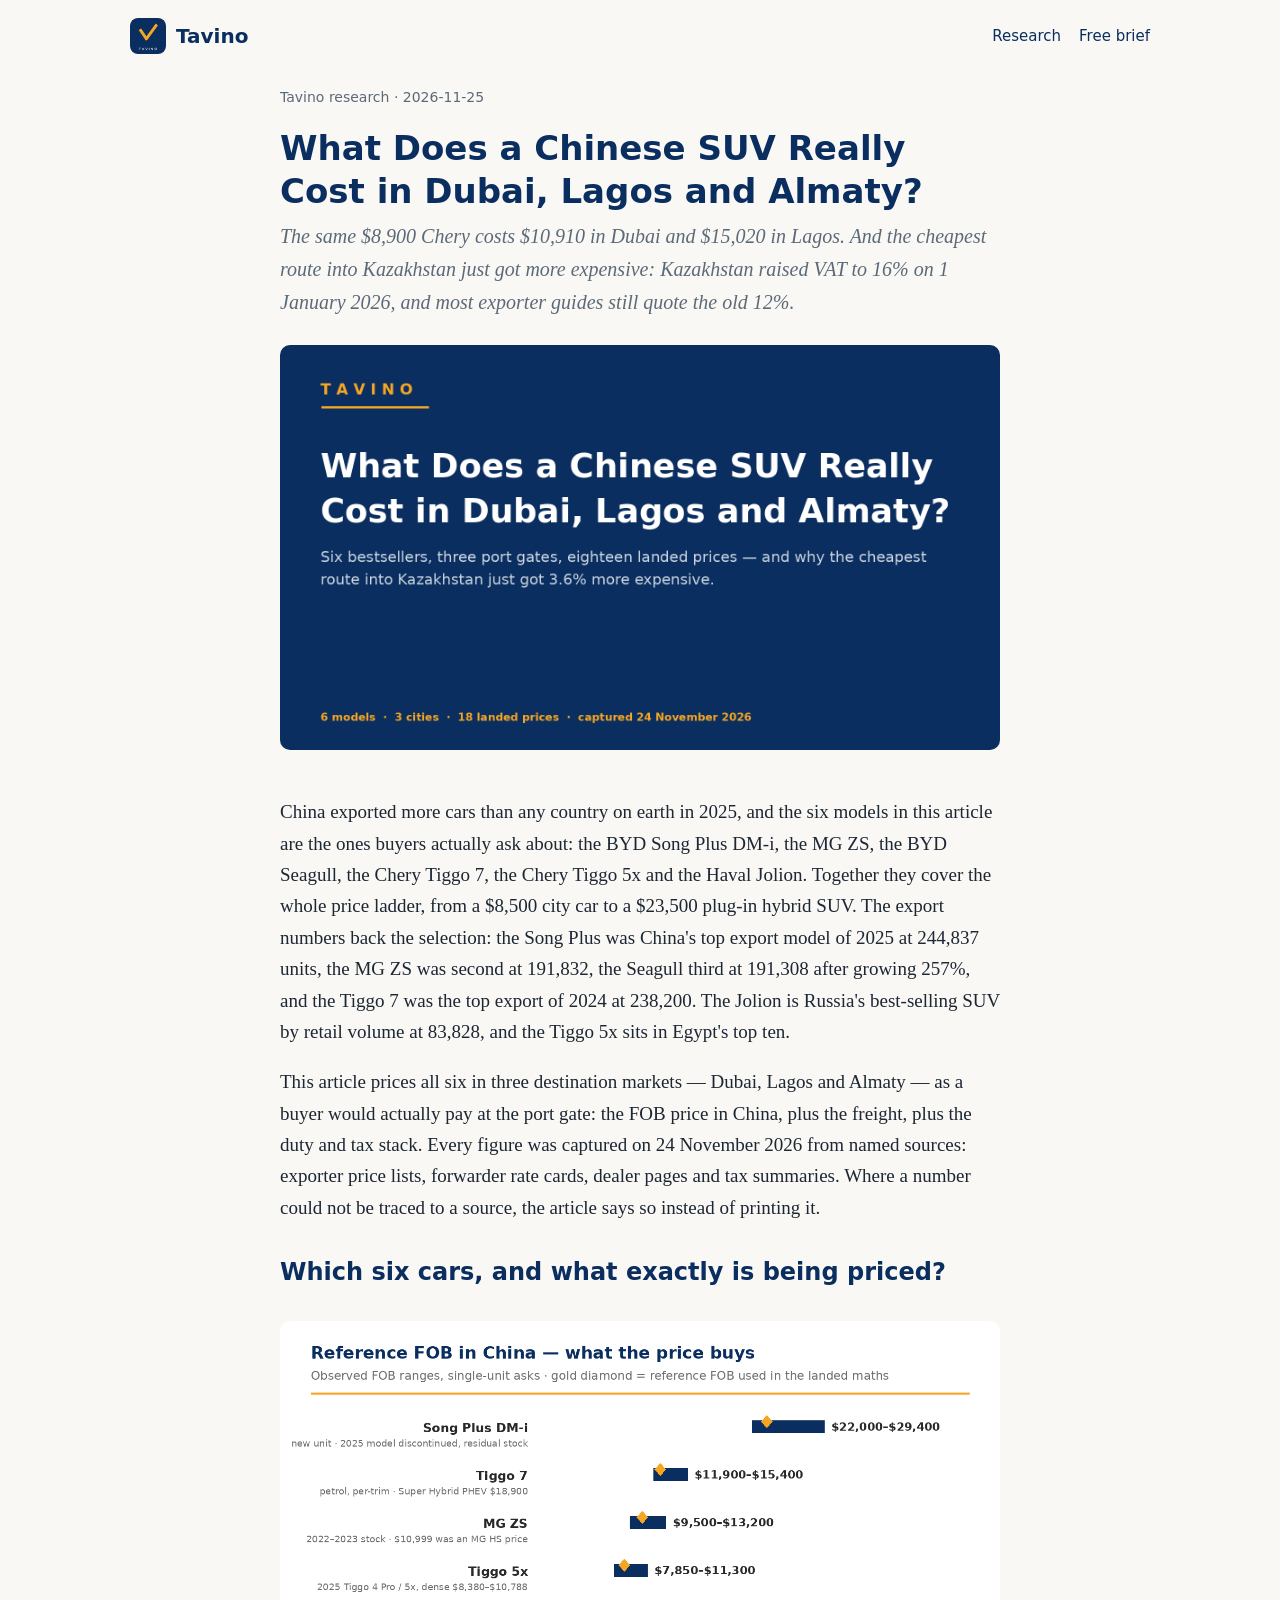
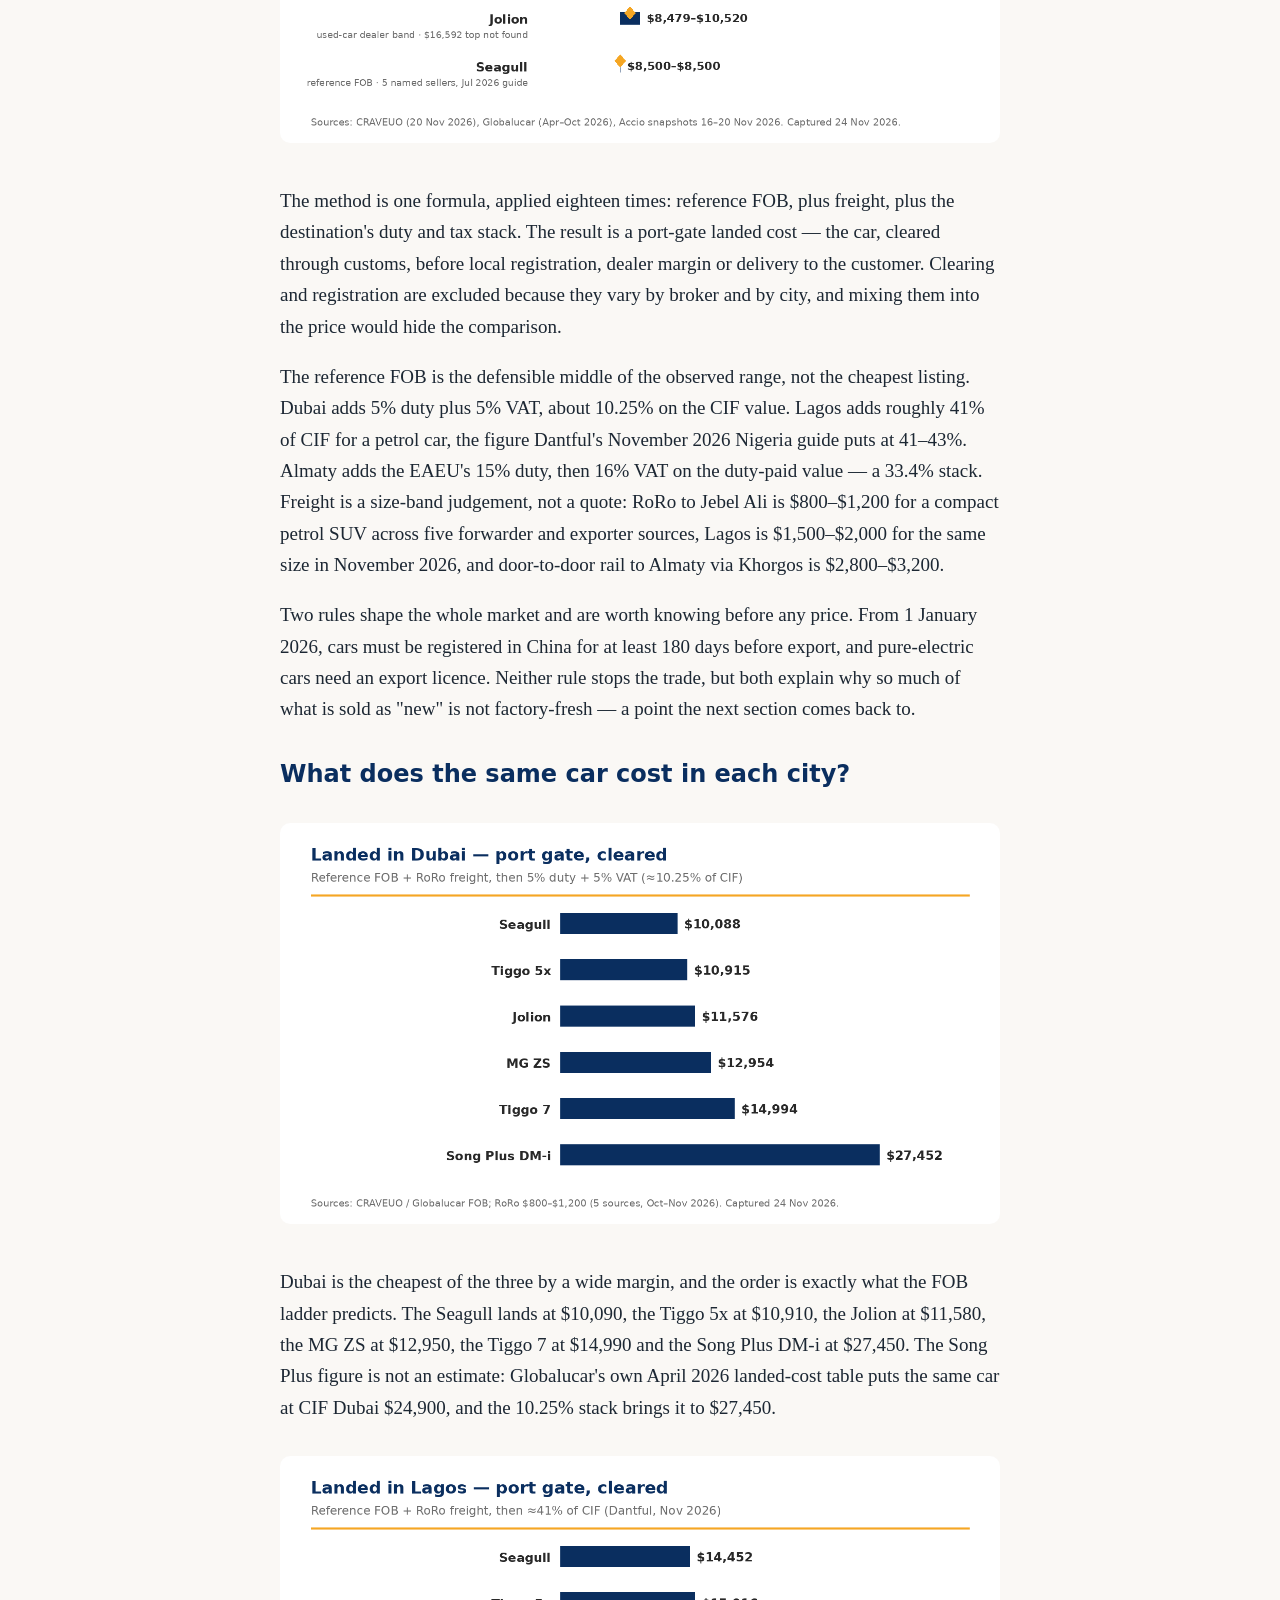
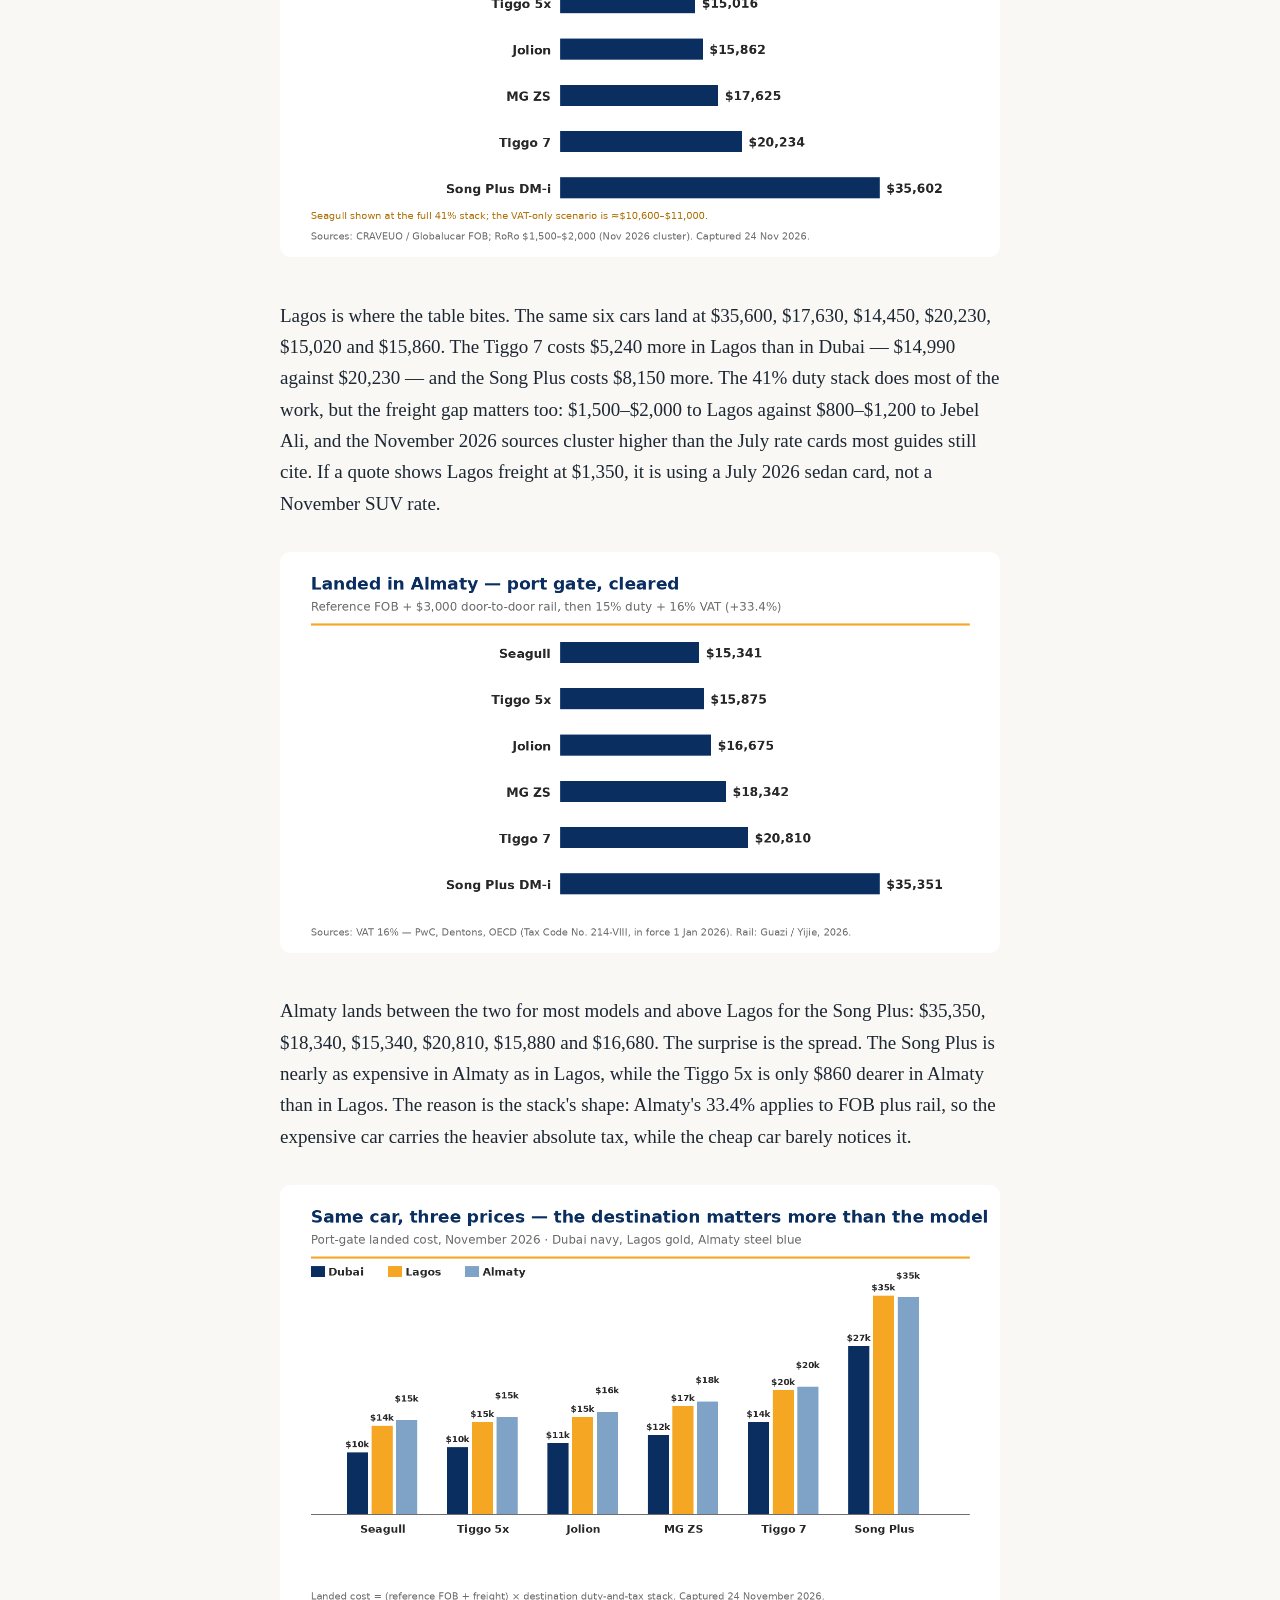
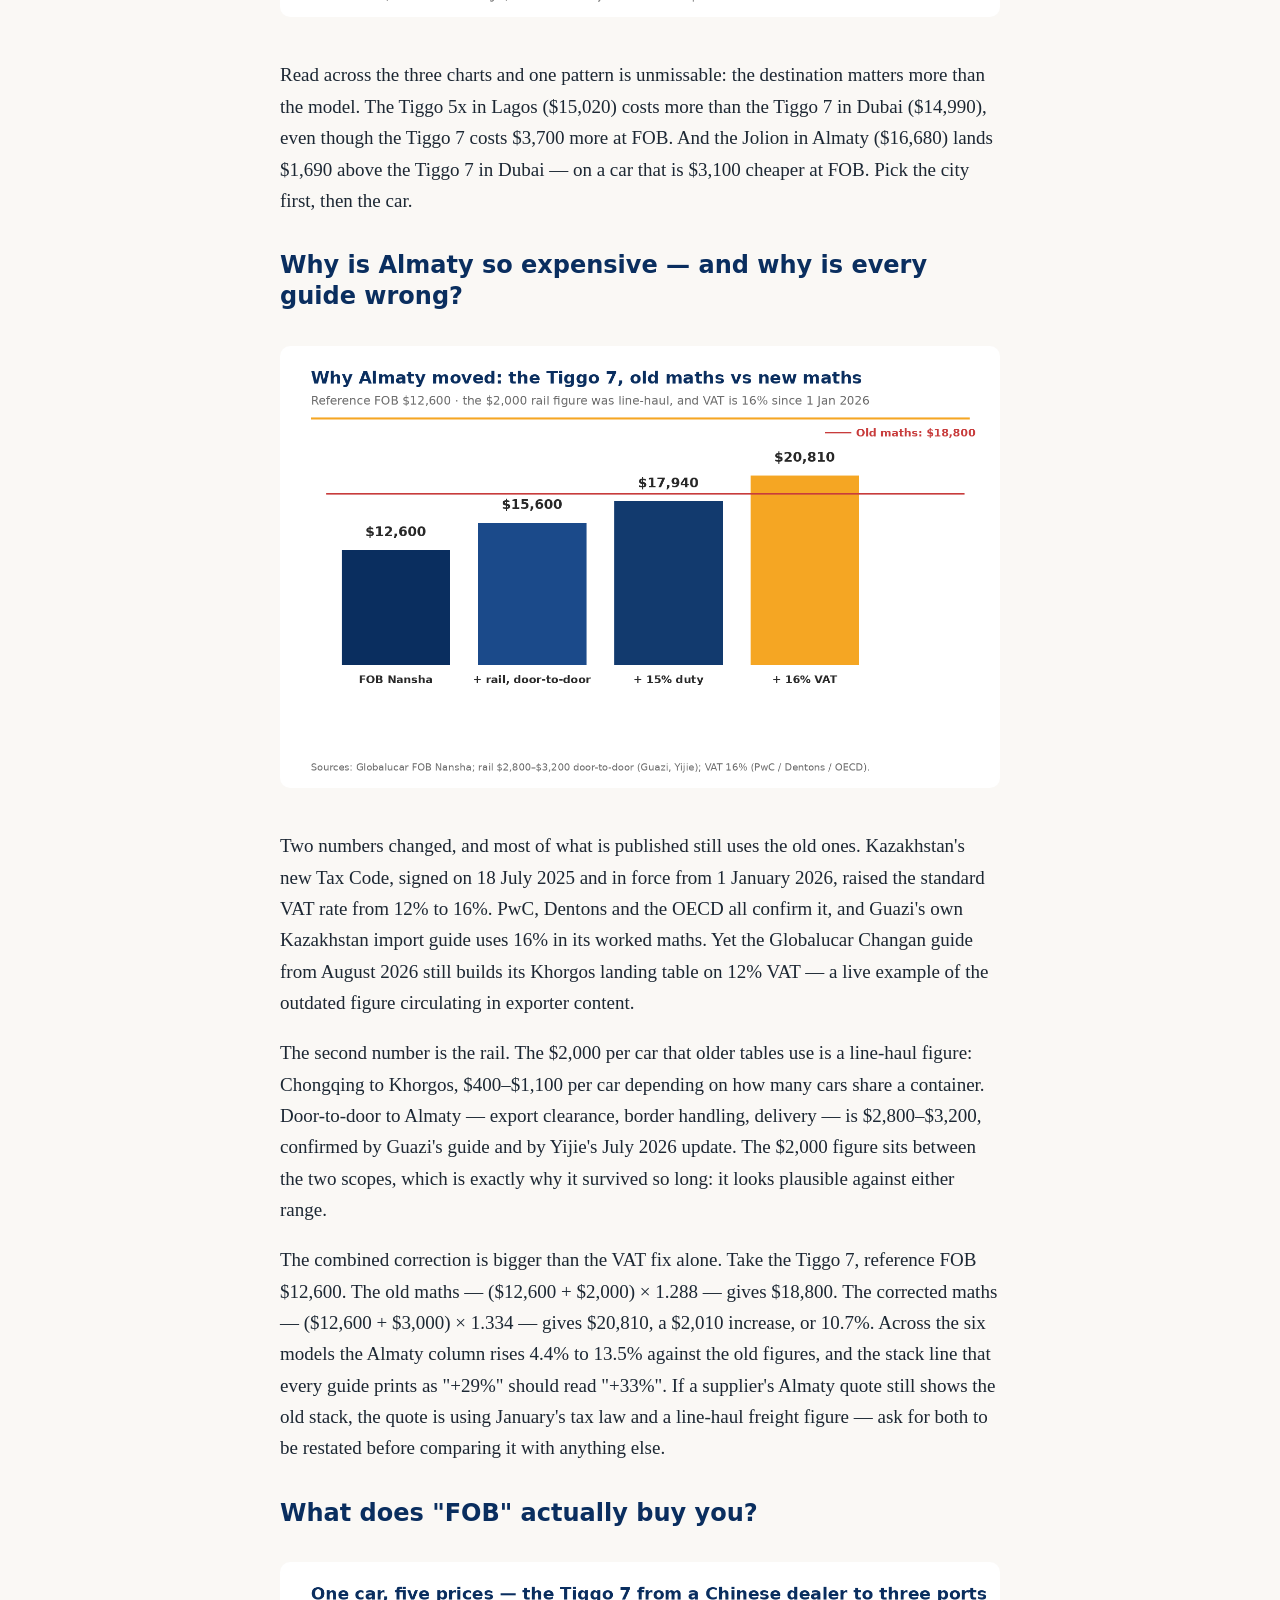
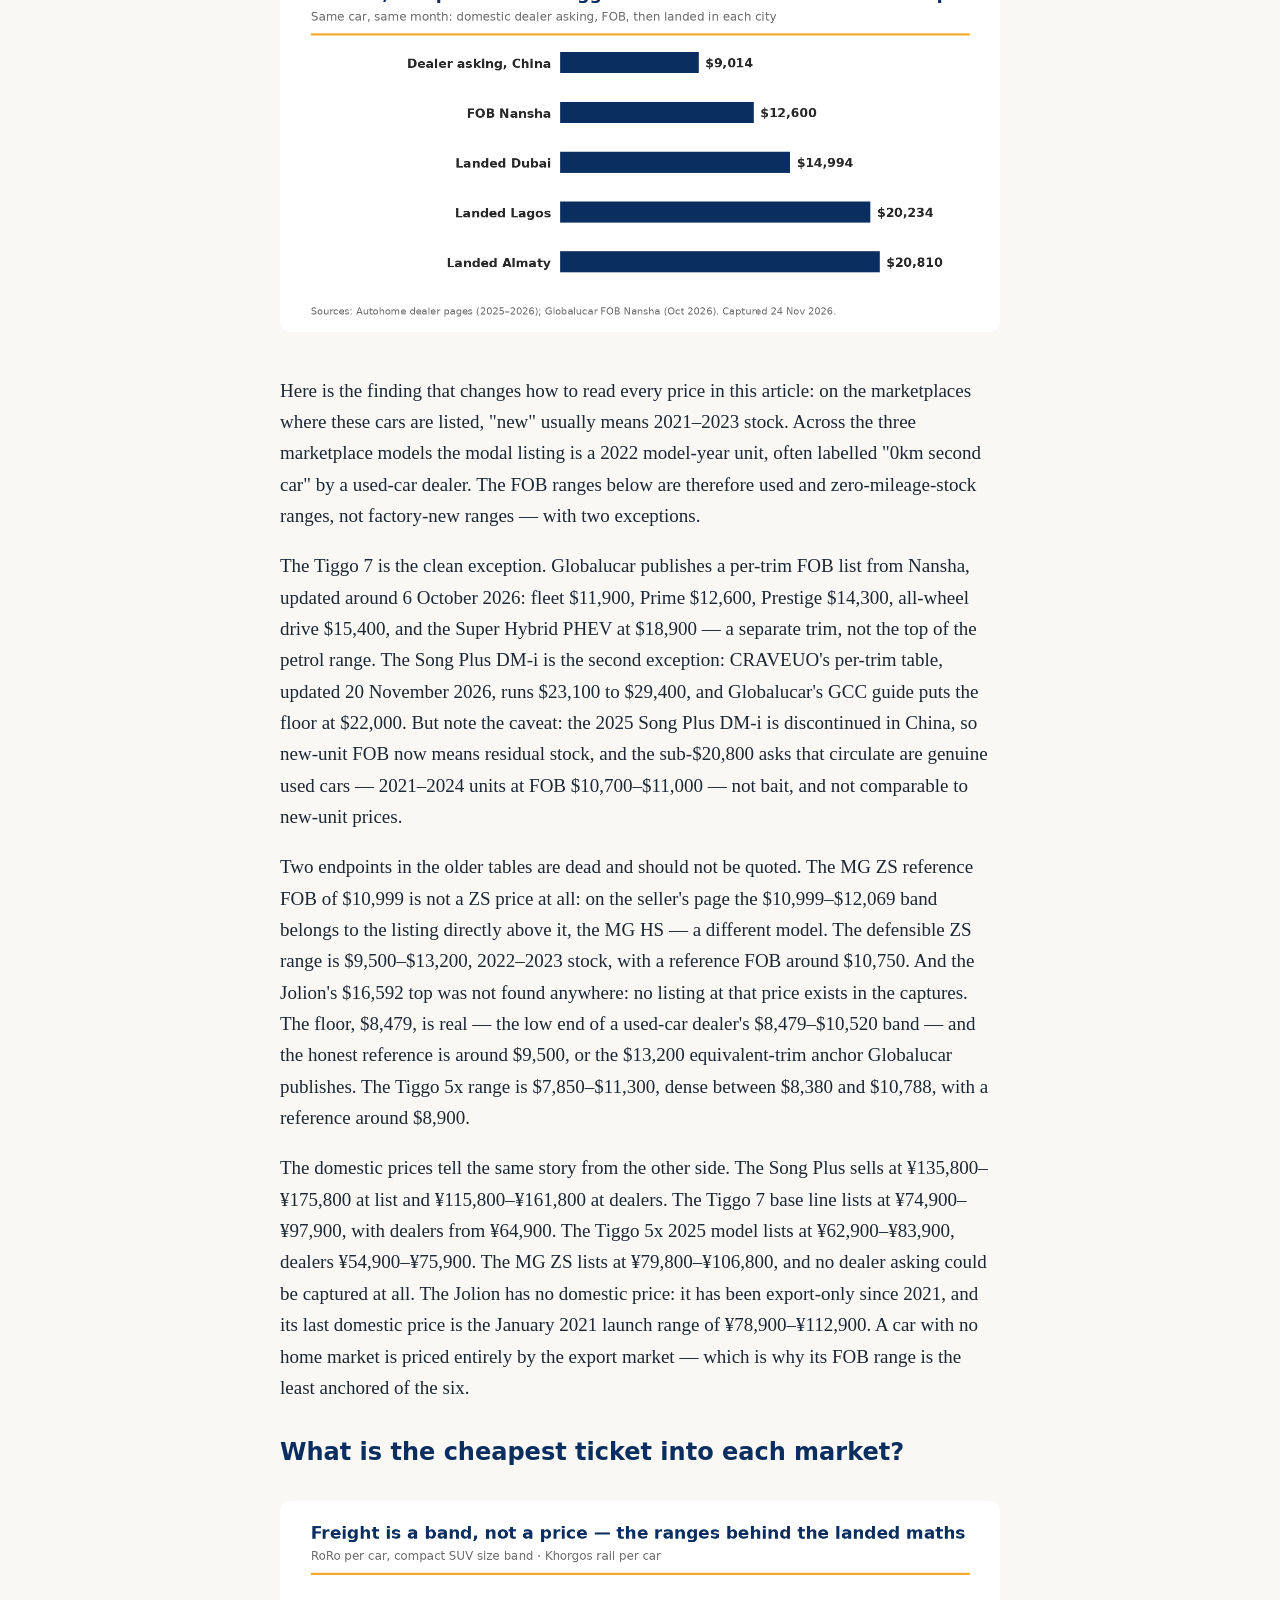
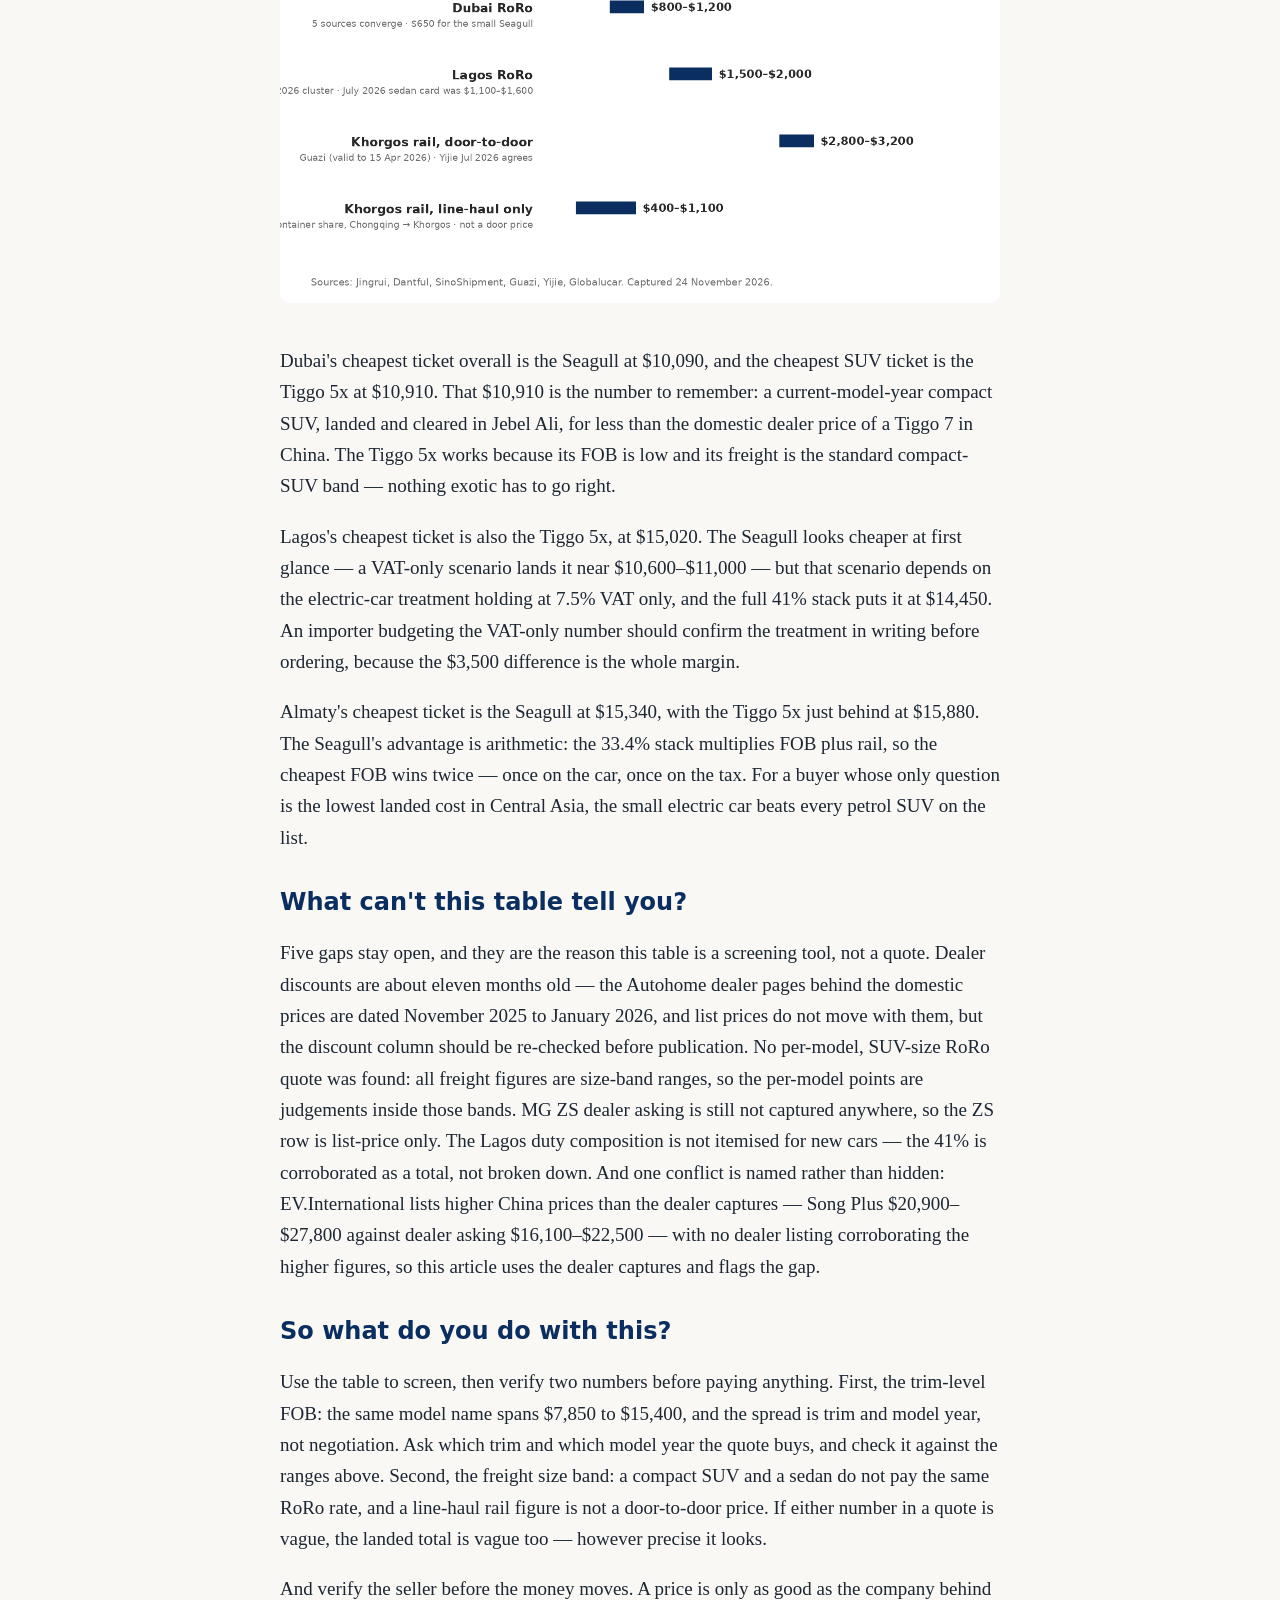
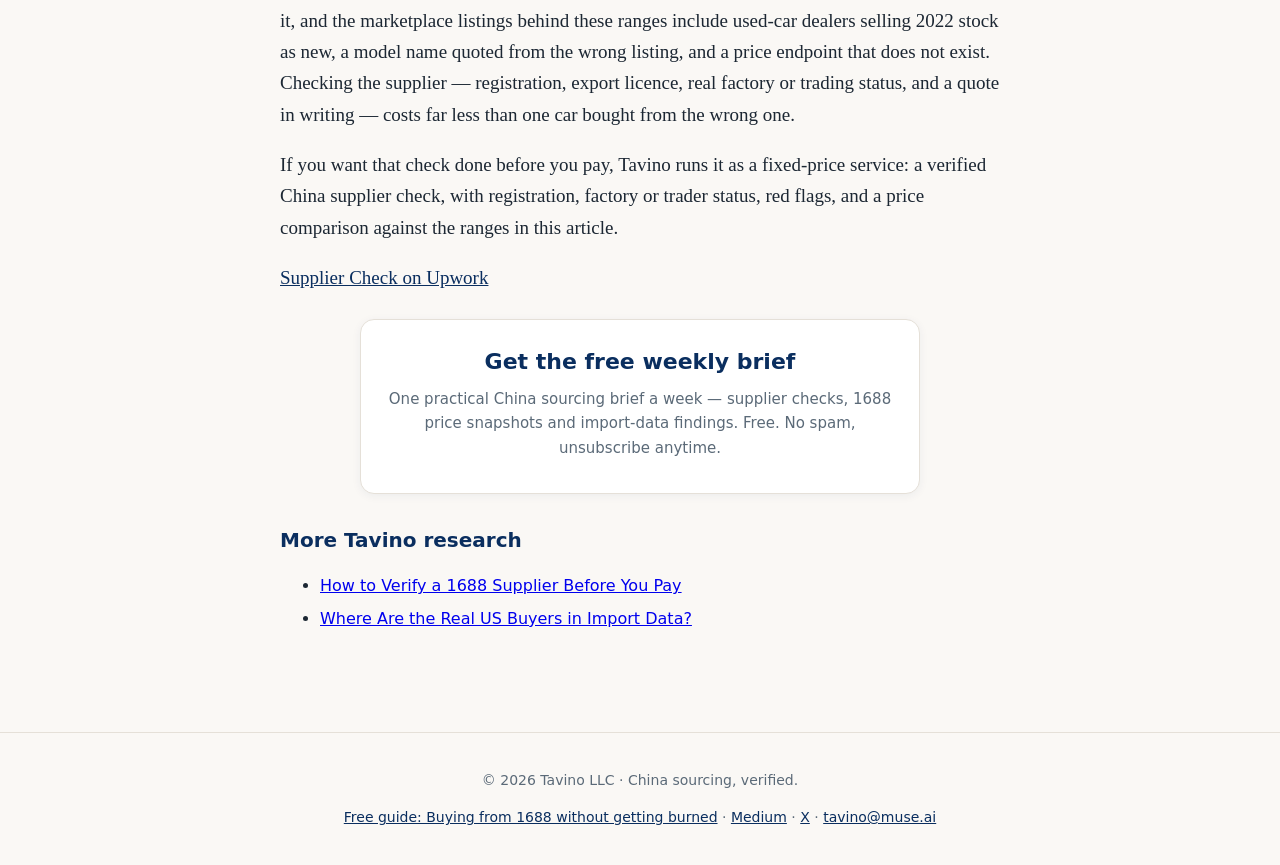
==== chinese-suv-landed-cost/index.html @ 70598736 "Tavino site v1: homepage + 3 research articles, Beehiiv capture, SEO basics" ====
<!DOCTYPE html>
<html lang="en">
<head>
<meta charset="utf-8">
<meta name="viewport" content="width=device-width, initial-scale=1">
<title>What Does a Chinese SUV Really Cost in Dubai, Lagos and Almaty? — Tavino</title>
<meta name="description" content="The same $8,900 Chery costs $10,910 landed in Dubai and $15,020 in Lagos. Six best-selling Chinese export models priced across three markets: FOB plus freight plus the full duty and tax stack.">
<link rel="canonical" href="https://sikekidu.github.io/tavino/chinese-suv-landed-cost/">
<meta property="og:type" content="article">
<meta property="og:title" content="What Does a Chinese SUV Really Cost in Dubai, Lagos and Almaty? — Tavino">
<meta property="og:description" content="The same $8,900 Chery costs $10,910 landed in Dubai and $15,020 in Lagos. Six best-selling Chinese export models priced across three markets: FOB plus freight plus the full duty and tax stack.">
<meta property="og:url" content="https://sikekidu.github.io/tavino/chinese-suv-landed-cost/">
<meta property="og:image" content="https://sikekidu.github.io/tavino/assets/img/a3/cover.png">
<meta name="twitter:card" content="summary_large_image">
<link rel="icon" href="https://sikekidu.github.io/tavino/assets/brand/favicon.ico">
<link rel="stylesheet" href="https://sikekidu.github.io/tavino/style.css">
<script type="application/ld+json">{"@context": "https://schema.org", "@type": "Article", "headline": "What Does a Chinese SUV Really Cost in Dubai, Lagos and Almaty?", "description": "The same $8,900 Chery costs $10,910 landed in Dubai and $15,020 in Lagos. Six best-selling Chinese export models priced across three markets: FOB plus freight plus the full duty and tax stack.", "image": "https://sikekidu.github.io/tavino/assets/img/a3/cover.png", "datePublished": "2026-11-25", "author": {"@type": "Organization", "name": "Tavino LLC", "url": "https://sikekidu.github.io/tavino/"}}</script>
</head>
<body>
<header class="site-header">
<a class="brand" href="https://sikekidu.github.io/tavino/"><img src="https://sikekidu.github.io/tavino/assets/brand/avatar.png" alt="Tavino logo" width="36" height="36"><span>Tavino</span></a>
<nav><a href="https://sikekidu.github.io/tavino/#research">Research</a><a href="https://sikekidu.github.io/tavino/#subscribe">Free brief</a></nav>
</header>
<main>
<article>
<p class="meta">Tavino research · 2026-11-25</p>
<h1>What Does a Chinese SUV Really Cost in Dubai, Lagos and Almaty?</h1>
<p class="lede">The same $8,900 Chery costs $10,910 in Dubai and $15,020 in Lagos. And the cheapest route into Kazakhstan just got more expensive: Kazakhstan raised VAT to 16% on 1 January 2026, and most exporter guides still quote the old 12%.</p>
<img class="cover" src="https://sikekidu.github.io/tavino/assets/img/a3/cover.png" alt="What Does a Chinese SUV Really Cost in Dubai, Lagos and Almaty? — cover image">
<p>China exported more cars than any country on earth in 2025, and the six models in this article are the ones buyers actually ask about: the BYD Song Plus DM-i, the MG ZS, the BYD Seagull, the Chery Tiggo 7, the Chery Tiggo 5x and the Haval Jolion. Together they cover the whole price ladder, from a $8,500 city car to a $23,500 plug-in hybrid SUV. The export numbers back the selection: the Song Plus was China's top export model of 2025 at 244,837 units, the MG ZS was second at 191,832, the Seagull third at 191,308 after growing 257%, and the Tiggo 7 was the top export of 2024 at 238,200. The Jolion is Russia's best-selling SUV by retail volume at 83,828, and the Tiggo 5x sits in Egypt's top ten.</p>
<p>This article prices all six in three destination markets — Dubai, Lagos and Almaty — as a buyer would actually pay at the port gate: the FOB price in China, plus the freight, plus the duty and tax stack. Every figure was captured on 24 November 2026 from named sources: exporter price lists, forwarder rate cards, dealer pages and tax summaries. Where a number could not be traced to a source, the article says so instead of printing it.</p>
<h2>Which six cars, and what exactly is being priced?</h2>
<p><img src="https://sikekidu.github.io/tavino/assets/img/a3/chart-fob.png" alt="Reference FOB prices in China for the six best-selling export models" loading="lazy"></p>
<p>The method is one formula, applied eighteen times: reference FOB, plus freight, plus the destination's duty and tax stack. The result is a port-gate landed cost — the car, cleared through customs, before local registration, dealer margin or delivery to the customer. Clearing and registration are excluded because they vary by broker and by city, and mixing them into the price would hide the comparison.</p>
<p>The reference FOB is the defensible middle of the observed range, not the cheapest listing. Dubai adds 5% duty plus 5% VAT, about 10.25% on the CIF value. Lagos adds roughly 41% of CIF for a petrol car, the figure Dantful's November 2026 Nigeria guide puts at 41–43%. Almaty adds the EAEU's 15% duty, then 16% VAT on the duty-paid value — a 33.4% stack. Freight is a size-band judgement, not a quote: RoRo to Jebel Ali is $800–$1,200 for a compact petrol SUV across five forwarder and exporter sources, Lagos is $1,500–$2,000 for the same size in November 2026, and door-to-door rail to Almaty via Khorgos is $2,800–$3,200.</p>
<p>Two rules shape the whole market and are worth knowing before any price. From 1 January 2026, cars must be registered in China for at least 180 days before export, and pure-electric cars need an export licence. Neither rule stops the trade, but both explain why so much of what is sold as "new" is not factory-fresh — a point the next section comes back to.</p>
<h2>What does the same car cost in each city?</h2>
<p><img src="https://sikekidu.github.io/tavino/assets/img/a3/chart-dubai.png" alt="Landed cost build-up in Dubai: FOB plus freight plus 5% duty and 5% VAT" loading="lazy"></p>
<p>Dubai is the cheapest of the three by a wide margin, and the order is exactly what the FOB ladder predicts. The Seagull lands at $10,090, the Tiggo 5x at $10,910, the Jolion at $11,580, the MG ZS at $12,950, the Tiggo 7 at $14,990 and the Song Plus DM-i at $27,450. The Song Plus figure is not an estimate: Globalucar's own April 2026 landed-cost table puts the same car at CIF Dubai $24,900, and the 10.25% stack brings it to $27,450.</p>
<p><img src="https://sikekidu.github.io/tavino/assets/img/a3/chart-lagos.png" alt="Landed cost build-up in Lagos: FOB plus freight plus roughly 41% in duties and taxes" loading="lazy"></p>
<p>Lagos is where the table bites. The same six cars land at $35,600, $17,630, $14,450, $20,230, $15,020 and $15,860. The Tiggo 7 costs $5,240 more in Lagos than in Dubai — $14,990 against $20,230 — and the Song Plus costs $8,150 more. The 41% duty stack does most of the work, but the freight gap matters too: $1,500–$2,000 to Lagos against $800–$1,200 to Jebel Ali, and the November 2026 sources cluster higher than the July rate cards most guides still cite. If a quote shows Lagos freight at $1,350, it is using a July 2026 sedan card, not a November SUV rate.</p>
<p><img src="https://sikekidu.github.io/tavino/assets/img/a3/chart-almaty.png" alt="Landed cost build-up in Almaty: FOB plus rail freight plus 15% EAEU duty and 16% VAT" loading="lazy"></p>
<p>Almaty lands between the two for most models and above Lagos for the Song Plus: $35,350, $18,340, $15,340, $20,810, $15,880 and $16,680. The surprise is the spread. The Song Plus is nearly as expensive in Almaty as in Lagos, while the Tiggo 5x is only $860 dearer in Almaty than in Lagos. The reason is the stack's shape: Almaty's 33.4% applies to FOB plus rail, so the expensive car carries the heavier absolute tax, while the cheap car barely notices it.</p>
<p><img src="https://sikekidu.github.io/tavino/assets/img/a3/chart-three-cities.png" alt="Port-gate landed cost of the six models in Dubai, Lagos and Almaty, compared" loading="lazy"></p>
<p>Read across the three charts and one pattern is unmissable: the destination matters more than the model. The Tiggo 5x in Lagos ($15,020) costs more than the Tiggo 7 in Dubai ($14,990), even though the Tiggo 7 costs $3,700 more at FOB. And the Jolion in Almaty ($16,680) lands $1,690 above the Tiggo 7 in Dubai — on a car that is $3,100 cheaper at FOB. Pick the city first, then the car.</p>
<h2>Why is Almaty so expensive — and why is every guide wrong?</h2>
<p><img src="https://sikekidu.github.io/tavino/assets/img/a3/chart-almaty-stack.png" alt="Almaty&#x27;s duty and tax stack — 15% duty, then 16% VAT on the duty-paid value" loading="lazy"></p>
<p>Two numbers changed, and most of what is published still uses the old ones. Kazakhstan's new Tax Code, signed on 18 July 2025 and in force from 1 January 2026, raised the standard VAT rate from 12% to 16%. PwC, Dentons and the OECD all confirm it, and Guazi's own Kazakhstan import guide uses 16% in its worked maths. Yet the Globalucar Changan guide from August 2026 still builds its Khorgos landing table on 12% VAT — a live example of the outdated figure circulating in exporter content.</p>
<p>The second number is the rail. The $2,000 per car that older tables use is a line-haul figure: Chongqing to Khorgos, $400–$1,100 per car depending on how many cars share a container. Door-to-door to Almaty — export clearance, border handling, delivery — is $2,800–$3,200, confirmed by Guazi's guide and by Yijie's July 2026 update. The $2,000 figure sits between the two scopes, which is exactly why it survived so long: it looks plausible against either range.</p>
<p>The combined correction is bigger than the VAT fix alone. Take the Tiggo 7, reference FOB $12,600. The old maths — ($12,600 + $2,000) × 1.288 — gives $18,800. The corrected maths — ($12,600 + $3,000) × 1.334 — gives $20,810, a $2,010 increase, or 10.7%. Across the six models the Almaty column rises 4.4% to 13.5% against the old figures, and the stack line that every guide prints as "+29%" should read "+33%". If a supplier's Almaty quote still shows the old stack, the quote is using January's tax law and a line-haul freight figure — ask for both to be restated before comparing it with anything else.</p>
<h2>What does "FOB" actually buy you?</h2>
<p><img src="https://sikekidu.github.io/tavino/assets/img/a3/chart-domestic-vs-fob.png" alt="Domestic China prices vs exporter FOB quotes for the six models" loading="lazy"></p>
<p>Here is the finding that changes how to read every price in this article: on the marketplaces where these cars are listed, "new" usually means 2021–2023 stock. Across the three marketplace models the modal listing is a 2022 model-year unit, often labelled "0km second car" by a used-car dealer. The FOB ranges below are therefore used and zero-mileage-stock ranges, not factory-new ranges — with two exceptions.</p>
<p>The Tiggo 7 is the clean exception. Globalucar publishes a per-trim FOB list from Nansha, updated around 6 October 2026: fleet $11,900, Prime $12,600, Prestige $14,300, all-wheel drive $15,400, and the Super Hybrid PHEV at $18,900 — a separate trim, not the top of the petrol range. The Song Plus DM-i is the second exception: CRAVEUO's per-trim table, updated 20 November 2026, runs $23,100 to $29,400, and Globalucar's GCC guide puts the floor at $22,000. But note the caveat: the 2025 Song Plus DM-i is discontinued in China, so new-unit FOB now means residual stock, and the sub-$20,800 asks that circulate are genuine used cars — 2021–2024 units at FOB $10,700–$11,000 — not bait, and not comparable to new-unit prices.</p>
<p>Two endpoints in the older tables are dead and should not be quoted. The MG ZS reference FOB of $10,999 is not a ZS price at all: on the seller's page the $10,999–$12,069 band belongs to the listing directly above it, the MG HS — a different model. The defensible ZS range is $9,500–$13,200, 2022–2023 stock, with a reference FOB around $10,750. And the Jolion's $16,592 top was not found anywhere: no listing at that price exists in the captures. The floor, $8,479, is real — the low end of a used-car dealer's $8,479–$10,520 band — and the honest reference is around $9,500, or the $13,200 equivalent-trim anchor Globalucar publishes. The Tiggo 5x range is $7,850–$11,300, dense between $8,380 and $10,788, with a reference around $8,900.</p>
<p>The domestic prices tell the same story from the other side. The Song Plus sells at ¥135,800–¥175,800 at list and ¥115,800–¥161,800 at dealers. The Tiggo 7 base line lists at ¥74,900–¥97,900, with dealers from ¥64,900. The Tiggo 5x 2025 model lists at ¥62,900–¥83,900, dealers ¥54,900–¥75,900. The MG ZS lists at ¥79,800–¥106,800, and no dealer asking could be captured at all. The Jolion has no domestic price: it has been export-only since 2021, and its last domestic price is the January 2021 launch range of ¥78,900–¥112,900. A car with no home market is priced entirely by the export market — which is why its FOB range is the least anchored of the six.</p>
<h2>What is the cheapest ticket into each market?</h2>
<p><img src="https://sikekidu.github.io/tavino/assets/img/a3/chart-freight.png" alt="Freight cost bands to Dubai, Lagos and Almaty by car size" loading="lazy"></p>
<p>Dubai's cheapest ticket overall is the Seagull at $10,090, and the cheapest SUV ticket is the Tiggo 5x at $10,910. That $10,910 is the number to remember: a current-model-year compact SUV, landed and cleared in Jebel Ali, for less than the domestic dealer price of a Tiggo 7 in China. The Tiggo 5x works because its FOB is low and its freight is the standard compact-SUV band — nothing exotic has to go right.</p>
<p>Lagos's cheapest ticket is also the Tiggo 5x, at $15,020. The Seagull looks cheaper at first glance — a VAT-only scenario lands it near $10,600–$11,000 — but that scenario depends on the electric-car treatment holding at 7.5% VAT only, and the full 41% stack puts it at $14,450. An importer budgeting the VAT-only number should confirm the treatment in writing before ordering, because the $3,500 difference is the whole margin.</p>
<p>Almaty's cheapest ticket is the Seagull at $15,340, with the Tiggo 5x just behind at $15,880. The Seagull's advantage is arithmetic: the 33.4% stack multiplies FOB plus rail, so the cheapest FOB wins twice — once on the car, once on the tax. For a buyer whose only question is the lowest landed cost in Central Asia, the small electric car beats every petrol SUV on the list.</p>
<h2>What can't this table tell you?</h2>
<p>Five gaps stay open, and they are the reason this table is a screening tool, not a quote. Dealer discounts are about eleven months old — the Autohome dealer pages behind the domestic prices are dated November 2025 to January 2026, and list prices do not move with them, but the discount column should be re-checked before publication. No per-model, SUV-size RoRo quote was found: all freight figures are size-band ranges, so the per-model points are judgements inside those bands. MG ZS dealer asking is still not captured anywhere, so the ZS row is list-price only. The Lagos duty composition is not itemised for new cars — the 41% is corroborated as a total, not broken down. And one conflict is named rather than hidden: EV.International lists higher China prices than the dealer captures — Song Plus $20,900–$27,800 against dealer asking $16,100–$22,500 — with no dealer listing corroborating the higher figures, so this article uses the dealer captures and flags the gap.</p>
<h2>So what do you do with this?</h2>
<p>Use the table to screen, then verify two numbers before paying anything. First, the trim-level FOB: the same model name spans $7,850 to $15,400, and the spread is trim and model year, not negotiation. Ask which trim and which model year the quote buys, and check it against the ranges above. Second, the freight size band: a compact SUV and a sedan do not pay the same RoRo rate, and a line-haul rail figure is not a door-to-door price. If either number in a quote is vague, the landed total is vague too — however precise it looks.</p>
<p>And verify the seller before the money moves. A price is only as good as the company behind it, and the marketplace listings behind these ranges include used-car dealers selling 2022 stock as new, a model name quoted from the wrong listing, and a price endpoint that does not exist. Checking the supplier — registration, export licence, real factory or trading status, and a quote in writing — costs far less than one car bought from the wrong one.</p>
<p>If you want that check done before you pay, Tavino runs it as a fixed-price service: a verified China supplier check, with registration, factory or trader status, red flags, and a price comparison against the ranges in this article.</p>
<p><a href="https://www.upwork.com/services/product/admin-customer-support-a-verified-china-supplier-check-factory-or-trader-red-flags-prices-2123986764283394426">Supplier Check on Upwork</a></p>
</article>
<section class="subscribe" id="subscribe">
<h2>Get the free weekly brief</h2>
<p>One practical China sourcing brief a week — supplier checks, 1688 price snapshots and import-data findings. Free. No spam, unsubscribe anytime.</p>
<script async src="https://subscribe-forms.beehiiv.com/v3/loader.js" data-beehiiv-form="555f4204-f902-49b1-97fd-2a1af6e33046"></script>
</section>
<section class="more"><h2>More Tavino research</h2><ul><li><a href="https://sikekidu.github.io/tavino/verify-1688-supplier/">How to Verify a 1688 Supplier Before You Pay</a></li>
<li><a href="https://sikekidu.github.io/tavino/us-import-data-buyers/">Where Are the Real US Buyers in Import Data?</a></li></ul></section>
</main>
<footer class="site-footer">
<p>© 2026 Tavino LLC · China sourcing, verified.</p>
<p><a href="https://payhip.com/b/dk5Lb">Free guide: Buying from 1688 without getting burned</a> · <a href="https://medium.com/@TavinoLLC">Medium</a> · <a href="https://x.com/Nathonni">X</a> · <a href="mailto:tavino@muse.ai">tavino@muse.ai</a></p>
</footer>
<script type="text/javascript" async src="https://subscribe-forms.beehiiv.com/attribution.js"></script>
</body>
</html>
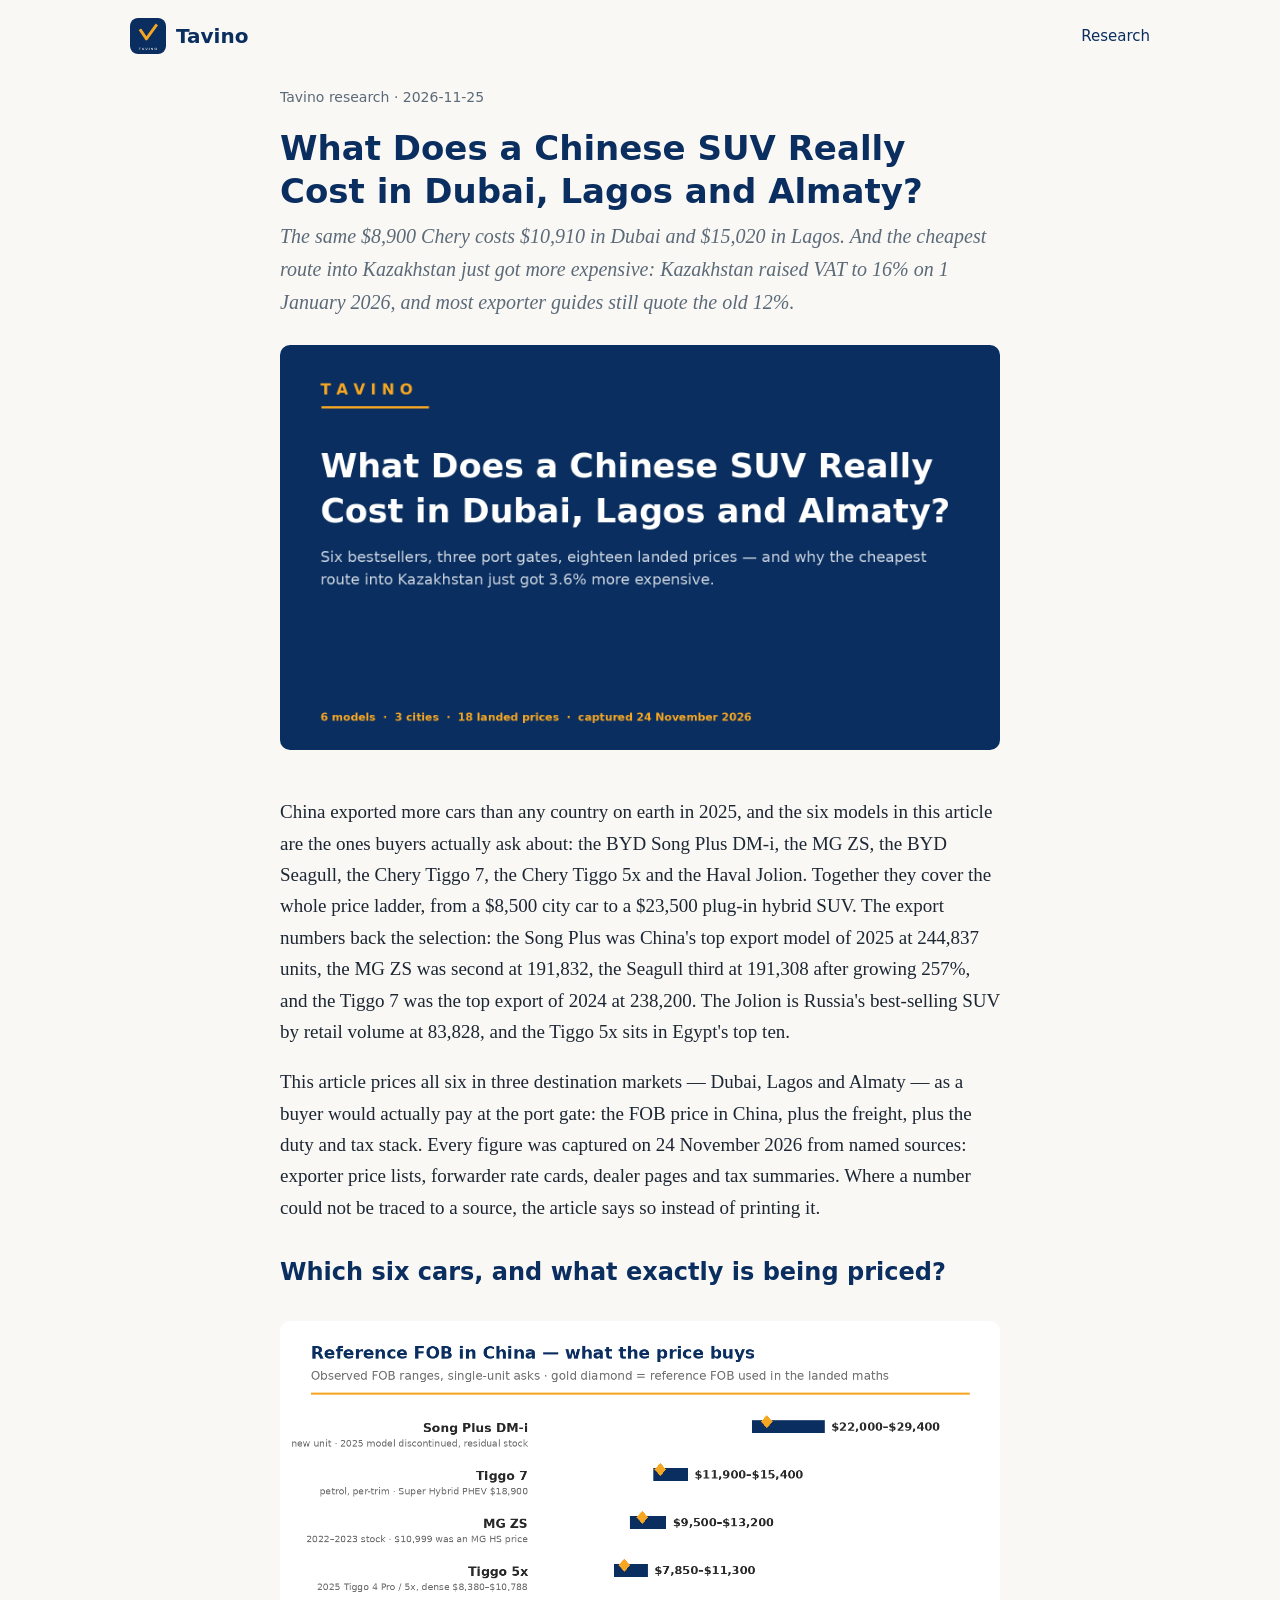
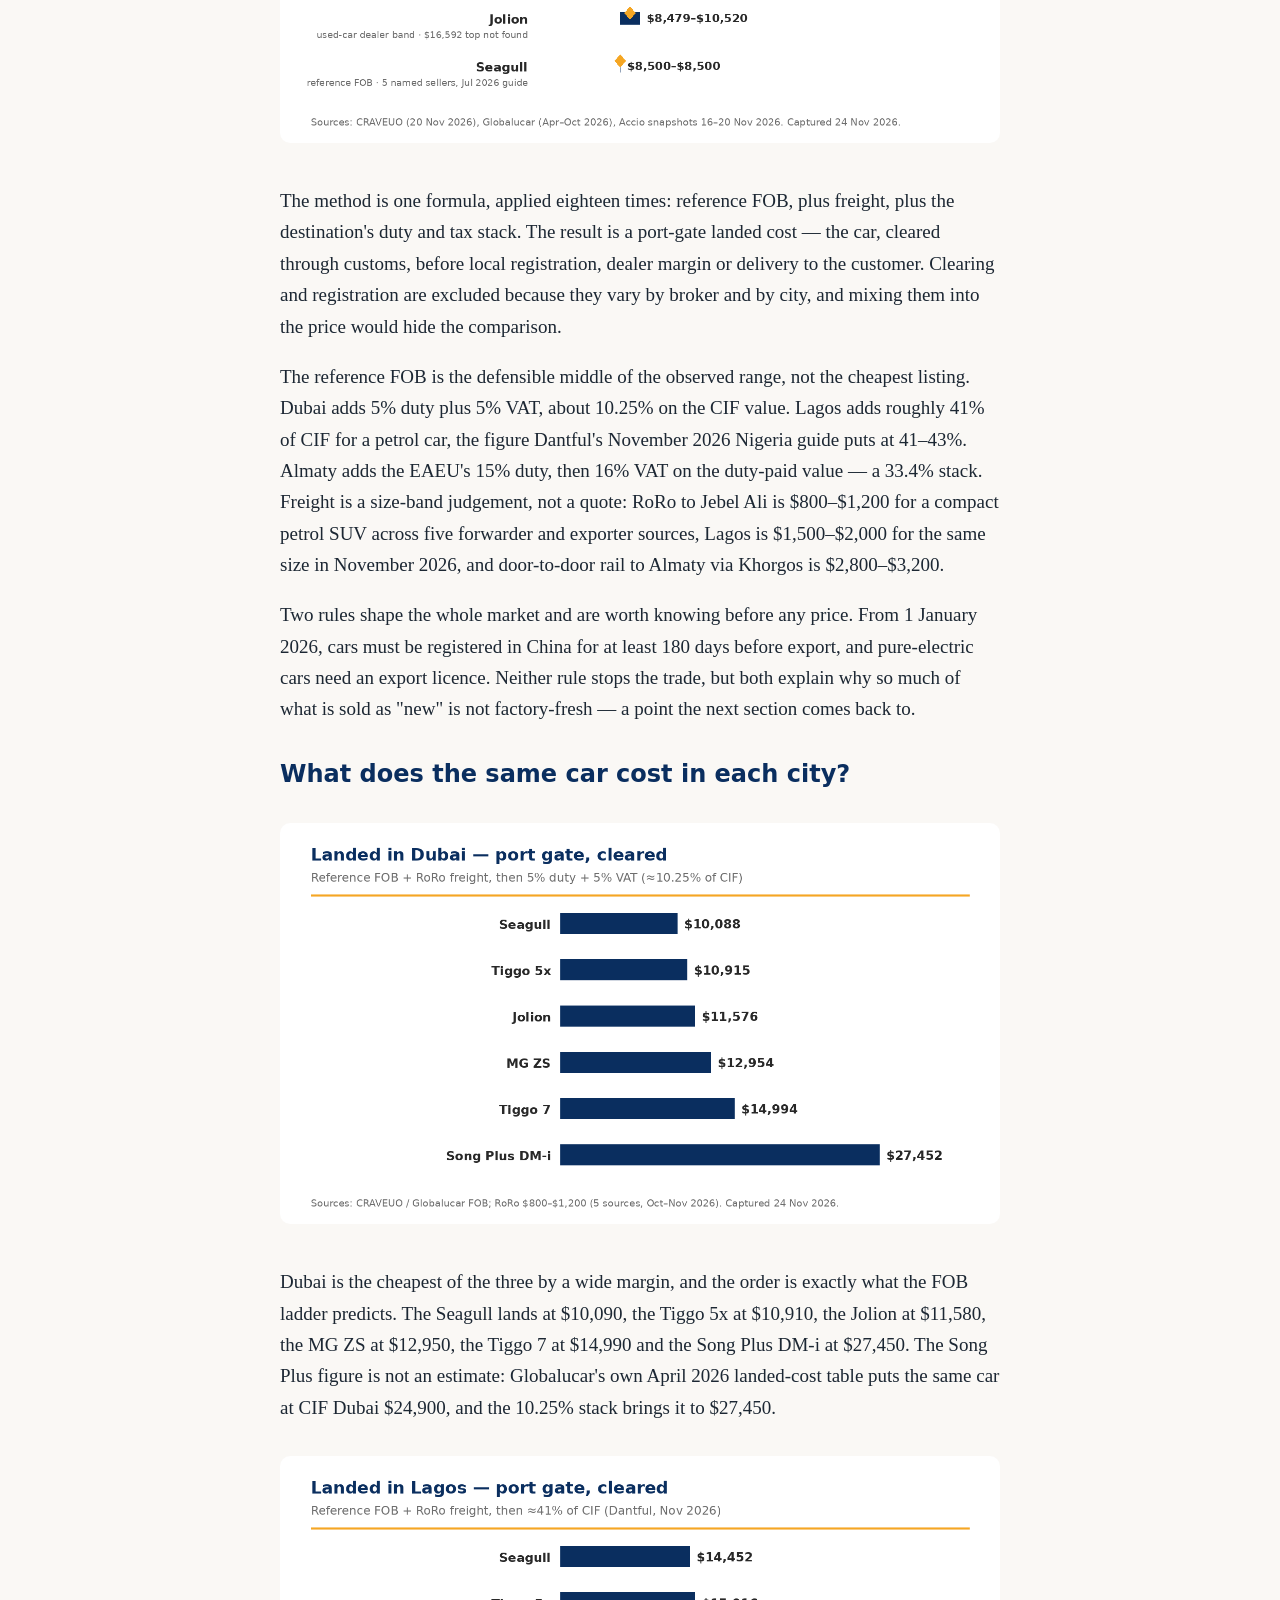
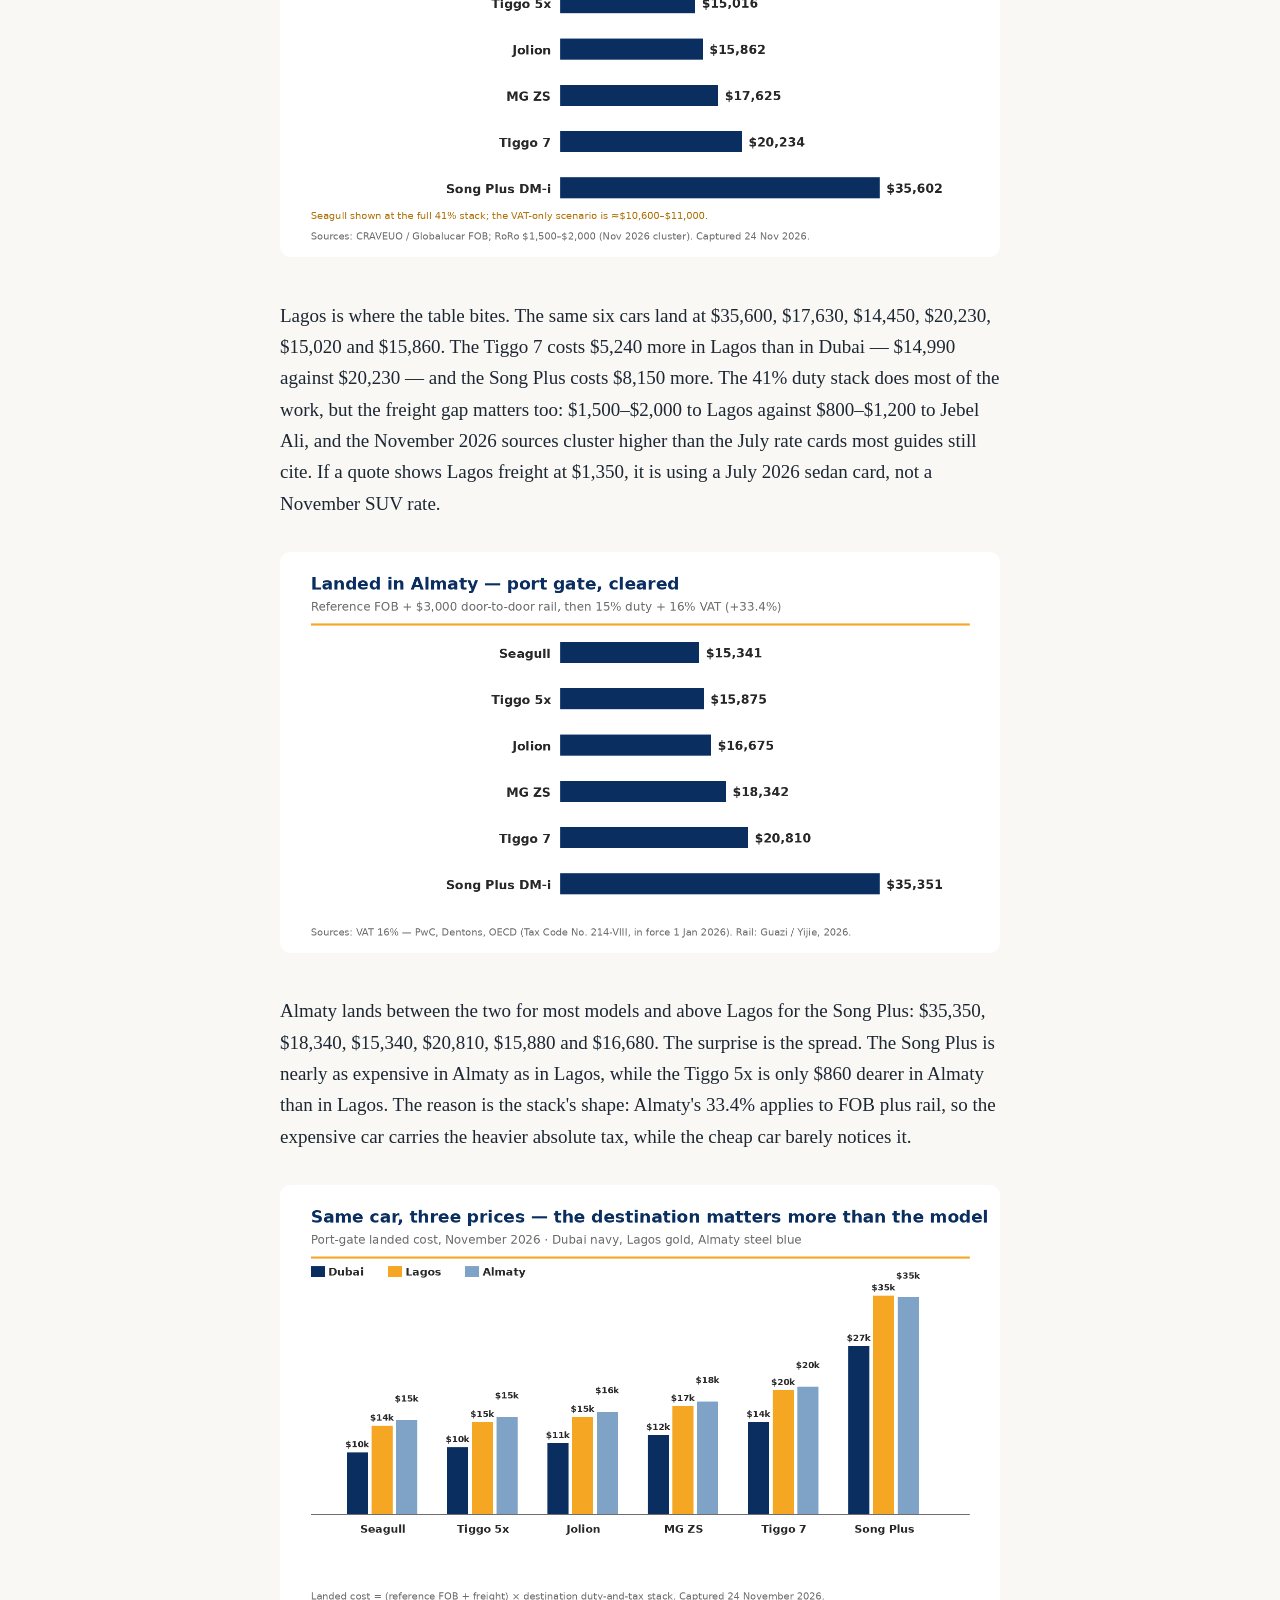
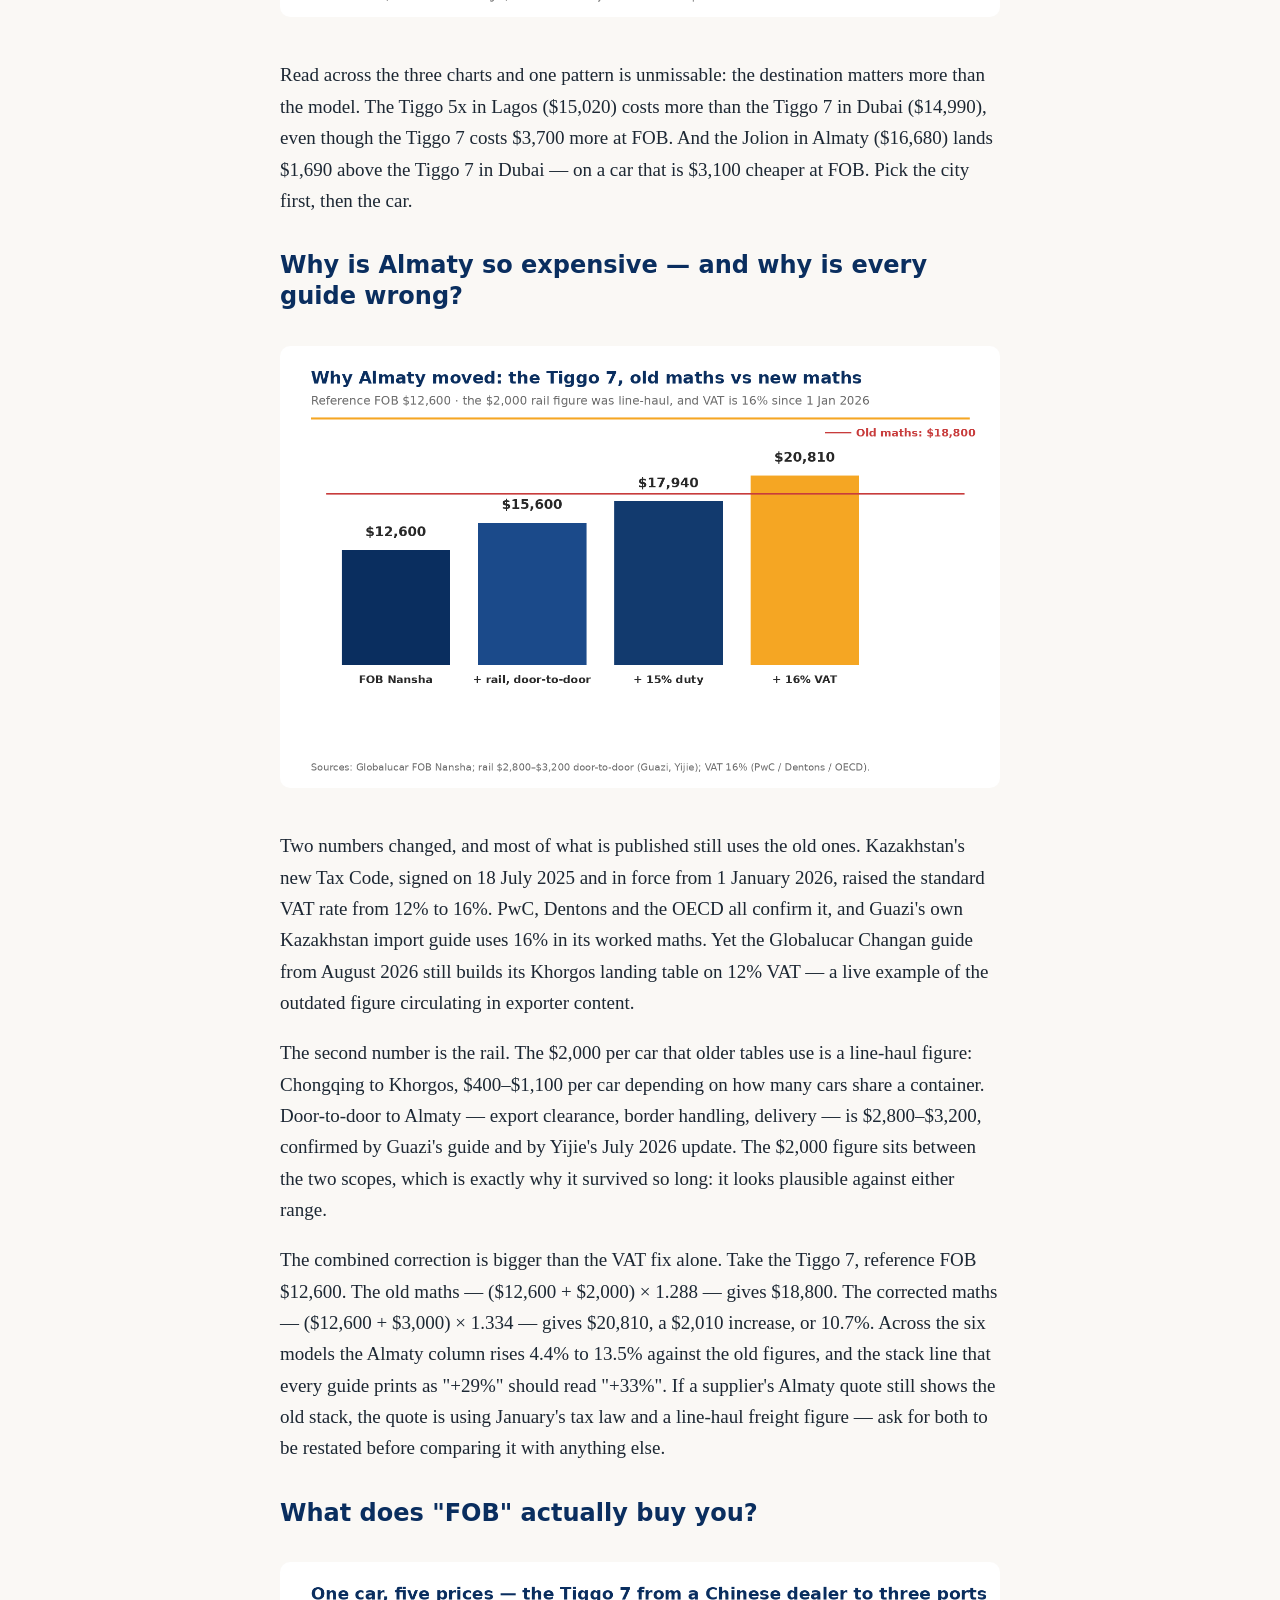
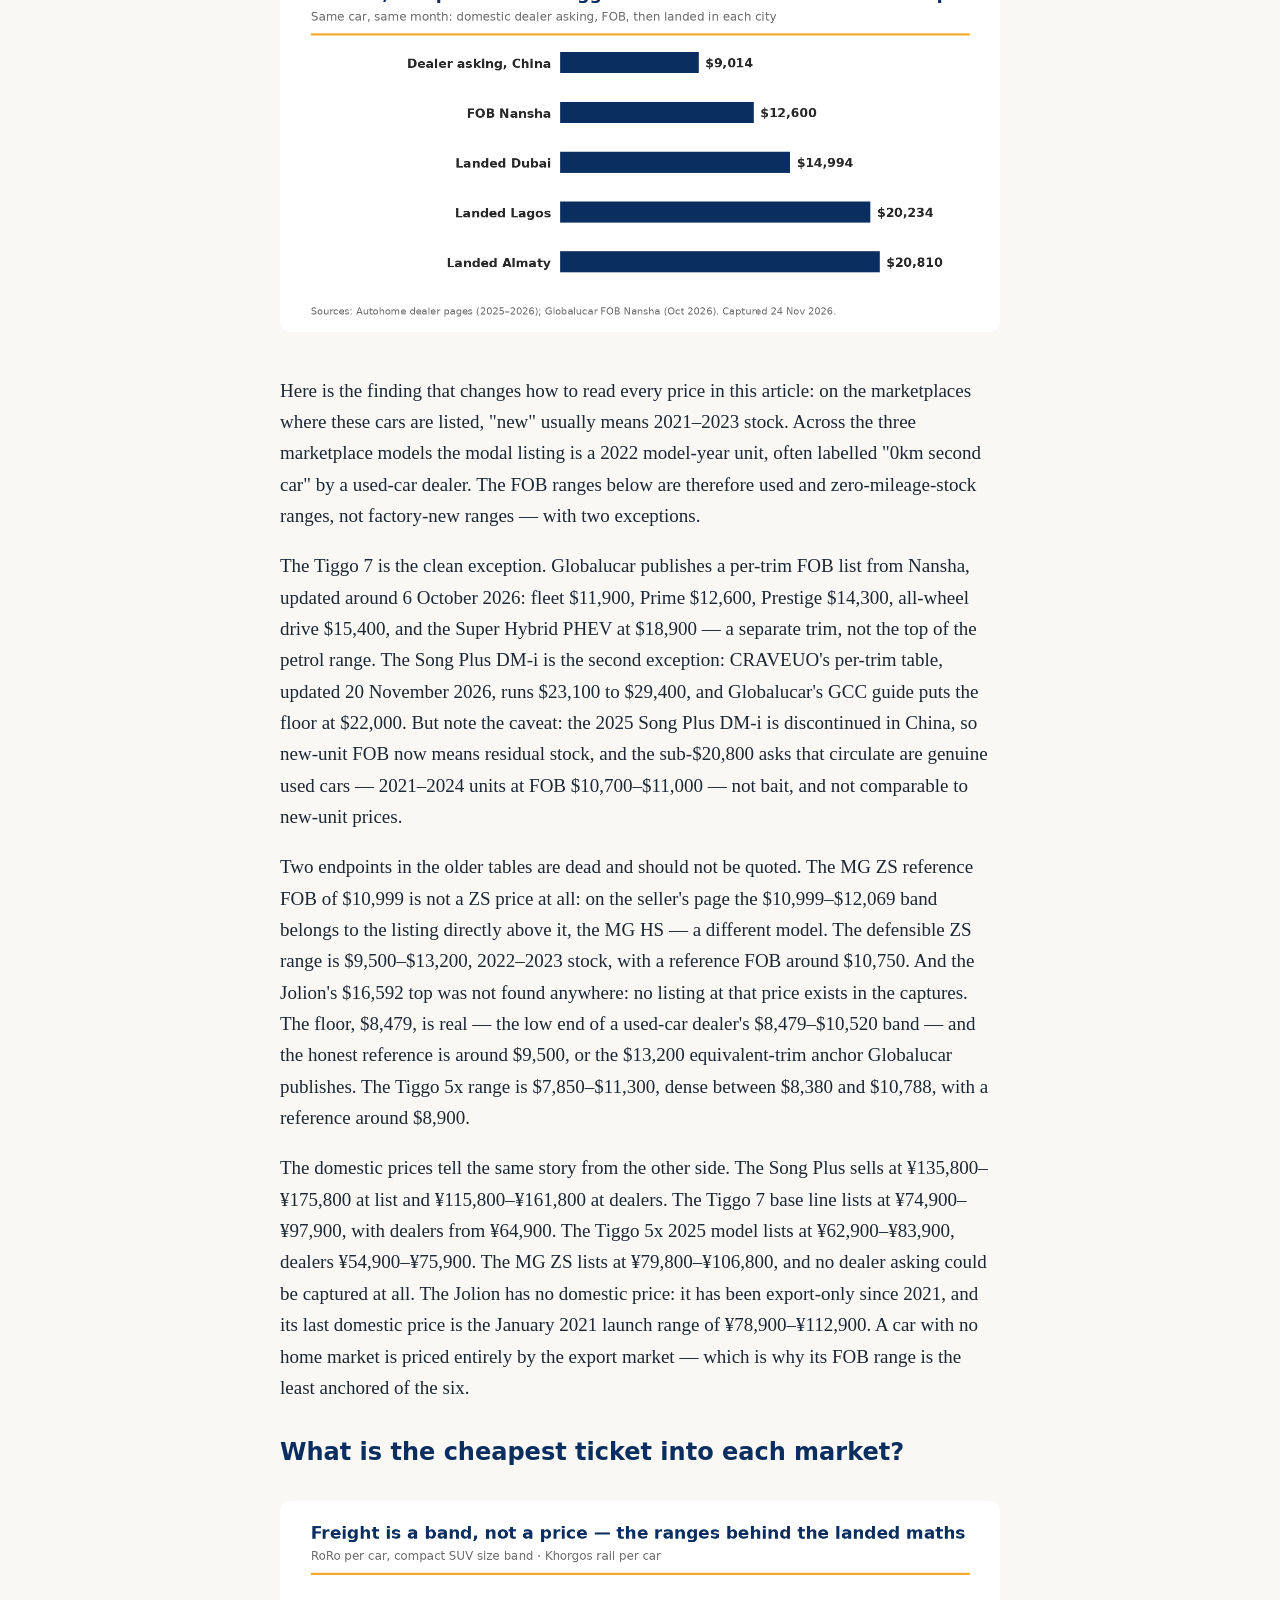
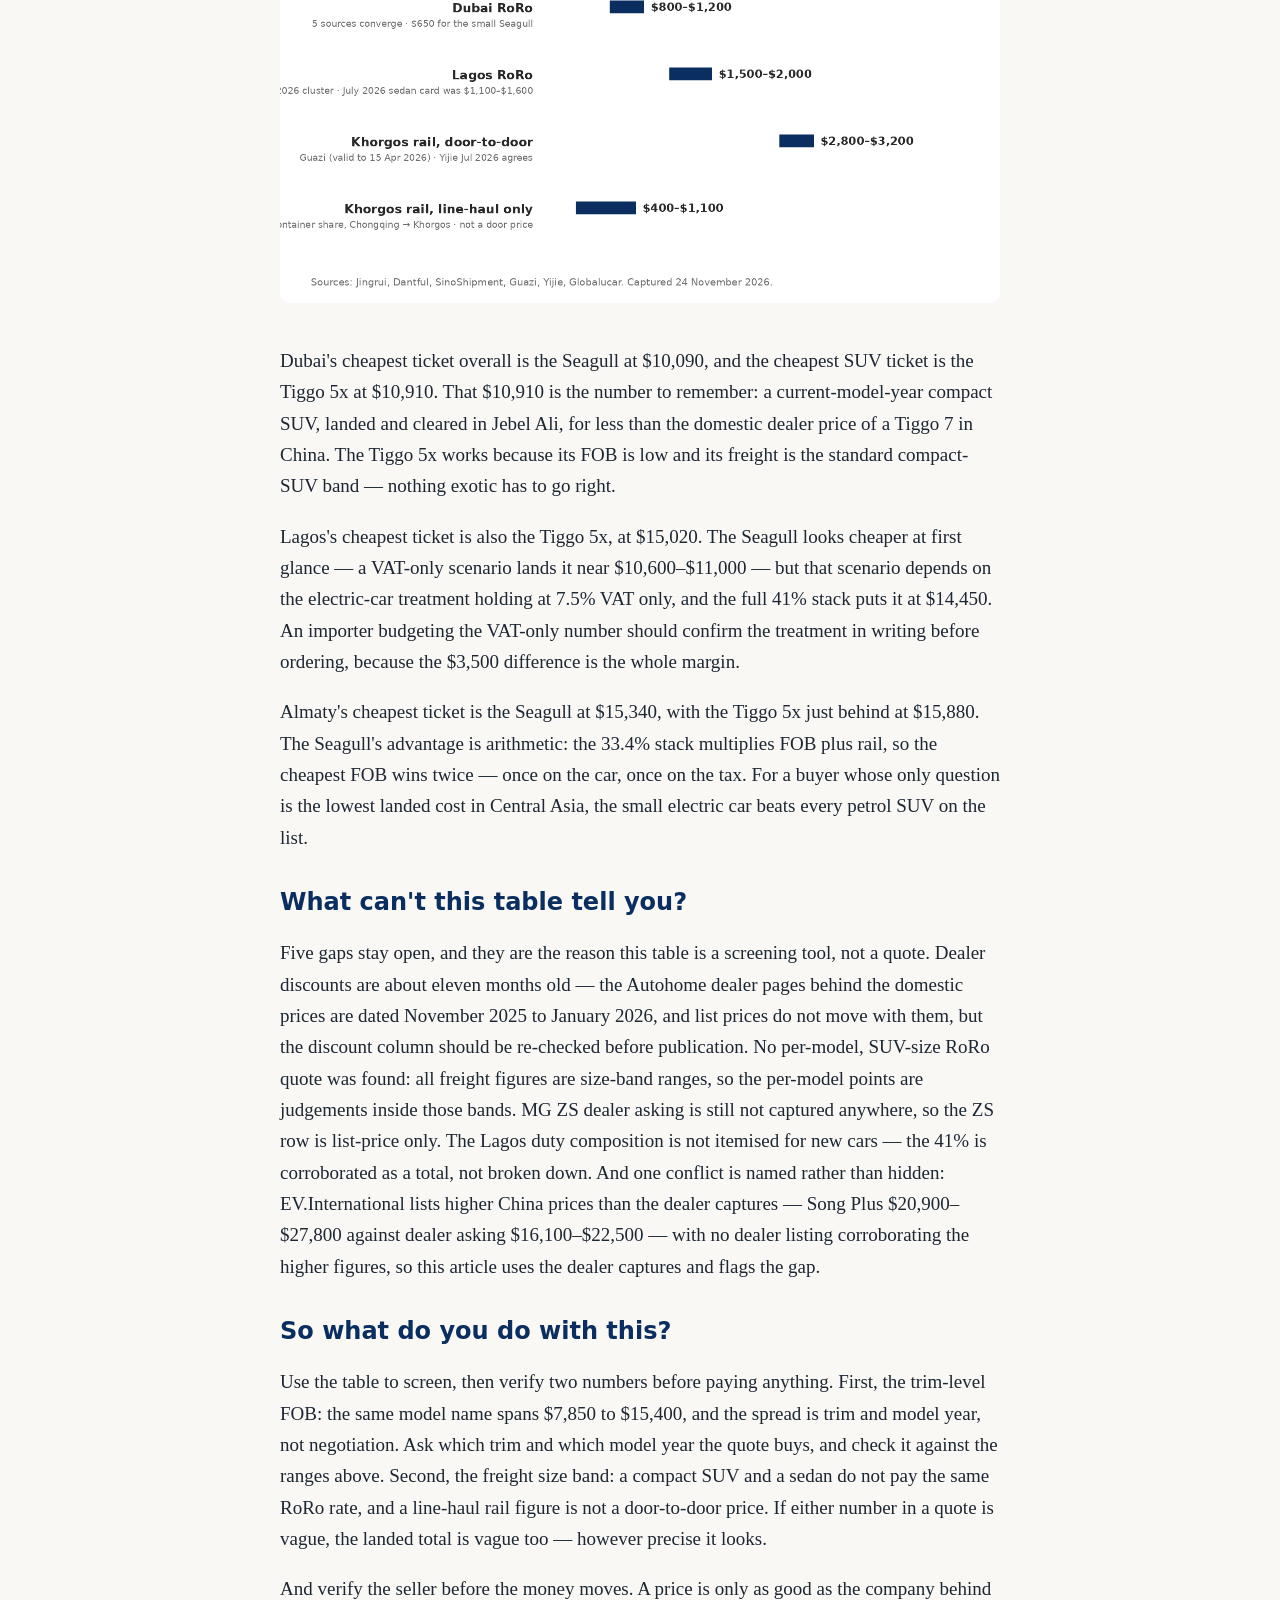
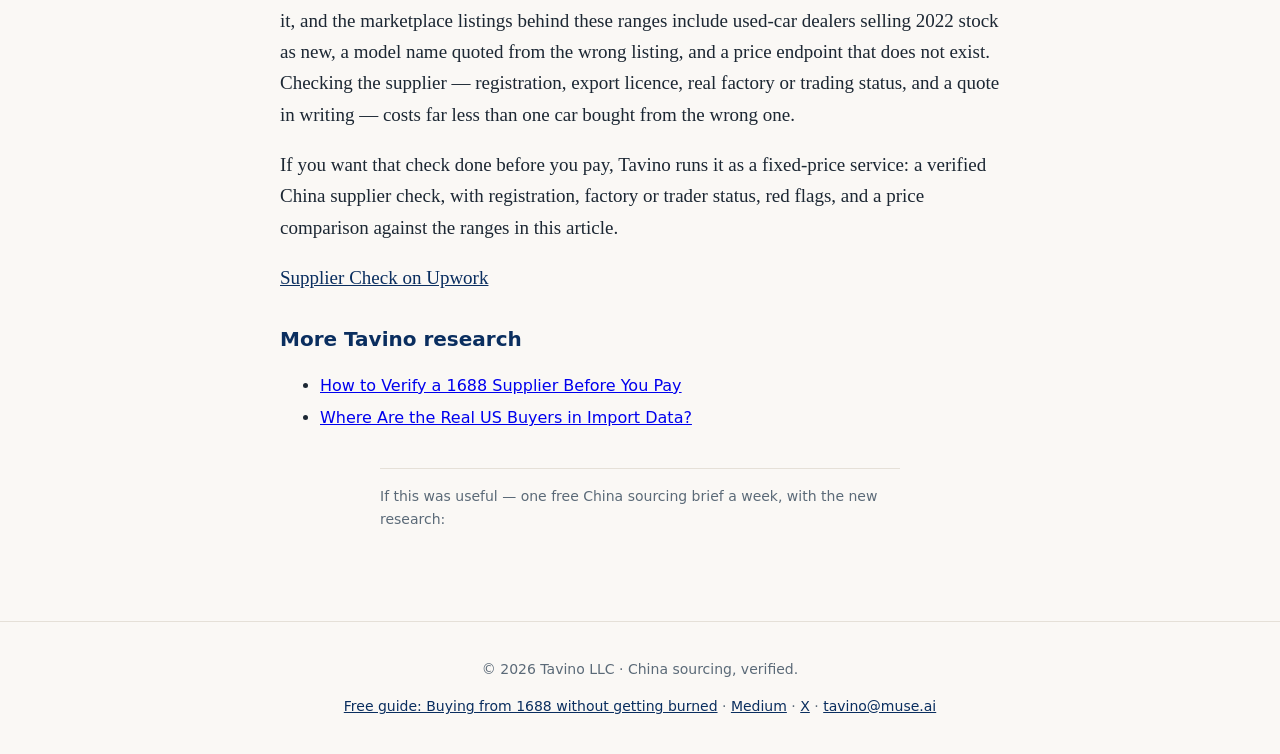
==== commit 5d23ca44: "De-commercialize: no subscribe form on homepage; quiet end-of-article subscribe; soften about" ====
--- a/chinese-suv-landed-cost/index.html
+++ b/chinese-suv-landed-cost/index.html
@@ -19,7 +19,7 @@
 <body>
 <header class="site-header">
 <a class="brand" href="https://sikekidu.github.io/tavino/"><img src="https://sikekidu.github.io/tavino/assets/brand/avatar.png" alt="Tavino logo" width="36" height="36"><span>Tavino</span></a>
-<nav><a href="https://sikekidu.github.io/tavino/#research">Research</a><a href="https://sikekidu.github.io/tavino/#subscribe">Free brief</a></nav>
+<nav><a href="https://sikekidu.github.io/tavino/#research">Research</a></nav>
 </header>
 <main>
 <article>
@@ -67,13 +67,12 @@
 <p>If you want that check done before you pay, Tavino runs it as a fixed-price service: a verified China supplier check, with registration, factory or trader status, red flags, and a price comparison against the ranges in this article.</p>
 <p><a href="https://www.upwork.com/services/product/admin-customer-support-a-verified-china-supplier-check-factory-or-trader-red-flags-prices-2123986764283394426">Supplier Check on Upwork</a></p>
 </article>
-<section class="subscribe" id="subscribe">
-<h2>Get the free weekly brief</h2>
-<p>One practical China sourcing brief a week — supplier checks, 1688 price snapshots and import-data findings. Free. No spam, unsubscribe anytime.</p>
+<section class="more"><h2>More Tavino research</h2><ul><li><a href="https://sikekidu.github.io/tavino/verify-1688-supplier/">How to Verify a 1688 Supplier Before You Pay</a></li>
+<li><a href="https://sikekidu.github.io/tavino/us-import-data-buyers/">Where Are the Real US Buyers in Import Data?</a></li></ul></section>
+<section class="subscribe-quiet">
+<p>If this was useful — one free China sourcing brief a week, with the new research:</p>
 <script async src="https://subscribe-forms.beehiiv.com/v3/loader.js" data-beehiiv-form="555f4204-f902-49b1-97fd-2a1af6e33046"></script>
 </section>
-<section class="more"><h2>More Tavino research</h2><ul><li><a href="https://sikekidu.github.io/tavino/verify-1688-supplier/">How to Verify a 1688 Supplier Before You Pay</a></li>
-<li><a href="https://sikekidu.github.io/tavino/us-import-data-buyers/">Where Are the Real US Buyers in Import Data?</a></li></ul></section>
 </main>
 <footer class="site-footer">
 <p>© 2026 Tavino LLC · China sourcing, verified.</p>
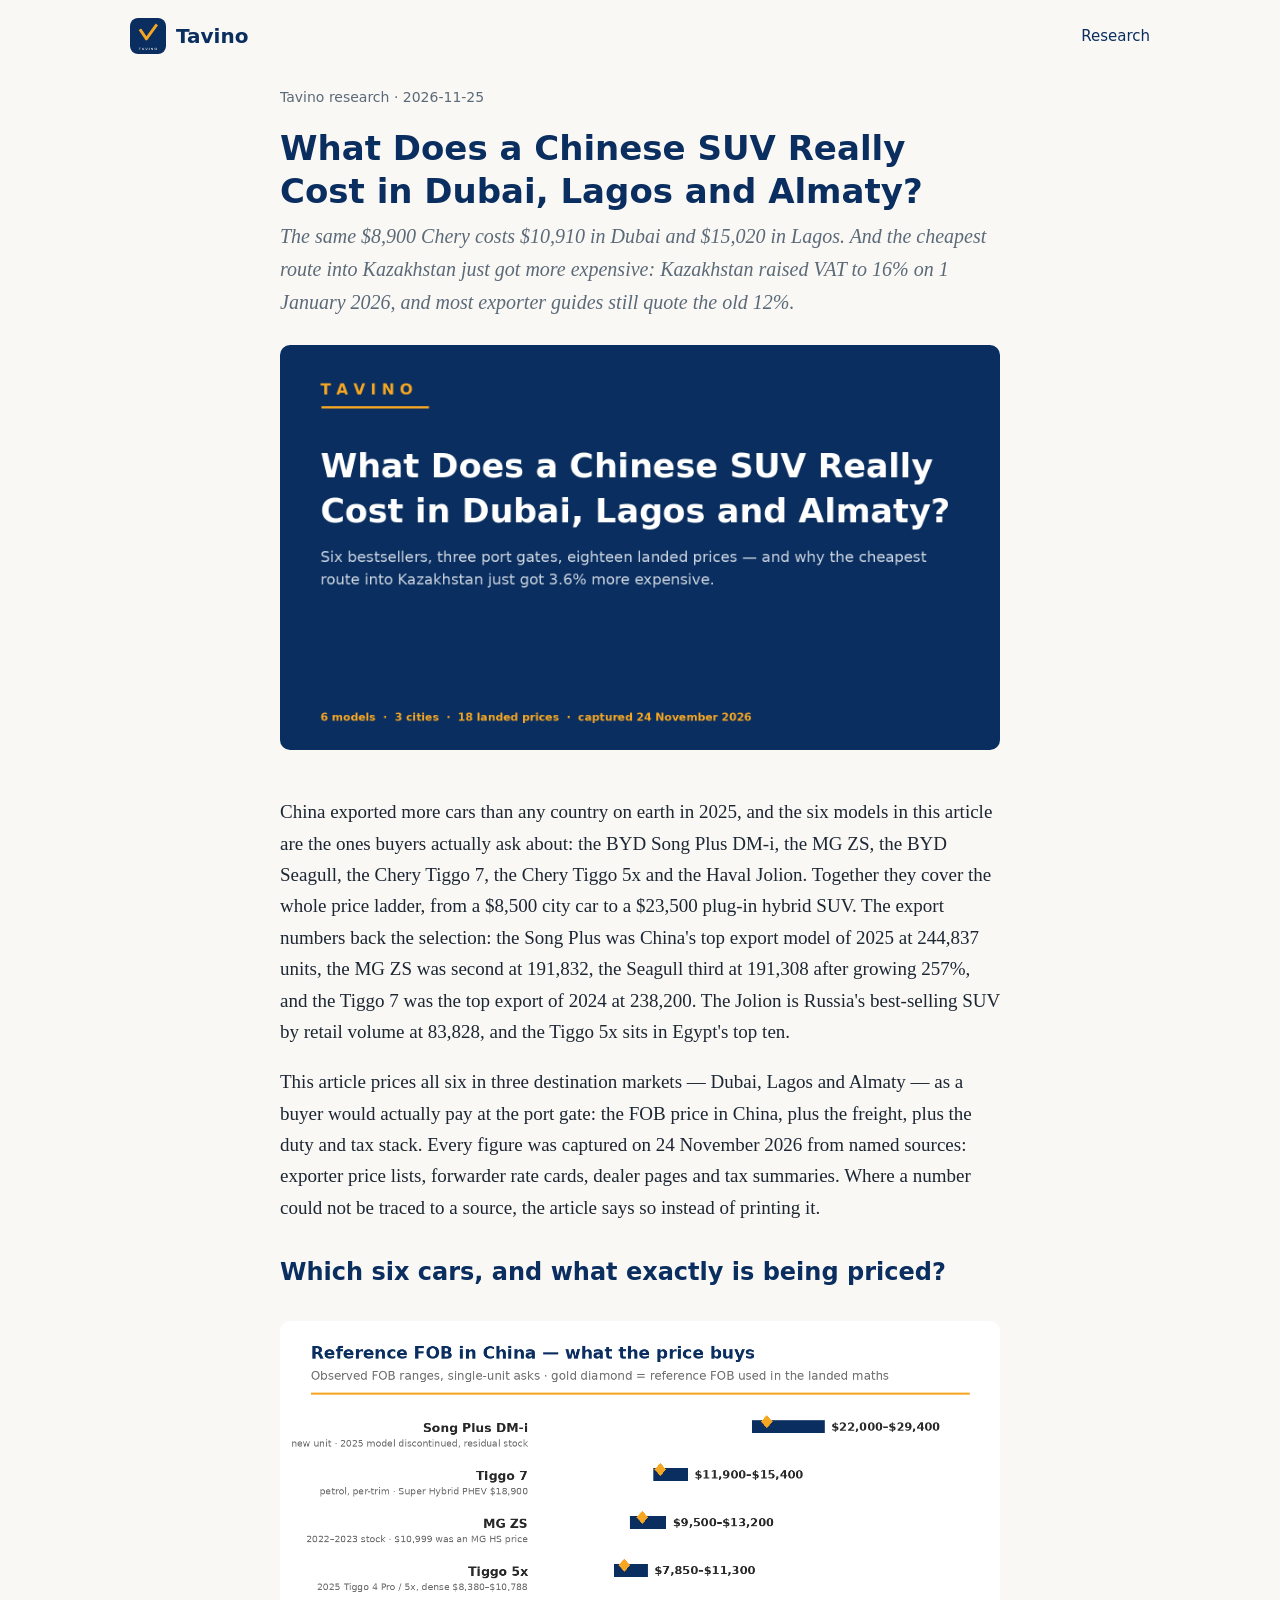
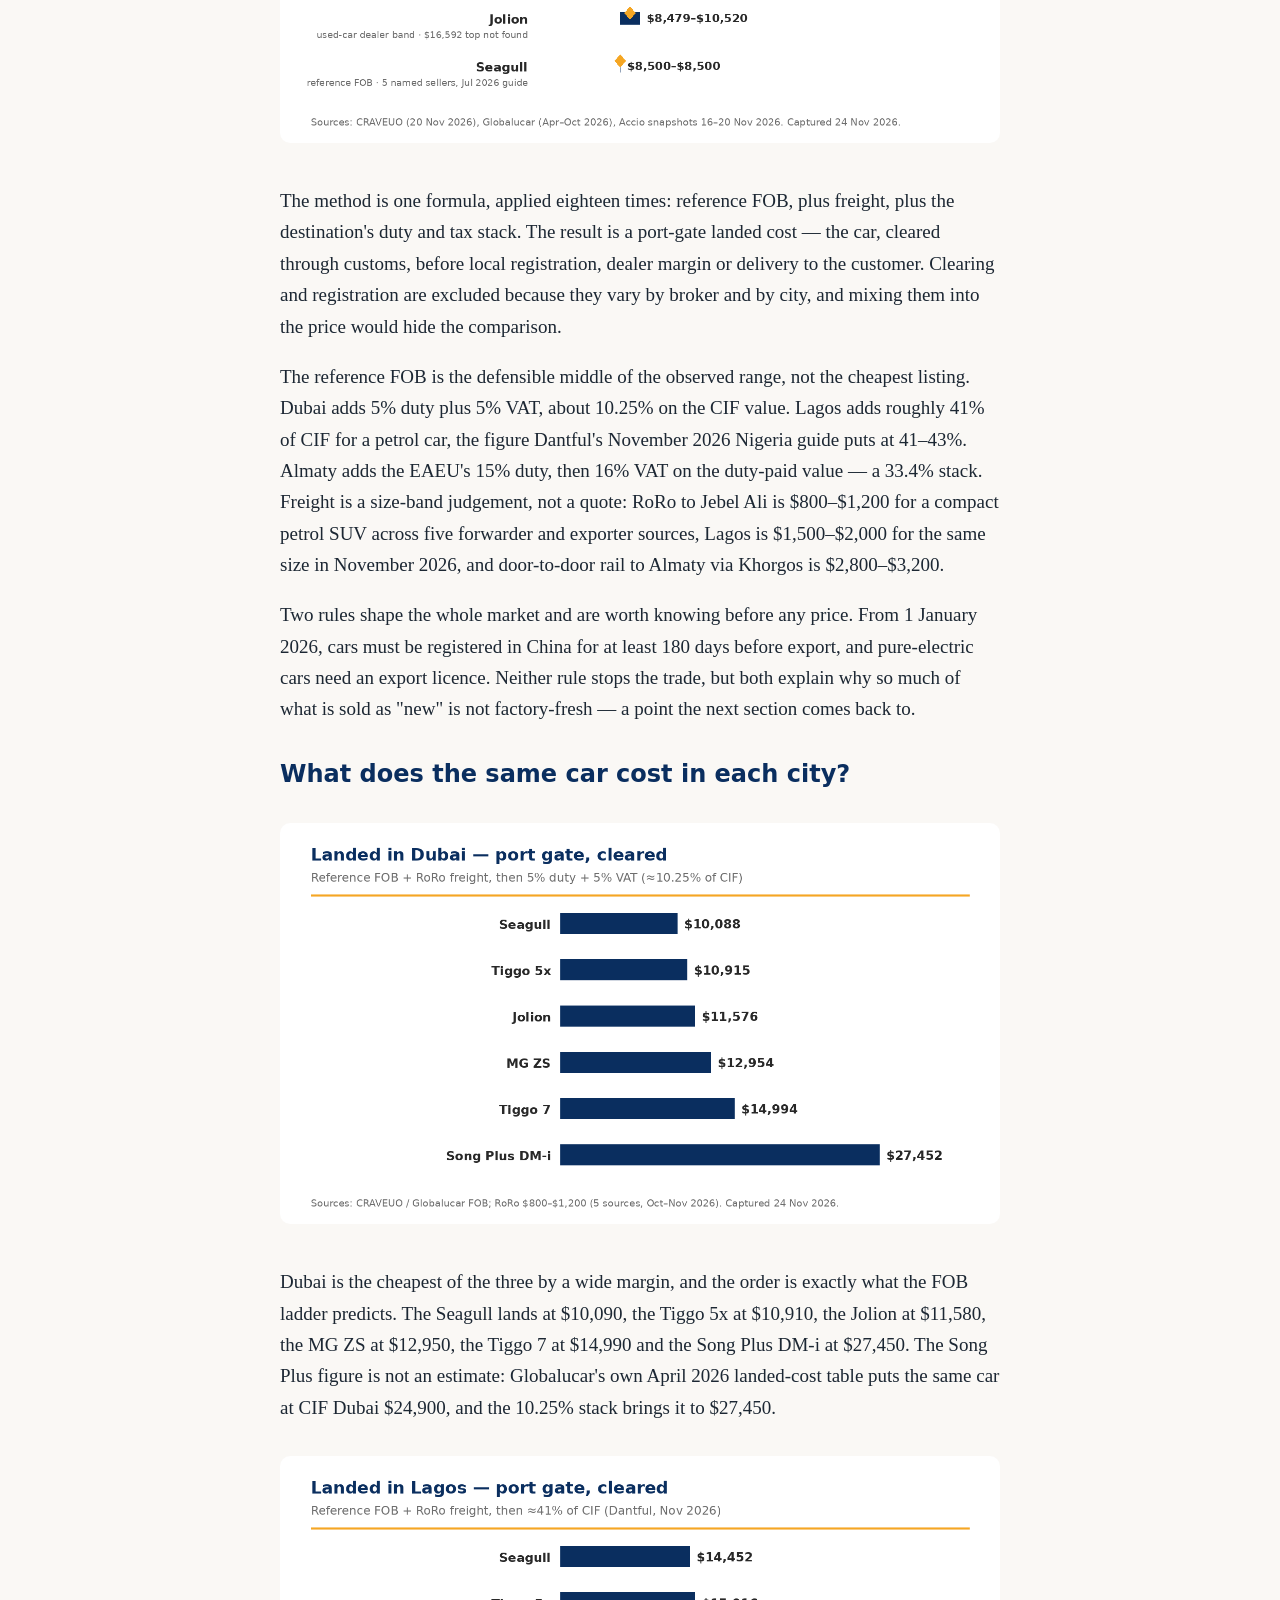
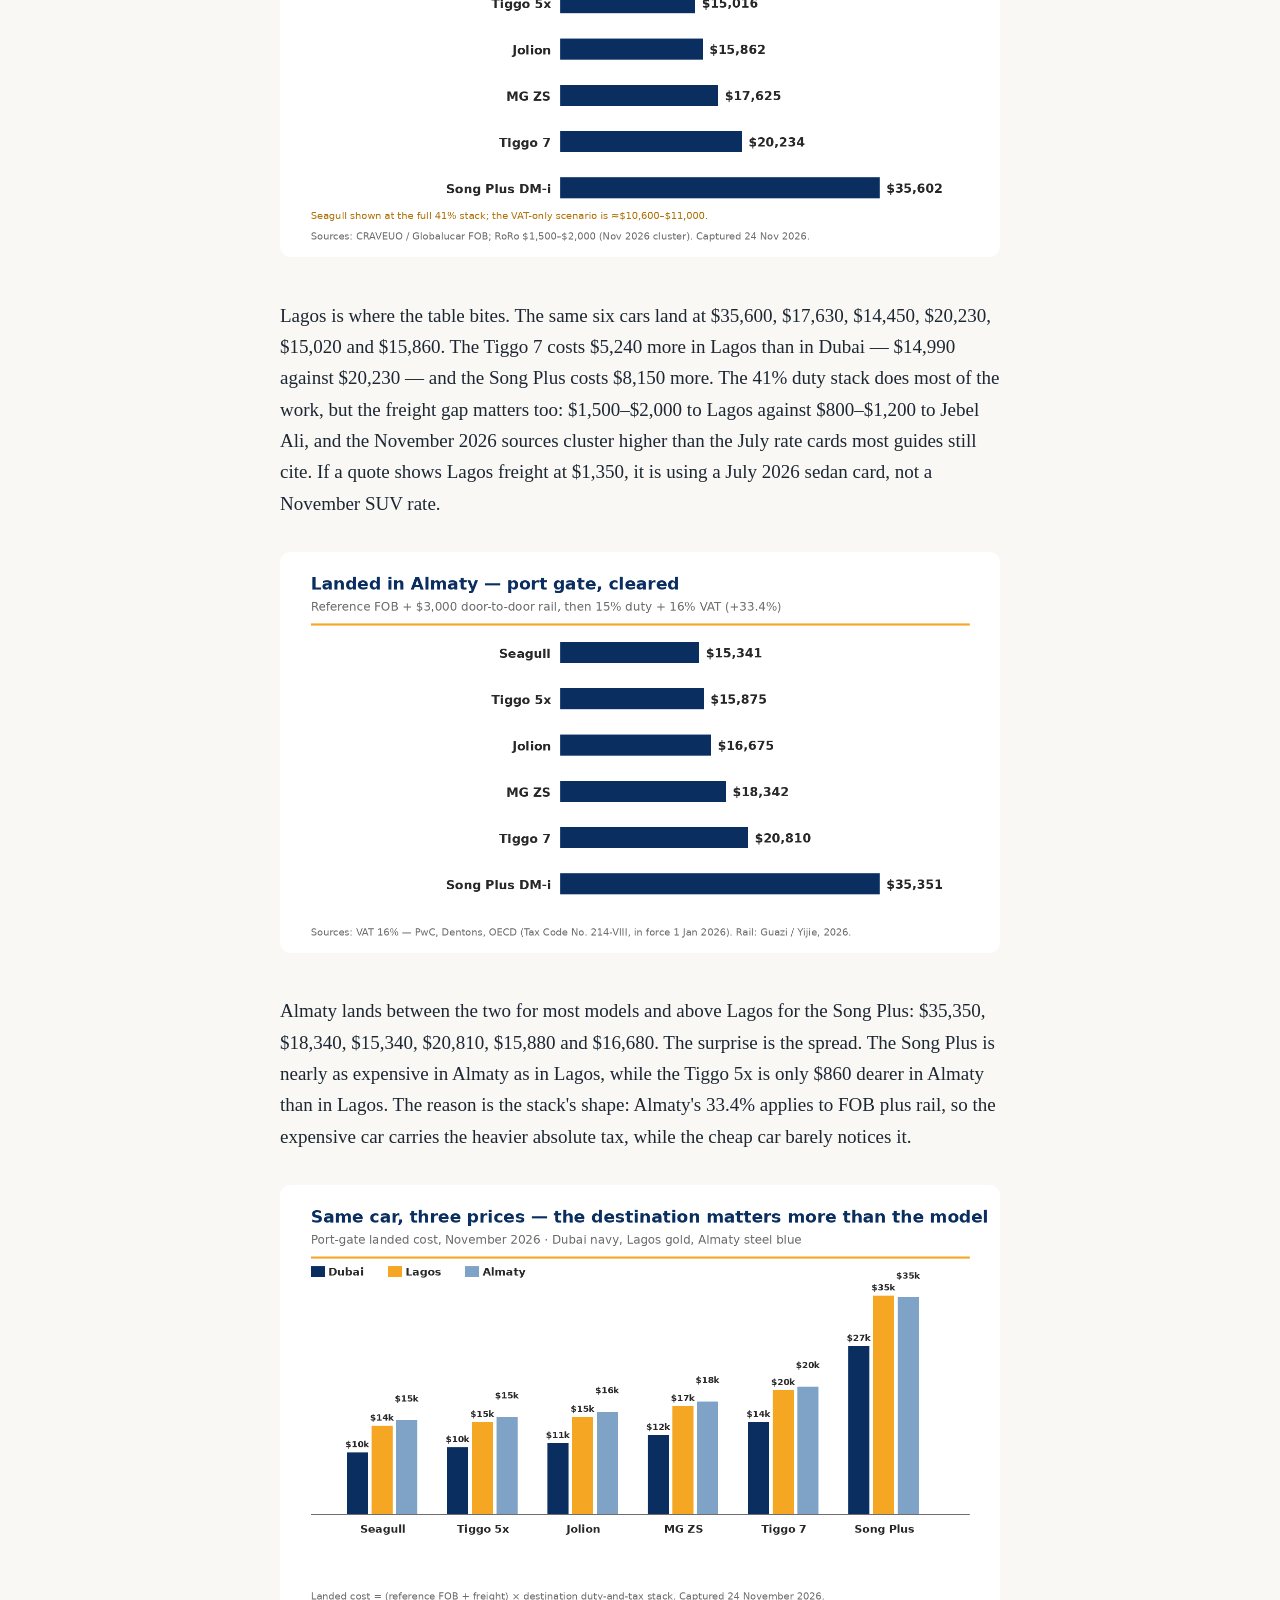
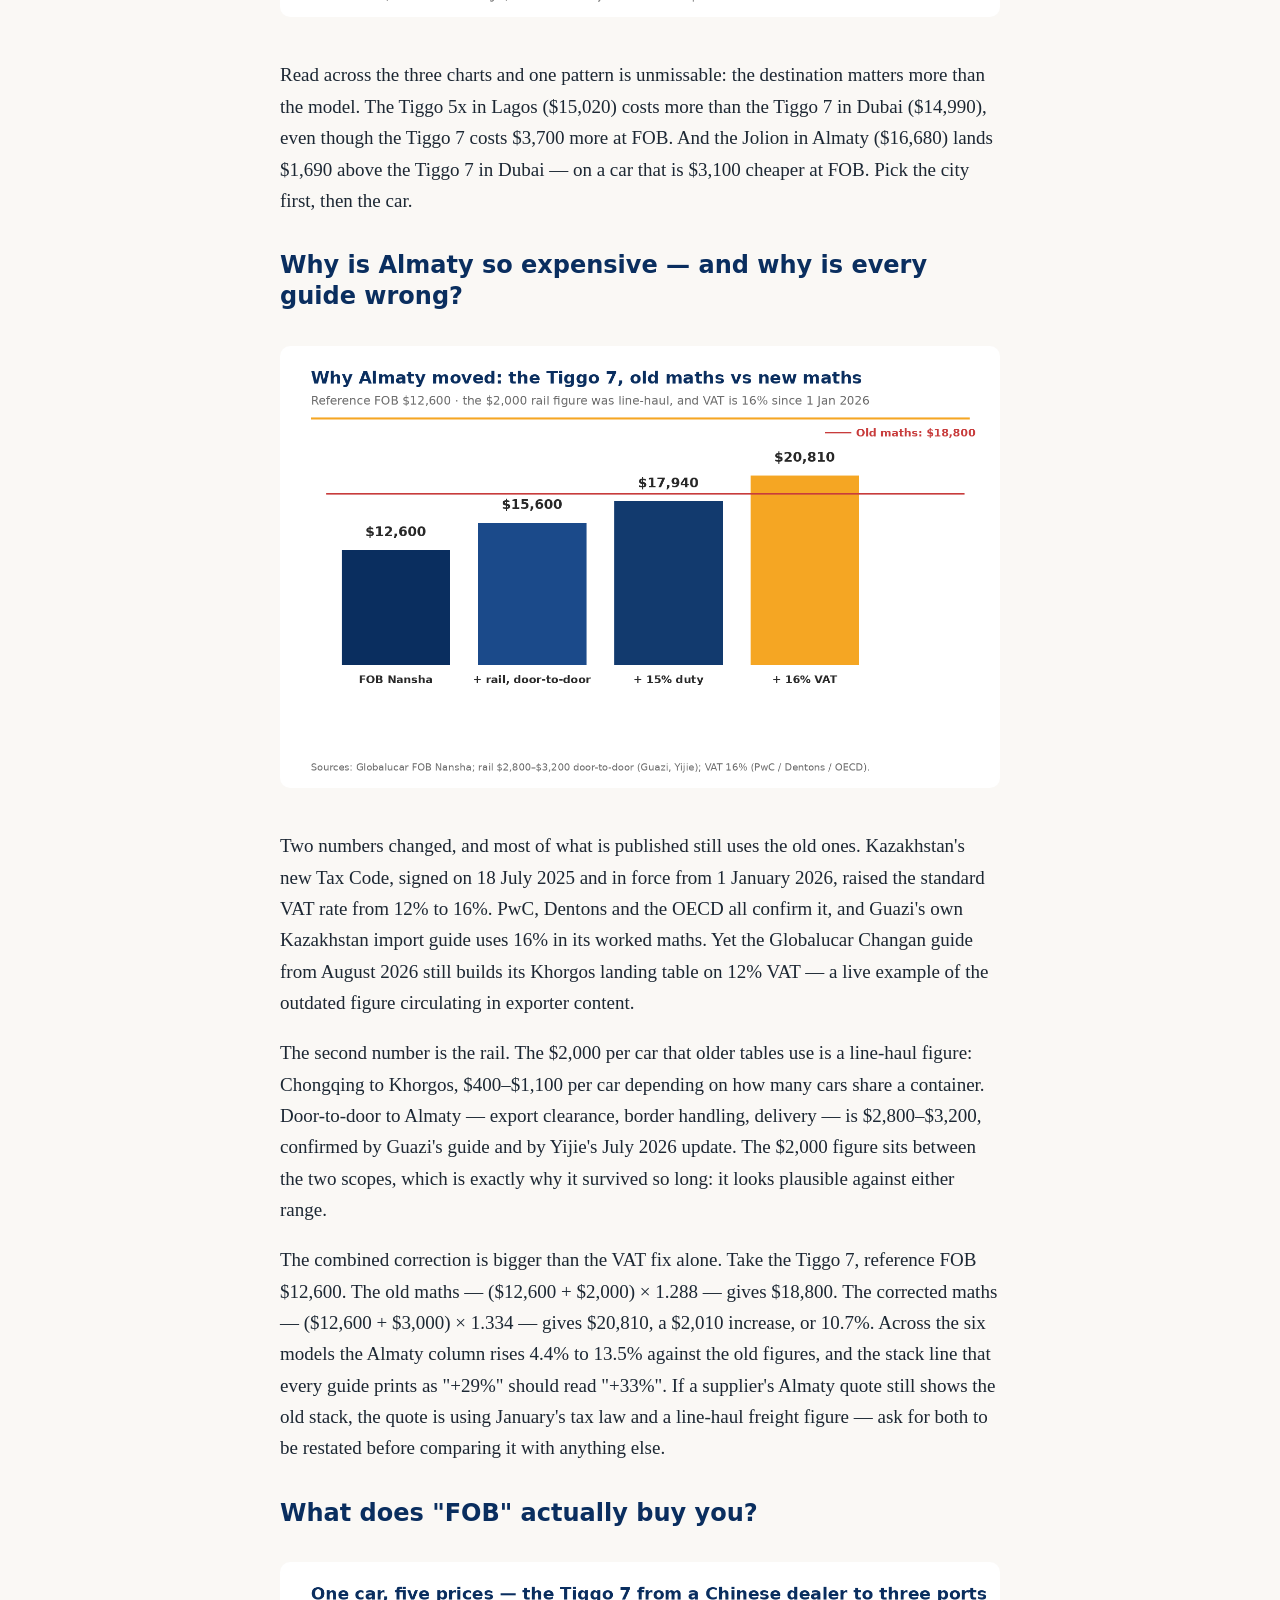
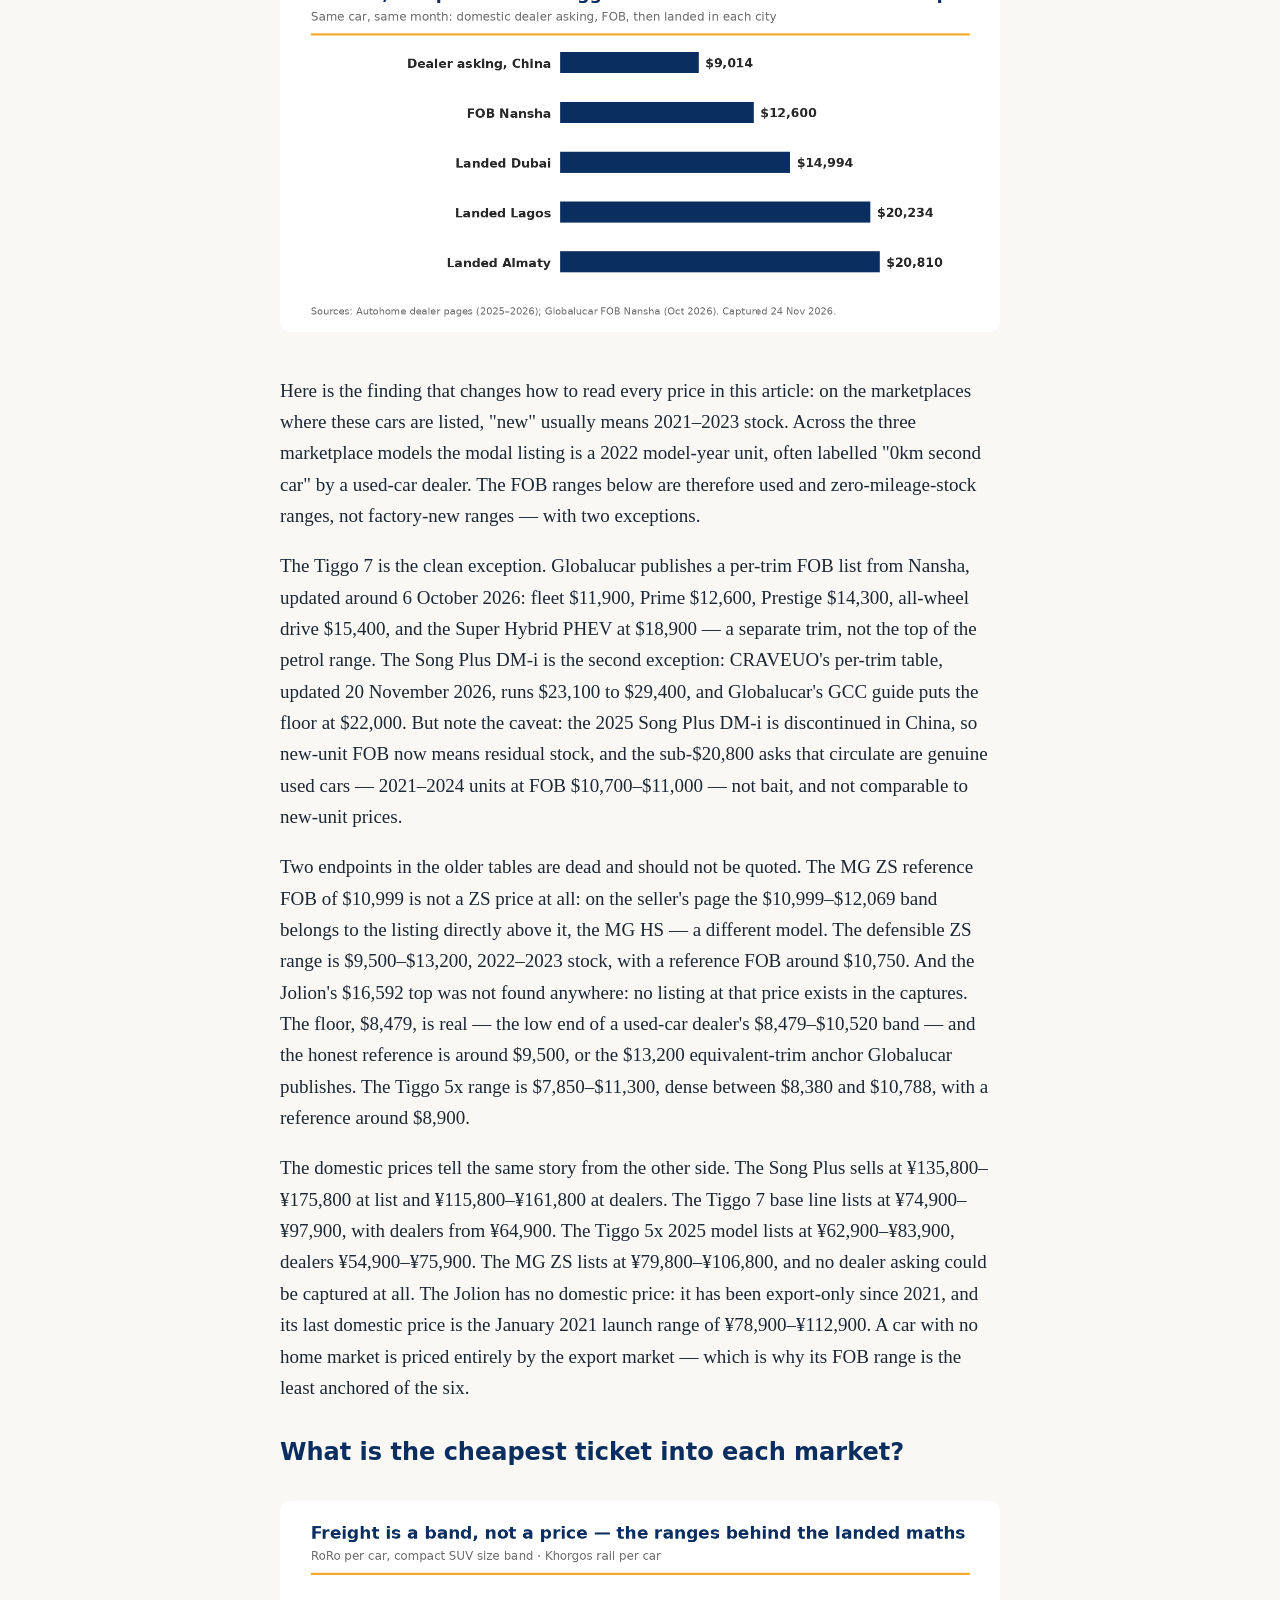
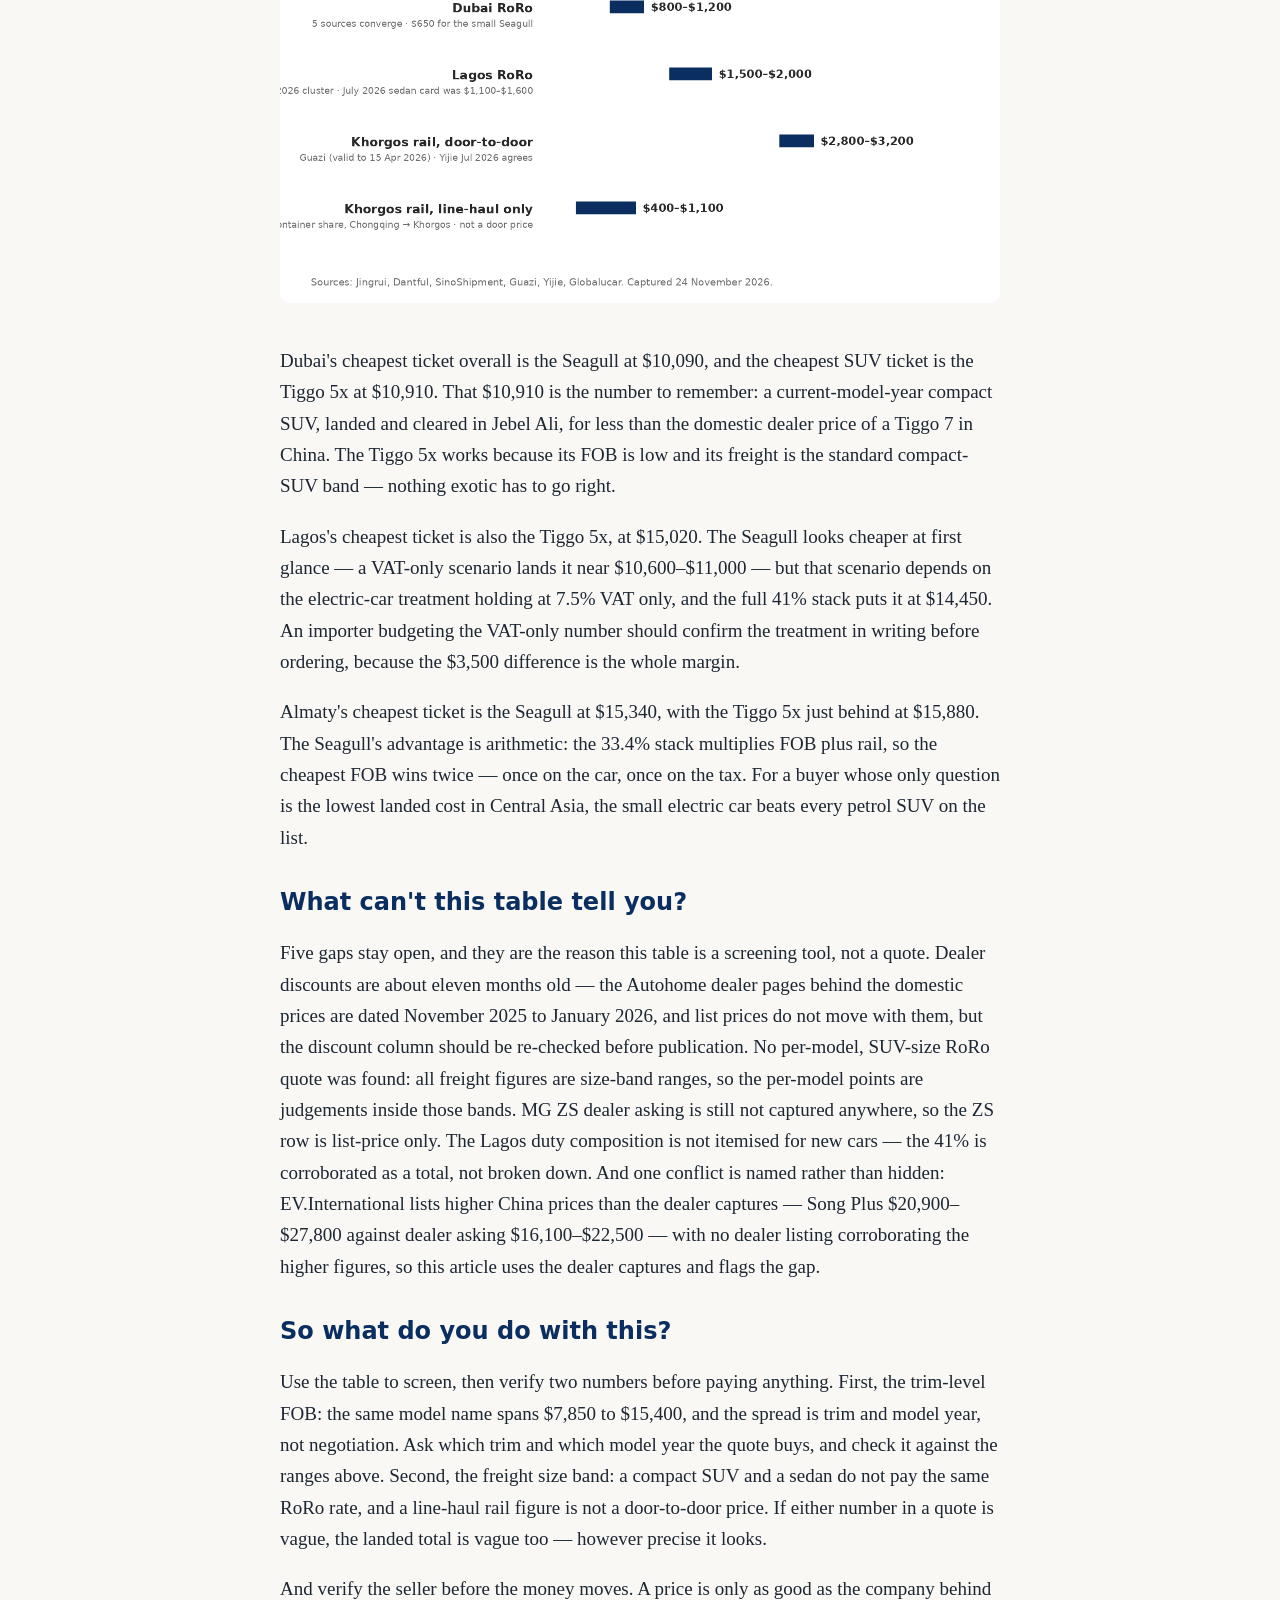
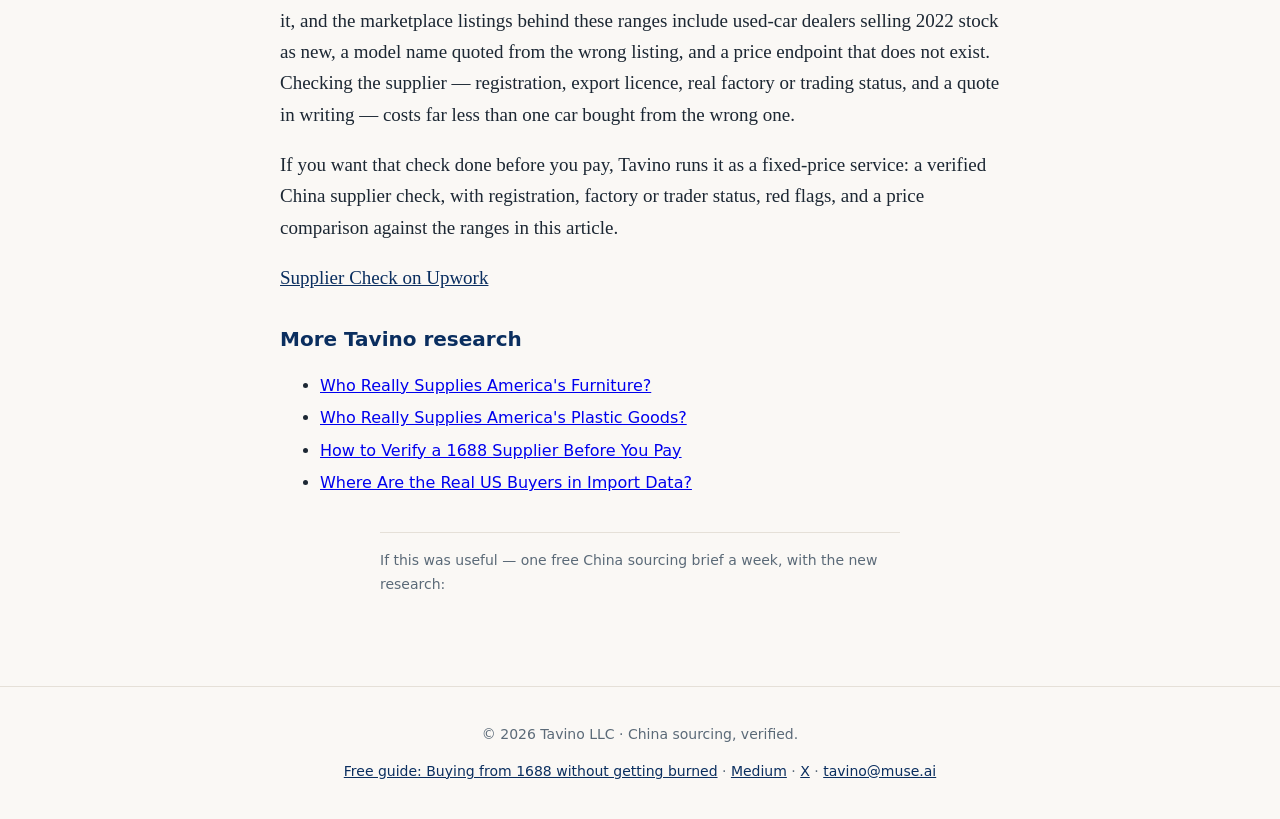
==== commit a3bd0171: "Add Two-Sided Dossier episodes 1-2 (plastics, furniture) as report pages" ====
--- a/chinese-suv-landed-cost/index.html
+++ b/chinese-suv-landed-cost/index.html
@@ -67,7 +67,9 @@
 <p>If you want that check done before you pay, Tavino runs it as a fixed-price service: a verified China supplier check, with registration, factory or trader status, red flags, and a price comparison against the ranges in this article.</p>
 <p><a href="https://www.upwork.com/services/product/admin-customer-support-a-verified-china-supplier-check-factory-or-trader-red-flags-prices-2123986764283394426">Supplier Check on Upwork</a></p>
 </article>
-<section class="more"><h2>More Tavino research</h2><ul><li><a href="https://sikekidu.github.io/tavino/verify-1688-supplier/">How to Verify a 1688 Supplier Before You Pay</a></li>
+<section class="more"><h2>More Tavino research</h2><ul><li><a href="https://sikekidu.github.io/tavino/who-supplies-americas-furniture/">Who Really Supplies America's Furniture?</a></li>
+<li><a href="https://sikekidu.github.io/tavino/who-supplies-americas-plastics/">Who Really Supplies America's Plastic Goods?</a></li>
+<li><a href="https://sikekidu.github.io/tavino/verify-1688-supplier/">How to Verify a 1688 Supplier Before You Pay</a></li>
 <li><a href="https://sikekidu.github.io/tavino/us-import-data-buyers/">Where Are the Real US Buyers in Import Data?</a></li></ul></section>
 <section class="subscribe-quiet">
 <p>If this was useful — one free China sourcing brief a week, with the new research:</p>
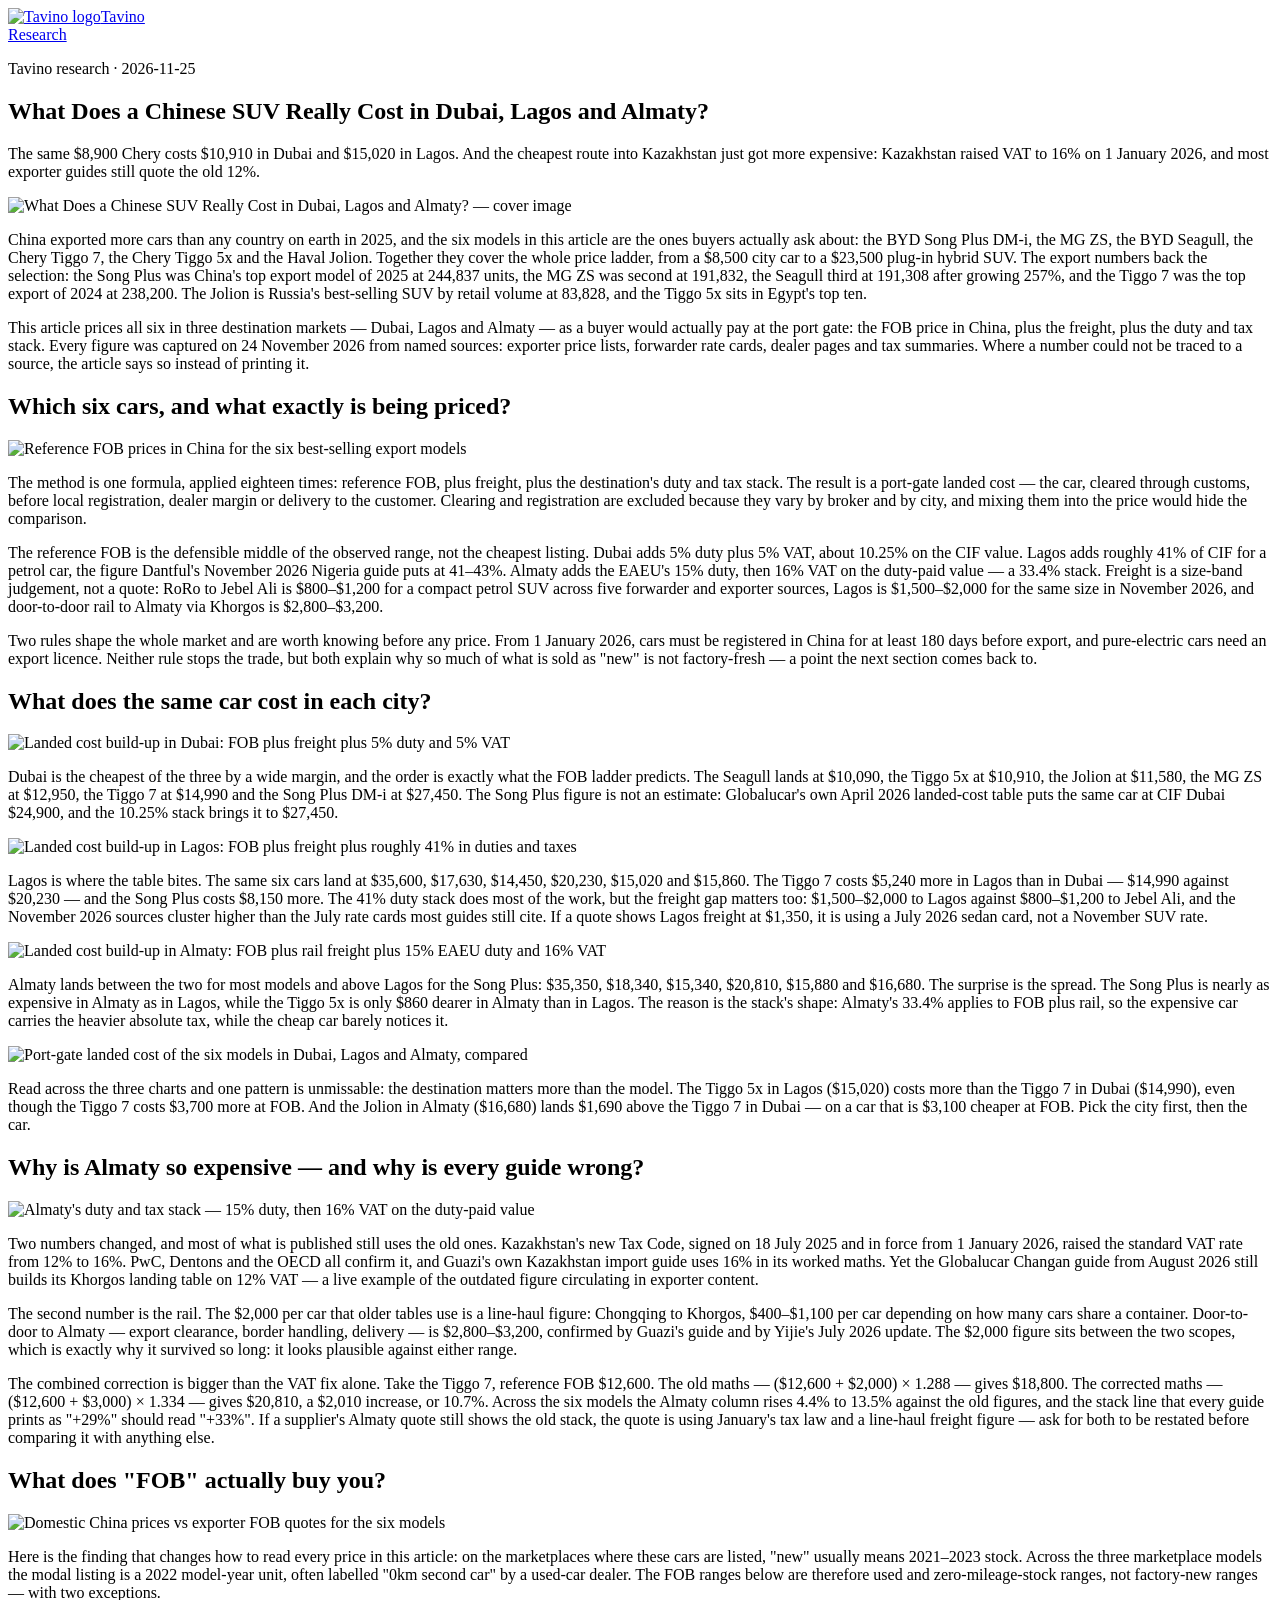
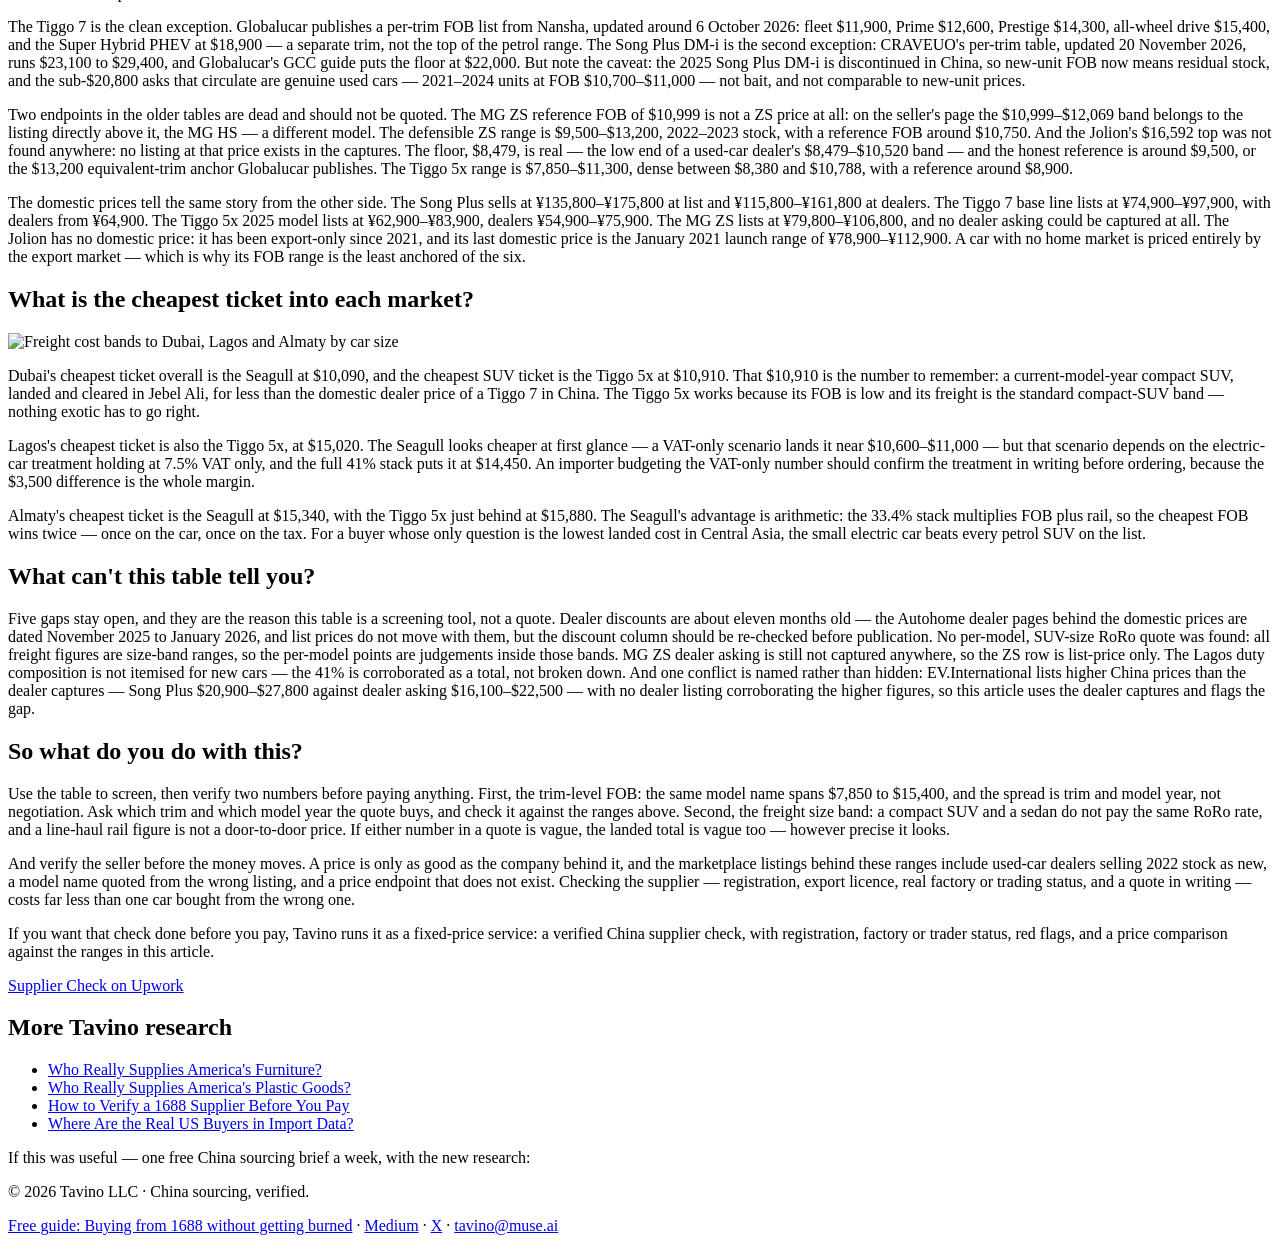
==== commit b04dc977: "Switch site to tavinosourcing.com (custom domain + CNAME)" ====
--- a/chinese-suv-landed-cost/index.html
+++ b/chinese-suv-landed-cost/index.html
@@ -5,57 +5,57 @@
 <meta name="viewport" content="width=device-width, initial-scale=1">
 <title>What Does a Chinese SUV Really Cost in Dubai, Lagos and Almaty? — Tavino</title>
 <meta name="description" content="The same $8,900 Chery costs $10,910 landed in Dubai and $15,020 in Lagos. Six best-selling Chinese export models priced across three markets: FOB plus freight plus the full duty and tax stack.">
-<link rel="canonical" href="https://sikekidu.github.io/tavino/chinese-suv-landed-cost/">
+<link rel="canonical" href="https://tavinosourcing.com/chinese-suv-landed-cost/">
 <meta property="og:type" content="article">
 <meta property="og:title" content="What Does a Chinese SUV Really Cost in Dubai, Lagos and Almaty? — Tavino">
 <meta property="og:description" content="The same $8,900 Chery costs $10,910 landed in Dubai and $15,020 in Lagos. Six best-selling Chinese export models priced across three markets: FOB plus freight plus the full duty and tax stack.">
-<meta property="og:url" content="https://sikekidu.github.io/tavino/chinese-suv-landed-cost/">
-<meta property="og:image" content="https://sikekidu.github.io/tavino/assets/img/a3/cover.png">
+<meta property="og:url" content="https://tavinosourcing.com/chinese-suv-landed-cost/">
+<meta property="og:image" content="https://tavinosourcing.com/assets/img/a3/cover.png">
 <meta name="twitter:card" content="summary_large_image">
-<link rel="icon" href="https://sikekidu.github.io/tavino/assets/brand/favicon.ico">
-<link rel="stylesheet" href="https://sikekidu.github.io/tavino/style.css">
-<script type="application/ld+json">{"@context": "https://schema.org", "@type": "Article", "headline": "What Does a Chinese SUV Really Cost in Dubai, Lagos and Almaty?", "description": "The same $8,900 Chery costs $10,910 landed in Dubai and $15,020 in Lagos. Six best-selling Chinese export models priced across three markets: FOB plus freight plus the full duty and tax stack.", "image": "https://sikekidu.github.io/tavino/assets/img/a3/cover.png", "datePublished": "2026-11-25", "author": {"@type": "Organization", "name": "Tavino LLC", "url": "https://sikekidu.github.io/tavino/"}}</script>
+<link rel="icon" href="https://tavinosourcing.com/assets/brand/favicon.ico">
+<link rel="stylesheet" href="https://tavinosourcing.com/style.css">
+<script type="application/ld+json">{"@context": "https://schema.org", "@type": "Article", "headline": "What Does a Chinese SUV Really Cost in Dubai, Lagos and Almaty?", "description": "The same $8,900 Chery costs $10,910 landed in Dubai and $15,020 in Lagos. Six best-selling Chinese export models priced across three markets: FOB plus freight plus the full duty and tax stack.", "image": "https://tavinosourcing.com/assets/img/a3/cover.png", "datePublished": "2026-11-25", "author": {"@type": "Organization", "name": "Tavino LLC", "url": "https://tavinosourcing.com/"}}</script>
 </head>
 <body>
 <header class="site-header">
-<a class="brand" href="https://sikekidu.github.io/tavino/"><img src="https://sikekidu.github.io/tavino/assets/brand/avatar.png" alt="Tavino logo" width="36" height="36"><span>Tavino</span></a>
-<nav><a href="https://sikekidu.github.io/tavino/#research">Research</a></nav>
+<a class="brand" href="https://tavinosourcing.com/"><img src="https://tavinosourcing.com/assets/brand/avatar.png" alt="Tavino logo" width="36" height="36"><span>Tavino</span></a>
+<nav><a href="https://tavinosourcing.com/#research">Research</a></nav>
 </header>
 <main>
 <article>
 <p class="meta">Tavino research · 2026-11-25</p>
 <h1>What Does a Chinese SUV Really Cost in Dubai, Lagos and Almaty?</h1>
 <p class="lede">The same $8,900 Chery costs $10,910 in Dubai and $15,020 in Lagos. And the cheapest route into Kazakhstan just got more expensive: Kazakhstan raised VAT to 16% on 1 January 2026, and most exporter guides still quote the old 12%.</p>
-<img class="cover" src="https://sikekidu.github.io/tavino/assets/img/a3/cover.png" alt="What Does a Chinese SUV Really Cost in Dubai, Lagos and Almaty? — cover image">
+<img class="cover" src="https://tavinosourcing.com/assets/img/a3/cover.png" alt="What Does a Chinese SUV Really Cost in Dubai, Lagos and Almaty? — cover image">
 <p>China exported more cars than any country on earth in 2025, and the six models in this article are the ones buyers actually ask about: the BYD Song Plus DM-i, the MG ZS, the BYD Seagull, the Chery Tiggo 7, the Chery Tiggo 5x and the Haval Jolion. Together they cover the whole price ladder, from a $8,500 city car to a $23,500 plug-in hybrid SUV. The export numbers back the selection: the Song Plus was China's top export model of 2025 at 244,837 units, the MG ZS was second at 191,832, the Seagull third at 191,308 after growing 257%, and the Tiggo 7 was the top export of 2024 at 238,200. The Jolion is Russia's best-selling SUV by retail volume at 83,828, and the Tiggo 5x sits in Egypt's top ten.</p>
 <p>This article prices all six in three destination markets — Dubai, Lagos and Almaty — as a buyer would actually pay at the port gate: the FOB price in China, plus the freight, plus the duty and tax stack. Every figure was captured on 24 November 2026 from named sources: exporter price lists, forwarder rate cards, dealer pages and tax summaries. Where a number could not be traced to a source, the article says so instead of printing it.</p>
 <h2>Which six cars, and what exactly is being priced?</h2>
-<p><img src="https://sikekidu.github.io/tavino/assets/img/a3/chart-fob.png" alt="Reference FOB prices in China for the six best-selling export models" loading="lazy"></p>
+<p><img src="https://tavinosourcing.com/assets/img/a3/chart-fob.png" alt="Reference FOB prices in China for the six best-selling export models" loading="lazy"></p>
 <p>The method is one formula, applied eighteen times: reference FOB, plus freight, plus the destination's duty and tax stack. The result is a port-gate landed cost — the car, cleared through customs, before local registration, dealer margin or delivery to the customer. Clearing and registration are excluded because they vary by broker and by city, and mixing them into the price would hide the comparison.</p>
 <p>The reference FOB is the defensible middle of the observed range, not the cheapest listing. Dubai adds 5% duty plus 5% VAT, about 10.25% on the CIF value. Lagos adds roughly 41% of CIF for a petrol car, the figure Dantful's November 2026 Nigeria guide puts at 41–43%. Almaty adds the EAEU's 15% duty, then 16% VAT on the duty-paid value — a 33.4% stack. Freight is a size-band judgement, not a quote: RoRo to Jebel Ali is $800–$1,200 for a compact petrol SUV across five forwarder and exporter sources, Lagos is $1,500–$2,000 for the same size in November 2026, and door-to-door rail to Almaty via Khorgos is $2,800–$3,200.</p>
 <p>Two rules shape the whole market and are worth knowing before any price. From 1 January 2026, cars must be registered in China for at least 180 days before export, and pure-electric cars need an export licence. Neither rule stops the trade, but both explain why so much of what is sold as "new" is not factory-fresh — a point the next section comes back to.</p>
 <h2>What does the same car cost in each city?</h2>
-<p><img src="https://sikekidu.github.io/tavino/assets/img/a3/chart-dubai.png" alt="Landed cost build-up in Dubai: FOB plus freight plus 5% duty and 5% VAT" loading="lazy"></p>
+<p><img src="https://tavinosourcing.com/assets/img/a3/chart-dubai.png" alt="Landed cost build-up in Dubai: FOB plus freight plus 5% duty and 5% VAT" loading="lazy"></p>
 <p>Dubai is the cheapest of the three by a wide margin, and the order is exactly what the FOB ladder predicts. The Seagull lands at $10,090, the Tiggo 5x at $10,910, the Jolion at $11,580, the MG ZS at $12,950, the Tiggo 7 at $14,990 and the Song Plus DM-i at $27,450. The Song Plus figure is not an estimate: Globalucar's own April 2026 landed-cost table puts the same car at CIF Dubai $24,900, and the 10.25% stack brings it to $27,450.</p>
-<p><img src="https://sikekidu.github.io/tavino/assets/img/a3/chart-lagos.png" alt="Landed cost build-up in Lagos: FOB plus freight plus roughly 41% in duties and taxes" loading="lazy"></p>
+<p><img src="https://tavinosourcing.com/assets/img/a3/chart-lagos.png" alt="Landed cost build-up in Lagos: FOB plus freight plus roughly 41% in duties and taxes" loading="lazy"></p>
 <p>Lagos is where the table bites. The same six cars land at $35,600, $17,630, $14,450, $20,230, $15,020 and $15,860. The Tiggo 7 costs $5,240 more in Lagos than in Dubai — $14,990 against $20,230 — and the Song Plus costs $8,150 more. The 41% duty stack does most of the work, but the freight gap matters too: $1,500–$2,000 to Lagos against $800–$1,200 to Jebel Ali, and the November 2026 sources cluster higher than the July rate cards most guides still cite. If a quote shows Lagos freight at $1,350, it is using a July 2026 sedan card, not a November SUV rate.</p>
-<p><img src="https://sikekidu.github.io/tavino/assets/img/a3/chart-almaty.png" alt="Landed cost build-up in Almaty: FOB plus rail freight plus 15% EAEU duty and 16% VAT" loading="lazy"></p>
+<p><img src="https://tavinosourcing.com/assets/img/a3/chart-almaty.png" alt="Landed cost build-up in Almaty: FOB plus rail freight plus 15% EAEU duty and 16% VAT" loading="lazy"></p>
 <p>Almaty lands between the two for most models and above Lagos for the Song Plus: $35,350, $18,340, $15,340, $20,810, $15,880 and $16,680. The surprise is the spread. The Song Plus is nearly as expensive in Almaty as in Lagos, while the Tiggo 5x is only $860 dearer in Almaty than in Lagos. The reason is the stack's shape: Almaty's 33.4% applies to FOB plus rail, so the expensive car carries the heavier absolute tax, while the cheap car barely notices it.</p>
-<p><img src="https://sikekidu.github.io/tavino/assets/img/a3/chart-three-cities.png" alt="Port-gate landed cost of the six models in Dubai, Lagos and Almaty, compared" loading="lazy"></p>
+<p><img src="https://tavinosourcing.com/assets/img/a3/chart-three-cities.png" alt="Port-gate landed cost of the six models in Dubai, Lagos and Almaty, compared" loading="lazy"></p>
 <p>Read across the three charts and one pattern is unmissable: the destination matters more than the model. The Tiggo 5x in Lagos ($15,020) costs more than the Tiggo 7 in Dubai ($14,990), even though the Tiggo 7 costs $3,700 more at FOB. And the Jolion in Almaty ($16,680) lands $1,690 above the Tiggo 7 in Dubai — on a car that is $3,100 cheaper at FOB. Pick the city first, then the car.</p>
 <h2>Why is Almaty so expensive — and why is every guide wrong?</h2>
-<p><img src="https://sikekidu.github.io/tavino/assets/img/a3/chart-almaty-stack.png" alt="Almaty&#x27;s duty and tax stack — 15% duty, then 16% VAT on the duty-paid value" loading="lazy"></p>
+<p><img src="https://tavinosourcing.com/assets/img/a3/chart-almaty-stack.png" alt="Almaty&#x27;s duty and tax stack — 15% duty, then 16% VAT on the duty-paid value" loading="lazy"></p>
 <p>Two numbers changed, and most of what is published still uses the old ones. Kazakhstan's new Tax Code, signed on 18 July 2025 and in force from 1 January 2026, raised the standard VAT rate from 12% to 16%. PwC, Dentons and the OECD all confirm it, and Guazi's own Kazakhstan import guide uses 16% in its worked maths. Yet the Globalucar Changan guide from August 2026 still builds its Khorgos landing table on 12% VAT — a live example of the outdated figure circulating in exporter content.</p>
 <p>The second number is the rail. The $2,000 per car that older tables use is a line-haul figure: Chongqing to Khorgos, $400–$1,100 per car depending on how many cars share a container. Door-to-door to Almaty — export clearance, border handling, delivery — is $2,800–$3,200, confirmed by Guazi's guide and by Yijie's July 2026 update. The $2,000 figure sits between the two scopes, which is exactly why it survived so long: it looks plausible against either range.</p>
 <p>The combined correction is bigger than the VAT fix alone. Take the Tiggo 7, reference FOB $12,600. The old maths — ($12,600 + $2,000) × 1.288 — gives $18,800. The corrected maths — ($12,600 + $3,000) × 1.334 — gives $20,810, a $2,010 increase, or 10.7%. Across the six models the Almaty column rises 4.4% to 13.5% against the old figures, and the stack line that every guide prints as "+29%" should read "+33%". If a supplier's Almaty quote still shows the old stack, the quote is using January's tax law and a line-haul freight figure — ask for both to be restated before comparing it with anything else.</p>
 <h2>What does "FOB" actually buy you?</h2>
-<p><img src="https://sikekidu.github.io/tavino/assets/img/a3/chart-domestic-vs-fob.png" alt="Domestic China prices vs exporter FOB quotes for the six models" loading="lazy"></p>
+<p><img src="https://tavinosourcing.com/assets/img/a3/chart-domestic-vs-fob.png" alt="Domestic China prices vs exporter FOB quotes for the six models" loading="lazy"></p>
 <p>Here is the finding that changes how to read every price in this article: on the marketplaces where these cars are listed, "new" usually means 2021–2023 stock. Across the three marketplace models the modal listing is a 2022 model-year unit, often labelled "0km second car" by a used-car dealer. The FOB ranges below are therefore used and zero-mileage-stock ranges, not factory-new ranges — with two exceptions.</p>
 <p>The Tiggo 7 is the clean exception. Globalucar publishes a per-trim FOB list from Nansha, updated around 6 October 2026: fleet $11,900, Prime $12,600, Prestige $14,300, all-wheel drive $15,400, and the Super Hybrid PHEV at $18,900 — a separate trim, not the top of the petrol range. The Song Plus DM-i is the second exception: CRAVEUO's per-trim table, updated 20 November 2026, runs $23,100 to $29,400, and Globalucar's GCC guide puts the floor at $22,000. But note the caveat: the 2025 Song Plus DM-i is discontinued in China, so new-unit FOB now means residual stock, and the sub-$20,800 asks that circulate are genuine used cars — 2021–2024 units at FOB $10,700–$11,000 — not bait, and not comparable to new-unit prices.</p>
 <p>Two endpoints in the older tables are dead and should not be quoted. The MG ZS reference FOB of $10,999 is not a ZS price at all: on the seller's page the $10,999–$12,069 band belongs to the listing directly above it, the MG HS — a different model. The defensible ZS range is $9,500–$13,200, 2022–2023 stock, with a reference FOB around $10,750. And the Jolion's $16,592 top was not found anywhere: no listing at that price exists in the captures. The floor, $8,479, is real — the low end of a used-car dealer's $8,479–$10,520 band — and the honest reference is around $9,500, or the $13,200 equivalent-trim anchor Globalucar publishes. The Tiggo 5x range is $7,850–$11,300, dense between $8,380 and $10,788, with a reference around $8,900.</p>
 <p>The domestic prices tell the same story from the other side. The Song Plus sells at ¥135,800–¥175,800 at list and ¥115,800–¥161,800 at dealers. The Tiggo 7 base line lists at ¥74,900–¥97,900, with dealers from ¥64,900. The Tiggo 5x 2025 model lists at ¥62,900–¥83,900, dealers ¥54,900–¥75,900. The MG ZS lists at ¥79,800–¥106,800, and no dealer asking could be captured at all. The Jolion has no domestic price: it has been export-only since 2021, and its last domestic price is the January 2021 launch range of ¥78,900–¥112,900. A car with no home market is priced entirely by the export market — which is why its FOB range is the least anchored of the six.</p>
 <h2>What is the cheapest ticket into each market?</h2>
-<p><img src="https://sikekidu.github.io/tavino/assets/img/a3/chart-freight.png" alt="Freight cost bands to Dubai, Lagos and Almaty by car size" loading="lazy"></p>
+<p><img src="https://tavinosourcing.com/assets/img/a3/chart-freight.png" alt="Freight cost bands to Dubai, Lagos and Almaty by car size" loading="lazy"></p>
 <p>Dubai's cheapest ticket overall is the Seagull at $10,090, and the cheapest SUV ticket is the Tiggo 5x at $10,910. That $10,910 is the number to remember: a current-model-year compact SUV, landed and cleared in Jebel Ali, for less than the domestic dealer price of a Tiggo 7 in China. The Tiggo 5x works because its FOB is low and its freight is the standard compact-SUV band — nothing exotic has to go right.</p>
 <p>Lagos's cheapest ticket is also the Tiggo 5x, at $15,020. The Seagull looks cheaper at first glance — a VAT-only scenario lands it near $10,600–$11,000 — but that scenario depends on the electric-car treatment holding at 7.5% VAT only, and the full 41% stack puts it at $14,450. An importer budgeting the VAT-only number should confirm the treatment in writing before ordering, because the $3,500 difference is the whole margin.</p>
 <p>Almaty's cheapest ticket is the Seagull at $15,340, with the Tiggo 5x just behind at $15,880. The Seagull's advantage is arithmetic: the 33.4% stack multiplies FOB plus rail, so the cheapest FOB wins twice — once on the car, once on the tax. For a buyer whose only question is the lowest landed cost in Central Asia, the small electric car beats every petrol SUV on the list.</p>
@@ -67,10 +67,10 @@
 <p>If you want that check done before you pay, Tavino runs it as a fixed-price service: a verified China supplier check, with registration, factory or trader status, red flags, and a price comparison against the ranges in this article.</p>
 <p><a href="https://www.upwork.com/services/product/admin-customer-support-a-verified-china-supplier-check-factory-or-trader-red-flags-prices-2123986764283394426">Supplier Check on Upwork</a></p>
 </article>
-<section class="more"><h2>More Tavino research</h2><ul><li><a href="https://sikekidu.github.io/tavino/who-supplies-americas-furniture/">Who Really Supplies America's Furniture?</a></li>
-<li><a href="https://sikekidu.github.io/tavino/who-supplies-americas-plastics/">Who Really Supplies America's Plastic Goods?</a></li>
-<li><a href="https://sikekidu.github.io/tavino/verify-1688-supplier/">How to Verify a 1688 Supplier Before You Pay</a></li>
-<li><a href="https://sikekidu.github.io/tavino/us-import-data-buyers/">Where Are the Real US Buyers in Import Data?</a></li></ul></section>
+<section class="more"><h2>More Tavino research</h2><ul><li><a href="https://tavinosourcing.com/who-supplies-americas-furniture/">Who Really Supplies America's Furniture?</a></li>
+<li><a href="https://tavinosourcing.com/who-supplies-americas-plastics/">Who Really Supplies America's Plastic Goods?</a></li>
+<li><a href="https://tavinosourcing.com/verify-1688-supplier/">How to Verify a 1688 Supplier Before You Pay</a></li>
+<li><a href="https://tavinosourcing.com/us-import-data-buyers/">Where Are the Real US Buyers in Import Data?</a></li></ul></section>
 <section class="subscribe-quiet">
 <p>If this was useful — one free China sourcing brief a week, with the new research:</p>
 <script async src="https://subscribe-forms.beehiiv.com/v3/loader.js" data-beehiiv-form="555f4204-f902-49b1-97fd-2a1af6e33046"></script>
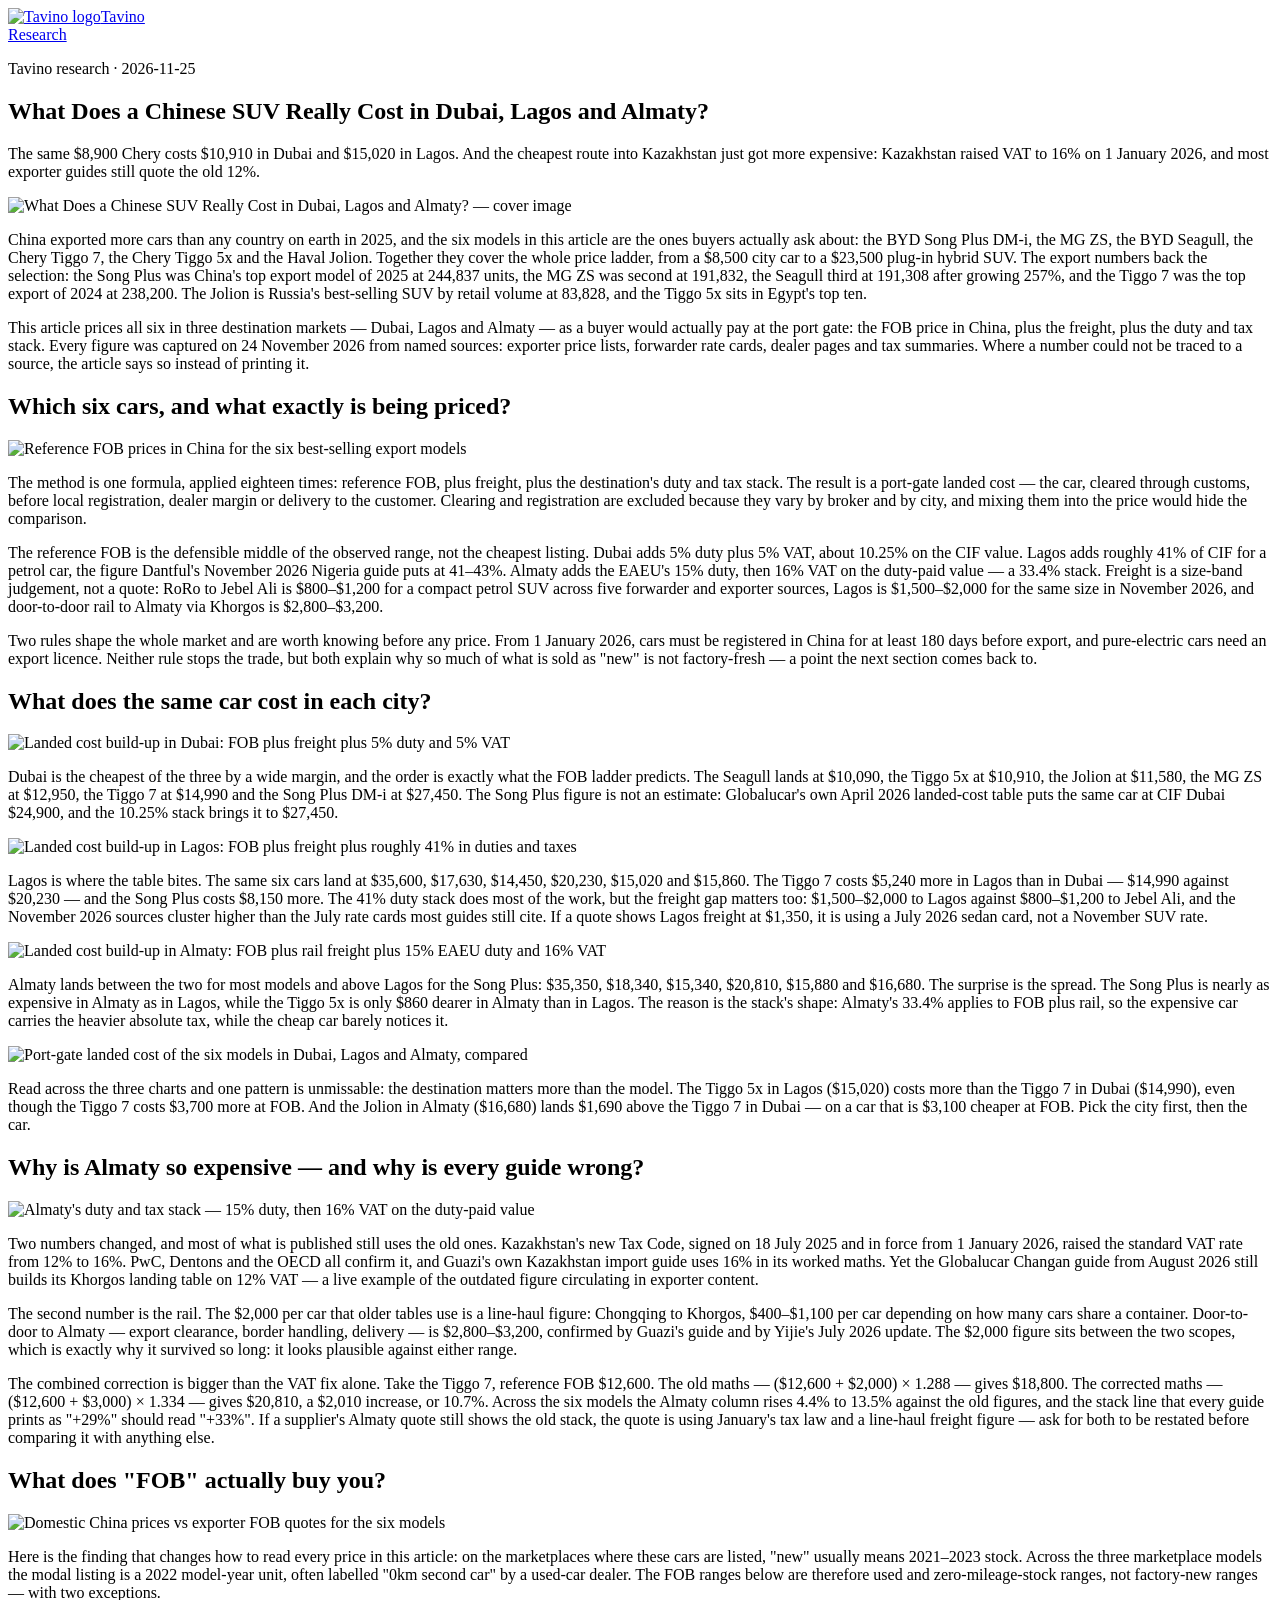
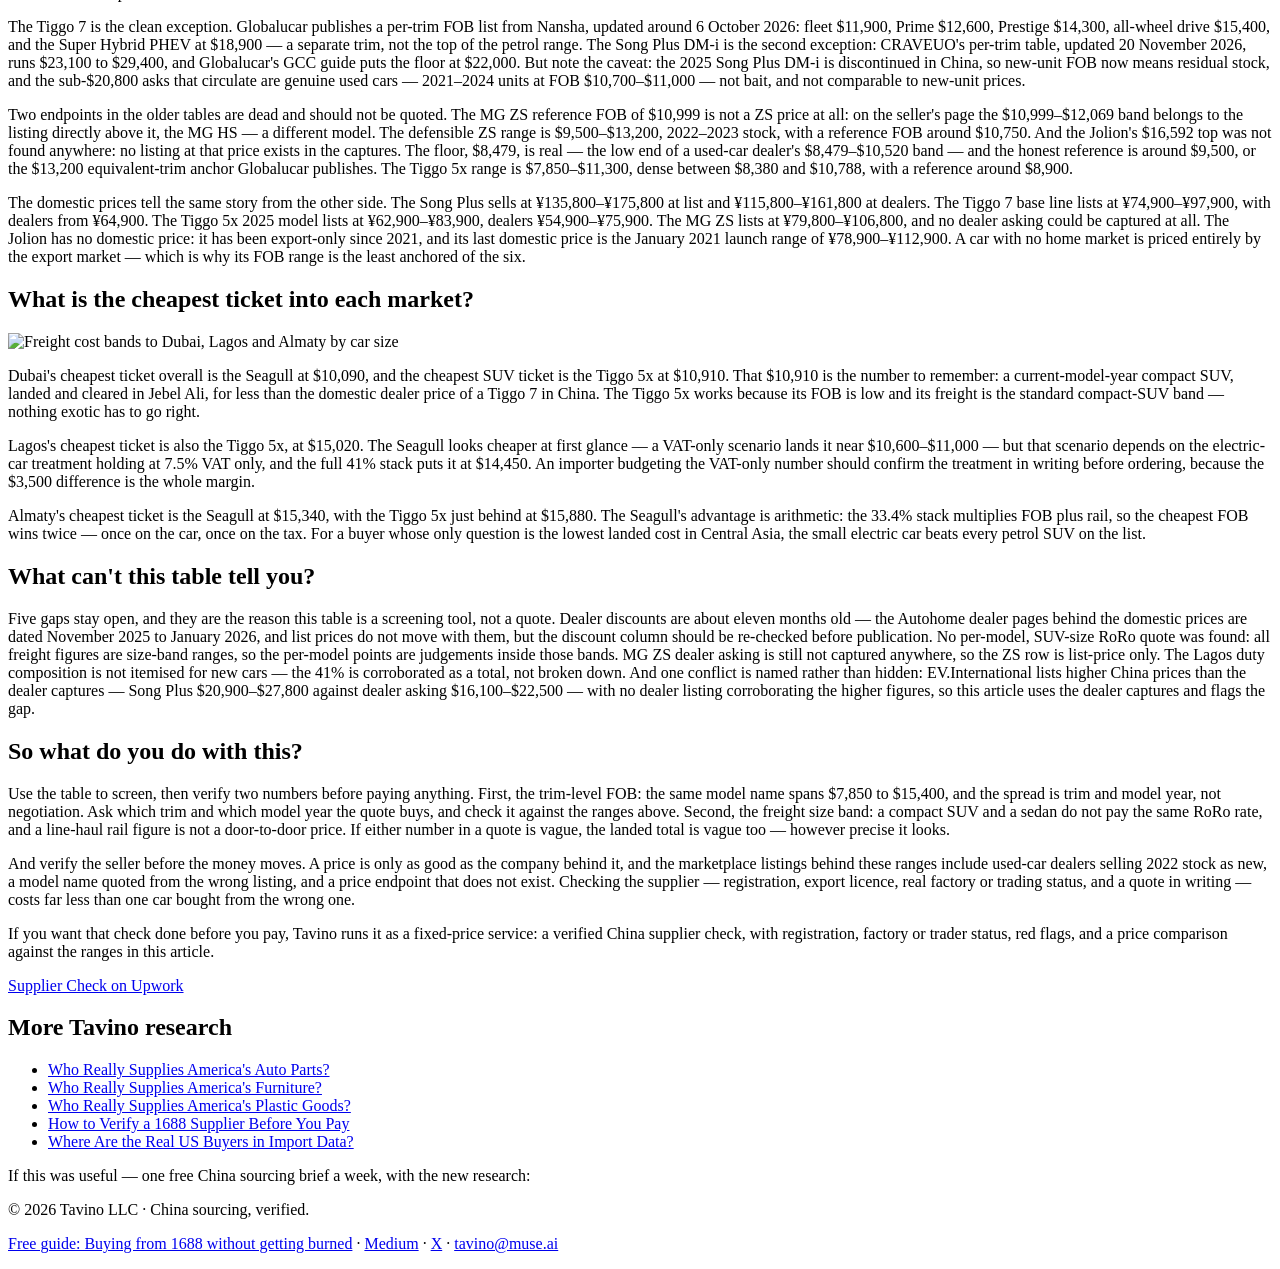
==== commit 07ff5e1e: "Ep.3 auto parts dossier (HS 8708) on site + data pack" ====
--- a/chinese-suv-landed-cost/index.html
+++ b/chinese-suv-landed-cost/index.html
@@ -67,7 +67,8 @@
 <p>If you want that check done before you pay, Tavino runs it as a fixed-price service: a verified China supplier check, with registration, factory or trader status, red flags, and a price comparison against the ranges in this article.</p>
 <p><a href="https://www.upwork.com/services/product/admin-customer-support-a-verified-china-supplier-check-factory-or-trader-red-flags-prices-2123986764283394426">Supplier Check on Upwork</a></p>
 </article>
-<section class="more"><h2>More Tavino research</h2><ul><li><a href="https://tavinosourcing.com/who-supplies-americas-furniture/">Who Really Supplies America's Furniture?</a></li>
+<section class="more"><h2>More Tavino research</h2><ul><li><a href="https://tavinosourcing.com/who-supplies-americas-auto-parts/">Who Really Supplies America's Auto Parts?</a></li>
+<li><a href="https://tavinosourcing.com/who-supplies-americas-furniture/">Who Really Supplies America's Furniture?</a></li>
 <li><a href="https://tavinosourcing.com/who-supplies-americas-plastics/">Who Really Supplies America's Plastic Goods?</a></li>
 <li><a href="https://tavinosourcing.com/verify-1688-supplier/">How to Verify a 1688 Supplier Before You Pay</a></li>
 <li><a href="https://tavinosourcing.com/us-import-data-buyers/">Where Are the Real US Buyers in Import Data?</a></li></ul></section>
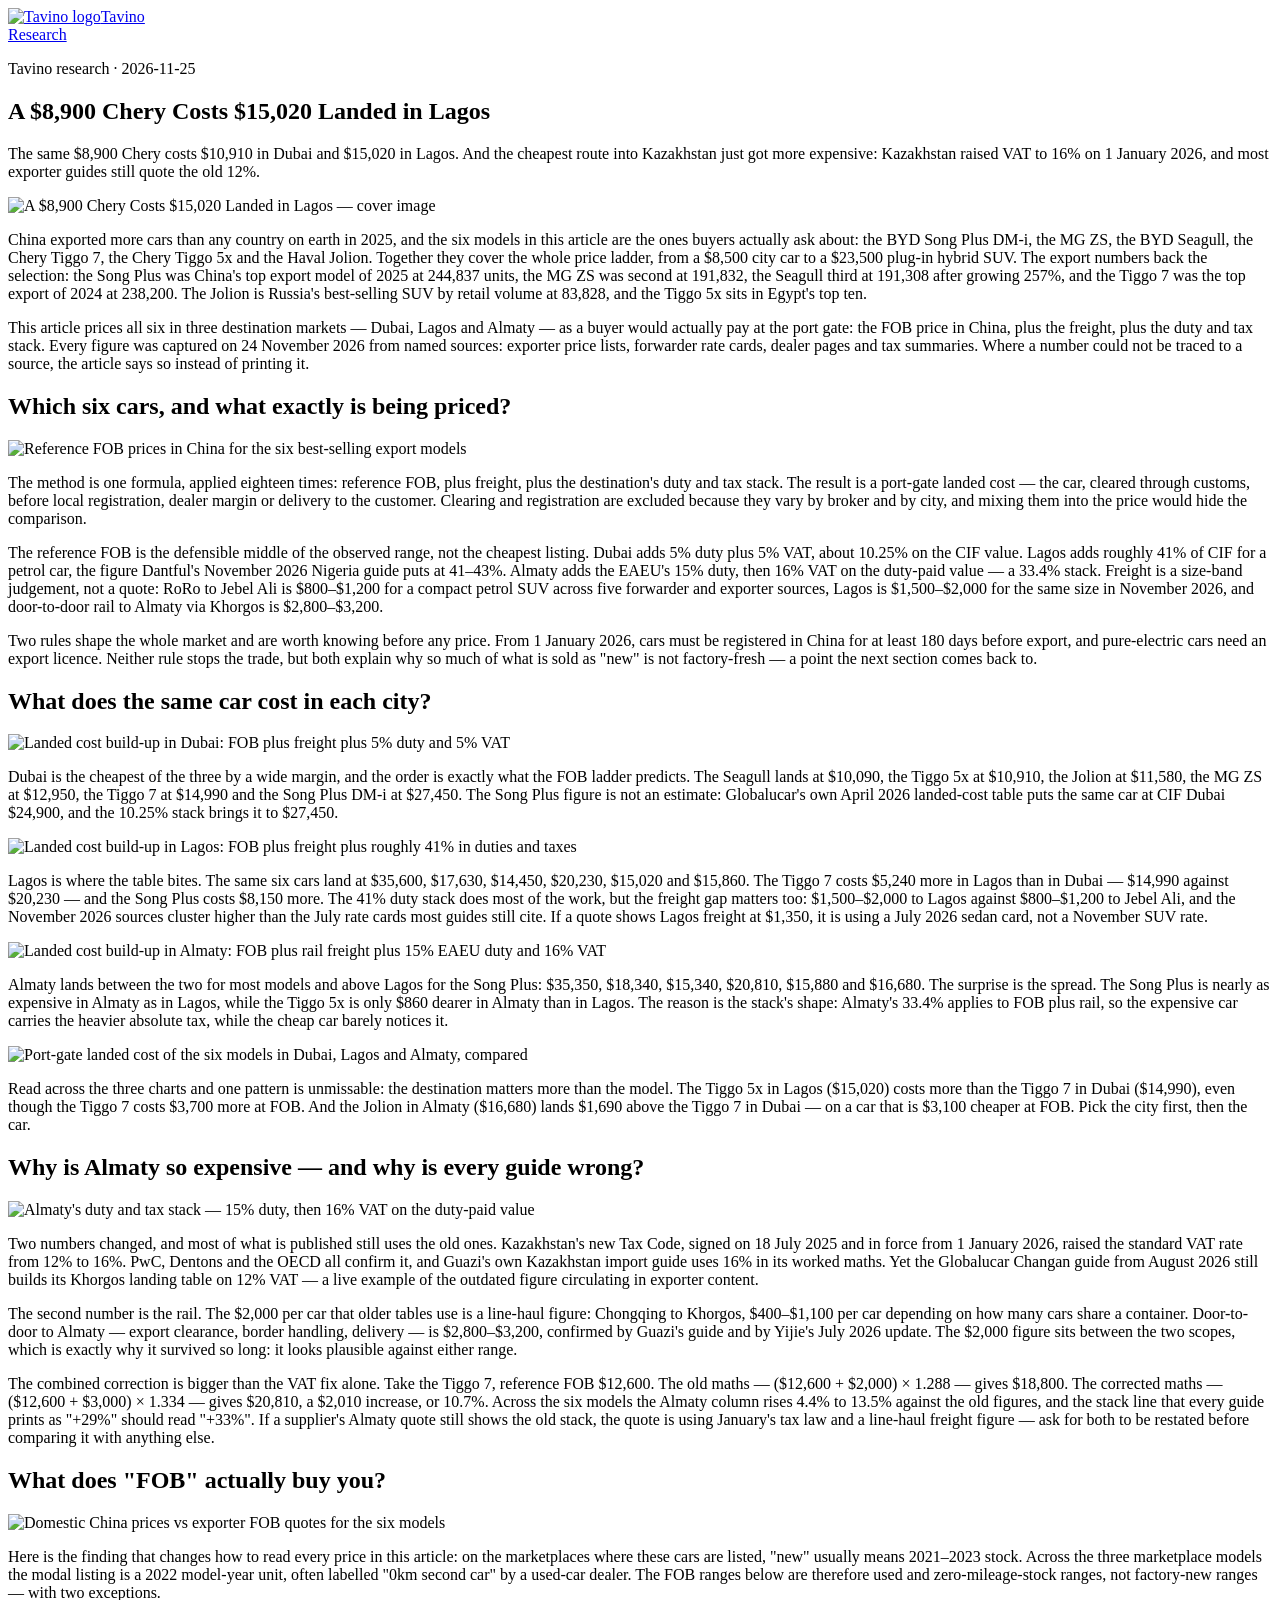
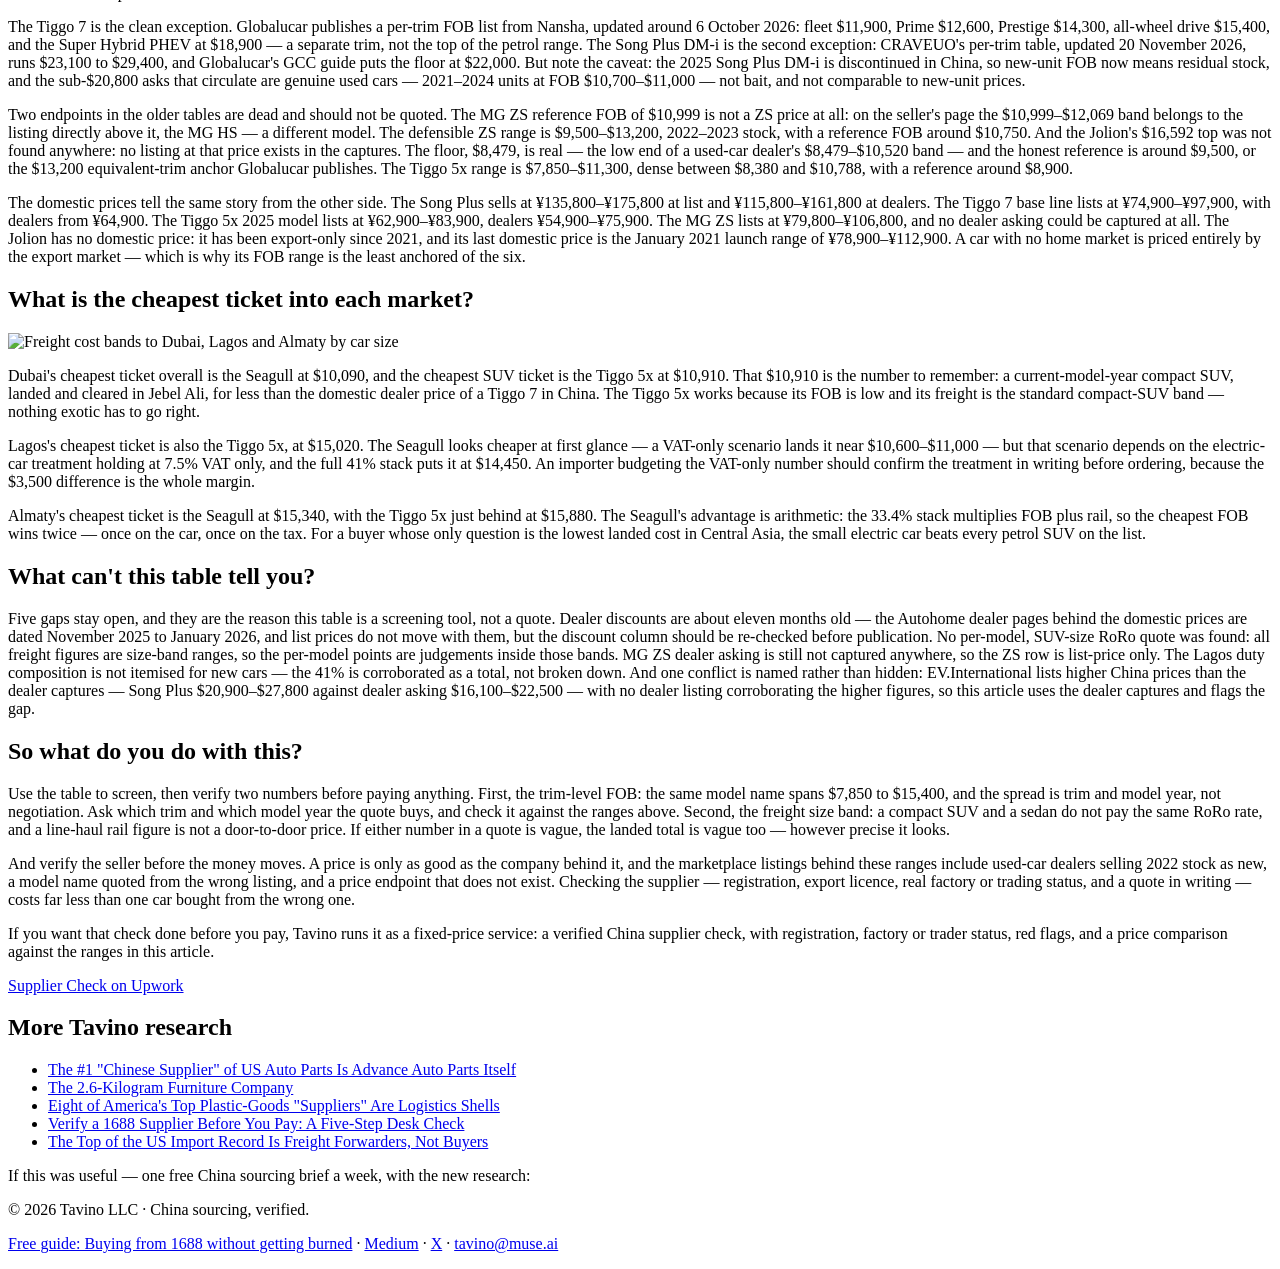
==== commit 0e202f71: "Homepage redesign + site-wide retitle: featured Ep.3 card, Two-Sided Dossier shelf (Ep.2/Ep.1) and G" ====
--- a/chinese-suv-landed-cost/index.html
+++ b/chinese-suv-landed-cost/index.html
@@ -3,18 +3,18 @@
 <head>
 <meta charset="utf-8">
 <meta name="viewport" content="width=device-width, initial-scale=1">
-<title>What Does a Chinese SUV Really Cost in Dubai, Lagos and Almaty? — Tavino</title>
+<title>A $8,900 Chery Costs $15,020 Landed in Lagos — Tavino</title>
 <meta name="description" content="The same $8,900 Chery costs $10,910 landed in Dubai and $15,020 in Lagos. Six best-selling Chinese export models priced across three markets: FOB plus freight plus the full duty and tax stack.">
 <link rel="canonical" href="https://tavinosourcing.com/chinese-suv-landed-cost/">
 <meta property="og:type" content="article">
-<meta property="og:title" content="What Does a Chinese SUV Really Cost in Dubai, Lagos and Almaty? — Tavino">
+<meta property="og:title" content="A $8,900 Chery Costs $15,020 Landed in Lagos — Tavino">
 <meta property="og:description" content="The same $8,900 Chery costs $10,910 landed in Dubai and $15,020 in Lagos. Six best-selling Chinese export models priced across three markets: FOB plus freight plus the full duty and tax stack.">
 <meta property="og:url" content="https://tavinosourcing.com/chinese-suv-landed-cost/">
 <meta property="og:image" content="https://tavinosourcing.com/assets/img/a3/cover.png">
 <meta name="twitter:card" content="summary_large_image">
 <link rel="icon" href="https://tavinosourcing.com/assets/brand/favicon.ico">
 <link rel="stylesheet" href="https://tavinosourcing.com/style.css">
-<script type="application/ld+json">{"@context": "https://schema.org", "@type": "Article", "headline": "What Does a Chinese SUV Really Cost in Dubai, Lagos and Almaty?", "description": "The same $8,900 Chery costs $10,910 landed in Dubai and $15,020 in Lagos. Six best-selling Chinese export models priced across three markets: FOB plus freight plus the full duty and tax stack.", "image": "https://tavinosourcing.com/assets/img/a3/cover.png", "datePublished": "2026-11-25", "author": {"@type": "Organization", "name": "Tavino LLC", "url": "https://tavinosourcing.com/"}}</script>
+<script type="application/ld+json">{"@context": "https://schema.org", "@type": "Article", "headline": "A $8,900 Chery Costs $15,020 Landed in Lagos", "description": "The same $8,900 Chery costs $10,910 landed in Dubai and $15,020 in Lagos. Six best-selling Chinese export models priced across three markets: FOB plus freight plus the full duty and tax stack.", "image": "https://tavinosourcing.com/assets/img/a3/cover.png", "datePublished": "2026-11-25", "author": {"@type": "Organization", "name": "Tavino LLC", "url": "https://tavinosourcing.com/"}}</script>
 </head>
 <body>
 <header class="site-header">
@@ -24,9 +24,9 @@
 <main>
 <article>
 <p class="meta">Tavino research · 2026-11-25</p>
-<h1>What Does a Chinese SUV Really Cost in Dubai, Lagos and Almaty?</h1>
+<h1>A $8,900 Chery Costs $15,020 Landed in Lagos</h1>
 <p class="lede">The same $8,900 Chery costs $10,910 in Dubai and $15,020 in Lagos. And the cheapest route into Kazakhstan just got more expensive: Kazakhstan raised VAT to 16% on 1 January 2026, and most exporter guides still quote the old 12%.</p>
-<img class="cover" src="https://tavinosourcing.com/assets/img/a3/cover.png" alt="What Does a Chinese SUV Really Cost in Dubai, Lagos and Almaty? — cover image">
+<img class="cover" src="https://tavinosourcing.com/assets/img/a3/cover.png" alt="A $8,900 Chery Costs $15,020 Landed in Lagos — cover image">
 <p>China exported more cars than any country on earth in 2025, and the six models in this article are the ones buyers actually ask about: the BYD Song Plus DM-i, the MG ZS, the BYD Seagull, the Chery Tiggo 7, the Chery Tiggo 5x and the Haval Jolion. Together they cover the whole price ladder, from a $8,500 city car to a $23,500 plug-in hybrid SUV. The export numbers back the selection: the Song Plus was China's top export model of 2025 at 244,837 units, the MG ZS was second at 191,832, the Seagull third at 191,308 after growing 257%, and the Tiggo 7 was the top export of 2024 at 238,200. The Jolion is Russia's best-selling SUV by retail volume at 83,828, and the Tiggo 5x sits in Egypt's top ten.</p>
 <p>This article prices all six in three destination markets — Dubai, Lagos and Almaty — as a buyer would actually pay at the port gate: the FOB price in China, plus the freight, plus the duty and tax stack. Every figure was captured on 24 November 2026 from named sources: exporter price lists, forwarder rate cards, dealer pages and tax summaries. Where a number could not be traced to a source, the article says so instead of printing it.</p>
 <h2>Which six cars, and what exactly is being priced?</h2>
@@ -67,11 +67,11 @@
 <p>If you want that check done before you pay, Tavino runs it as a fixed-price service: a verified China supplier check, with registration, factory or trader status, red flags, and a price comparison against the ranges in this article.</p>
 <p><a href="https://www.upwork.com/services/product/admin-customer-support-a-verified-china-supplier-check-factory-or-trader-red-flags-prices-2123986764283394426">Supplier Check on Upwork</a></p>
 </article>
-<section class="more"><h2>More Tavino research</h2><ul><li><a href="https://tavinosourcing.com/who-supplies-americas-auto-parts/">Who Really Supplies America's Auto Parts?</a></li>
-<li><a href="https://tavinosourcing.com/who-supplies-americas-furniture/">Who Really Supplies America's Furniture?</a></li>
-<li><a href="https://tavinosourcing.com/who-supplies-americas-plastics/">Who Really Supplies America's Plastic Goods?</a></li>
-<li><a href="https://tavinosourcing.com/verify-1688-supplier/">How to Verify a 1688 Supplier Before You Pay</a></li>
-<li><a href="https://tavinosourcing.com/us-import-data-buyers/">Where Are the Real US Buyers in Import Data?</a></li></ul></section>
+<section class="more"><h2>More Tavino research</h2><ul><li><a href="https://tavinosourcing.com/who-supplies-americas-auto-parts/">The #1 "Chinese Supplier" of US Auto Parts Is Advance Auto Parts Itself</a></li>
+<li><a href="https://tavinosourcing.com/who-supplies-americas-furniture/">The 2.6-Kilogram Furniture Company</a></li>
+<li><a href="https://tavinosourcing.com/who-supplies-americas-plastics/">Eight of America's Top Plastic-Goods "Suppliers" Are Logistics Shells</a></li>
+<li><a href="https://tavinosourcing.com/verify-1688-supplier/">Verify a 1688 Supplier Before You Pay: A Five-Step Desk Check</a></li>
+<li><a href="https://tavinosourcing.com/us-import-data-buyers/">The Top of the US Import Record Is Freight Forwarders, Not Buyers</a></li></ul></section>
 <section class="subscribe-quiet">
 <p>If this was useful — one free China sourcing brief a week, with the new research:</p>
 <script async src="https://subscribe-forms.beehiiv.com/v3/loader.js" data-beehiiv-form="555f4204-f902-49b1-97fd-2a1af6e33046"></script>
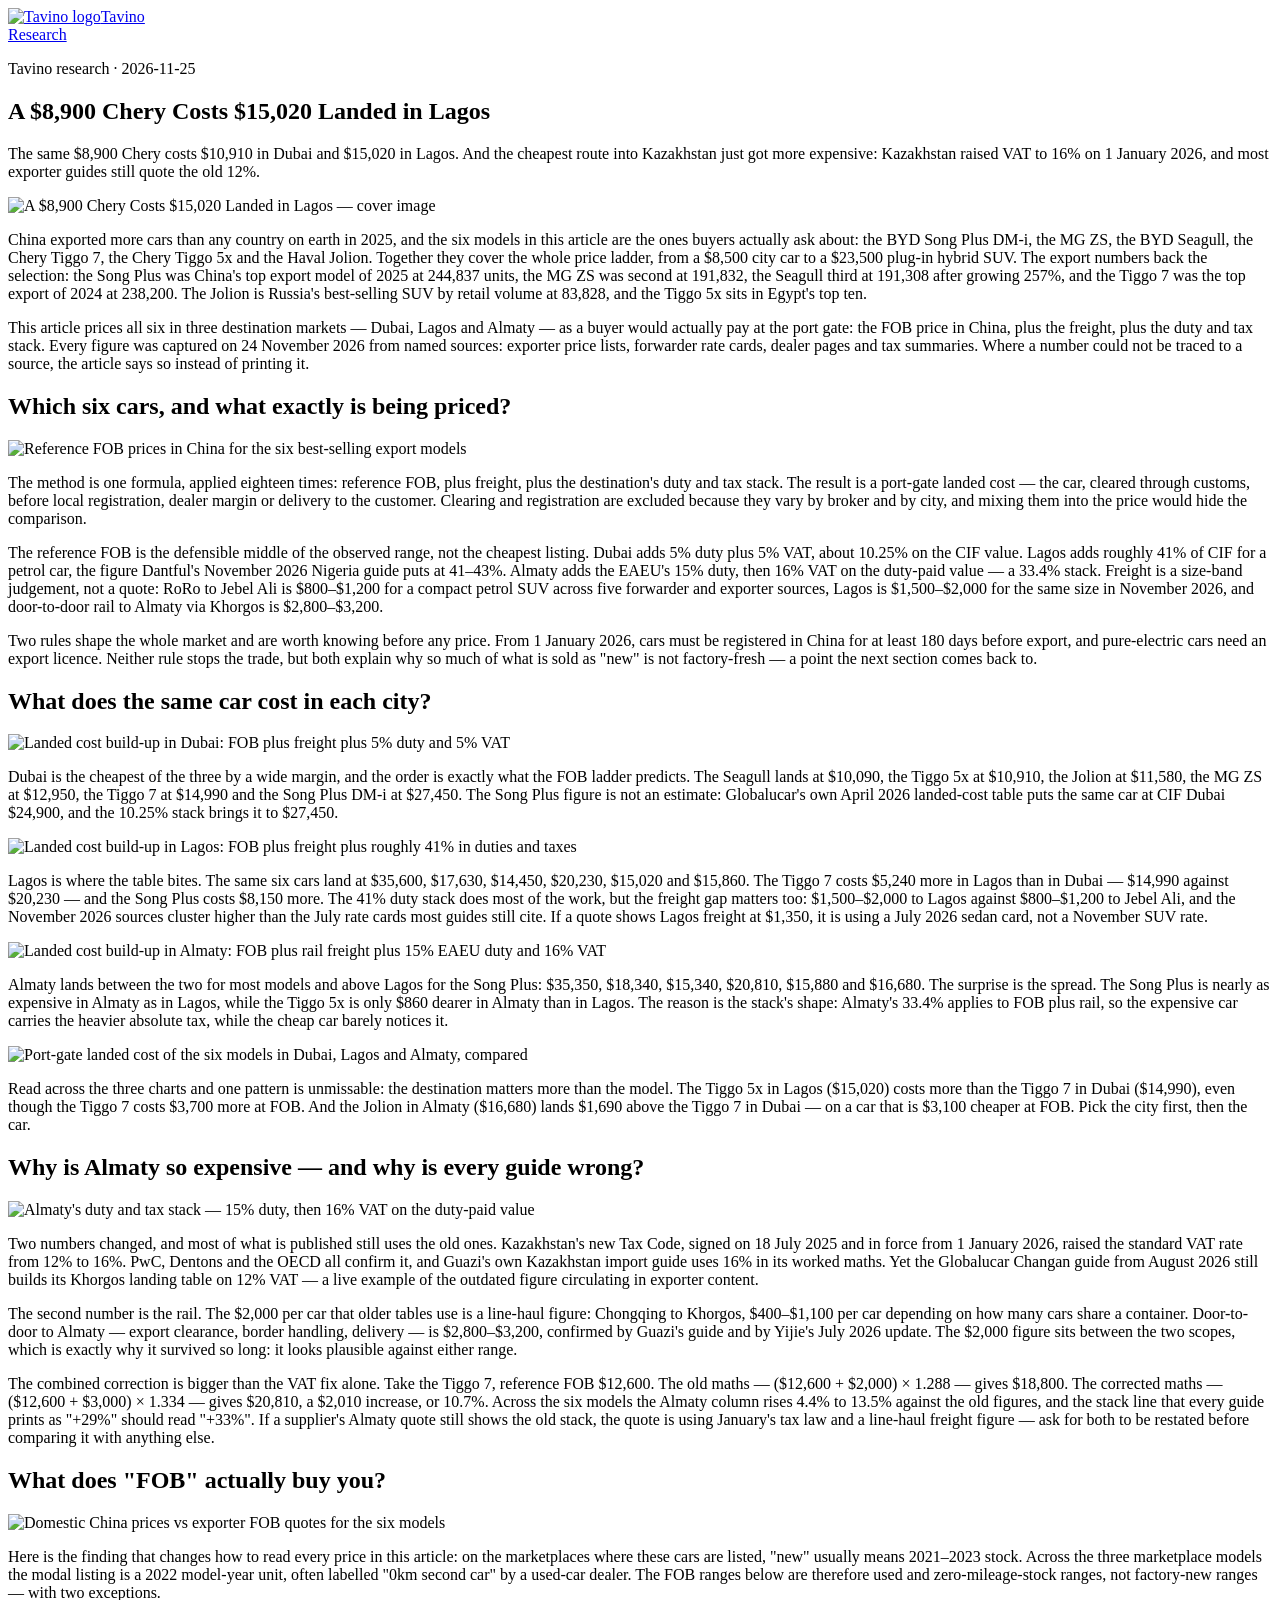
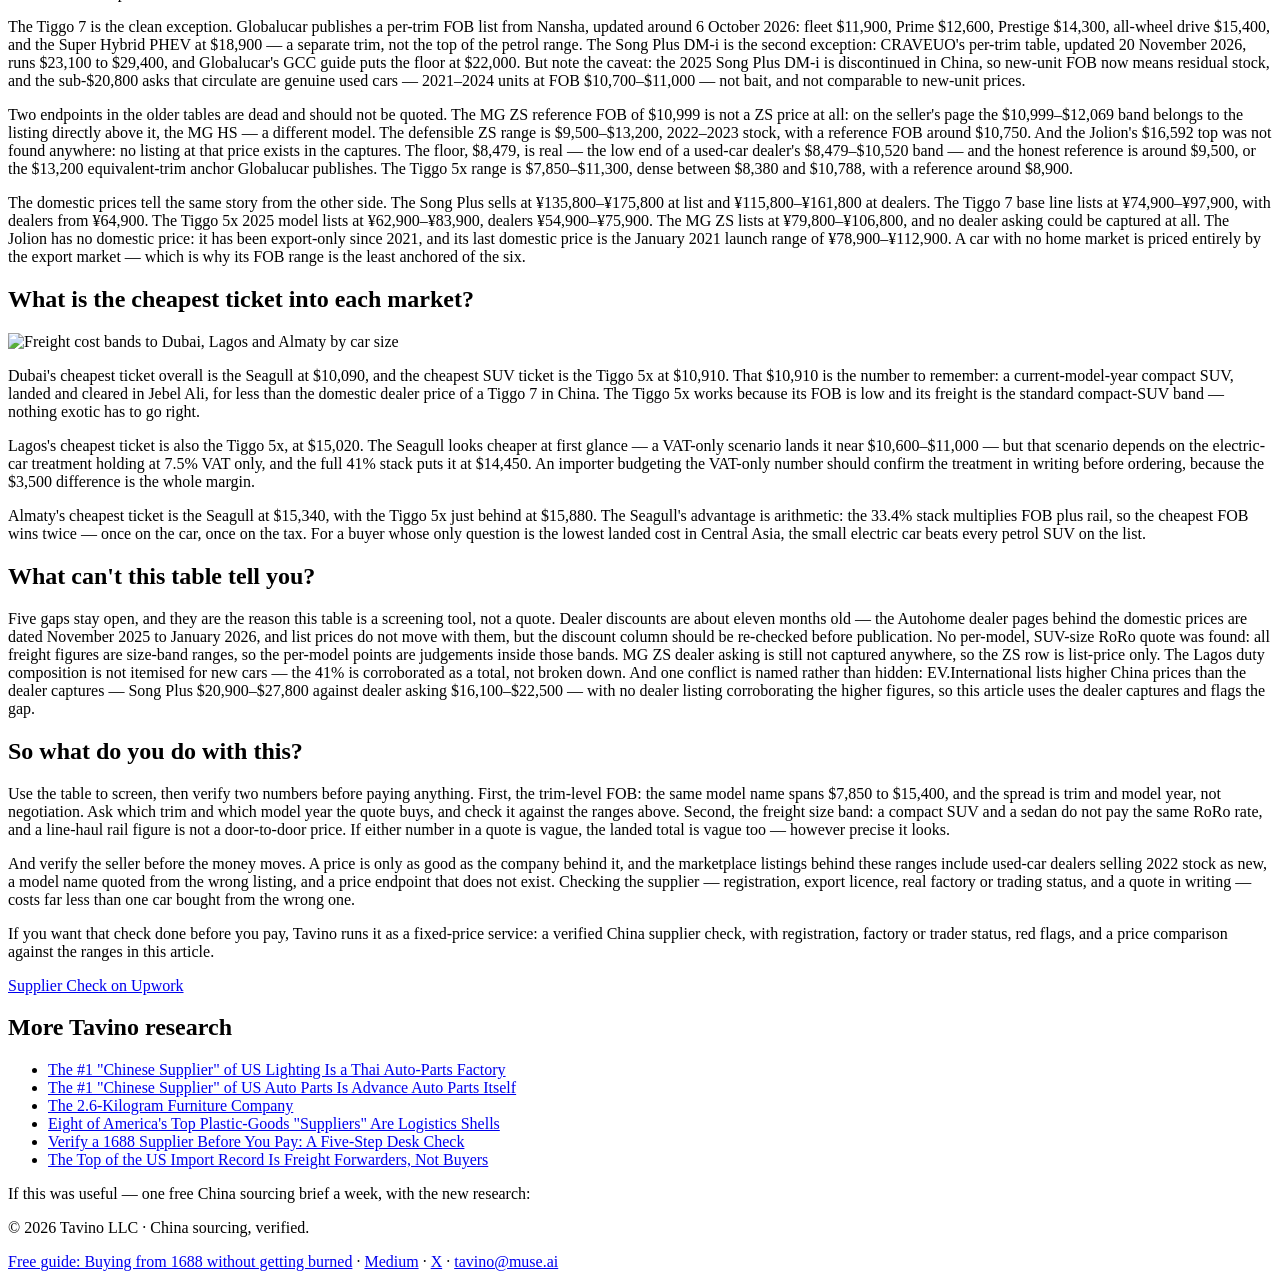
==== commit 7b91aa84: "Ep.4 lighting dossier: Thai auto-parts factory headline" ====
--- a/chinese-suv-landed-cost/index.html
+++ b/chinese-suv-landed-cost/index.html
@@ -15,6 +15,13 @@
 <link rel="icon" href="https://tavinosourcing.com/assets/brand/favicon.ico">
 <link rel="stylesheet" href="https://tavinosourcing.com/style.css">
 <script type="application/ld+json">{"@context": "https://schema.org", "@type": "Article", "headline": "A $8,900 Chery Costs $15,020 Landed in Lagos", "description": "The same $8,900 Chery costs $10,910 landed in Dubai and $15,020 in Lagos. Six best-selling Chinese export models priced across three markets: FOB plus freight plus the full duty and tax stack.", "image": "https://tavinosourcing.com/assets/img/a3/cover.png", "datePublished": "2026-11-25", "author": {"@type": "Organization", "name": "Tavino LLC", "url": "https://tavinosourcing.com/"}}</script>
+<script type="text/javascript">
+    (function(c,l,a,r,i,t,y){
+        c[a]=c[a]||function(){(c[a].q=c[a].q||[]).push(arguments)};
+        t=l.createElement(r);t.async=1;t.src="https://www.clarity.ms/tag/"+i;
+        y=l.getElementsByTagName(r)[0];y.parentNode.insertBefore(t,y);
+    })(window, document, "clarity", "script", "zjh5mut81j");
+</script>
 </head>
 <body>
 <header class="site-header">
@@ -67,7 +74,8 @@
 <p>If you want that check done before you pay, Tavino runs it as a fixed-price service: a verified China supplier check, with registration, factory or trader status, red flags, and a price comparison against the ranges in this article.</p>
 <p><a href="https://www.upwork.com/services/product/admin-customer-support-a-verified-china-supplier-check-factory-or-trader-red-flags-prices-2123986764283394426">Supplier Check on Upwork</a></p>
 </article>
-<section class="more"><h2>More Tavino research</h2><ul><li><a href="https://tavinosourcing.com/who-supplies-americas-auto-parts/">The #1 "Chinese Supplier" of US Auto Parts Is Advance Auto Parts Itself</a></li>
+<section class="more"><h2>More Tavino research</h2><ul><li><a href="https://tavinosourcing.com/who-supplies-americas-lighting/">The #1 "Chinese Supplier" of US Lighting Is a Thai Auto-Parts Factory</a></li>
+<li><a href="https://tavinosourcing.com/who-supplies-americas-auto-parts/">The #1 "Chinese Supplier" of US Auto Parts Is Advance Auto Parts Itself</a></li>
 <li><a href="https://tavinosourcing.com/who-supplies-americas-furniture/">The 2.6-Kilogram Furniture Company</a></li>
 <li><a href="https://tavinosourcing.com/who-supplies-americas-plastics/">Eight of America's Top Plastic-Goods "Suppliers" Are Logistics Shells</a></li>
 <li><a href="https://tavinosourcing.com/verify-1688-supplier/">Verify a 1688 Supplier Before You Pay: A Five-Step Desk Check</a></li>
